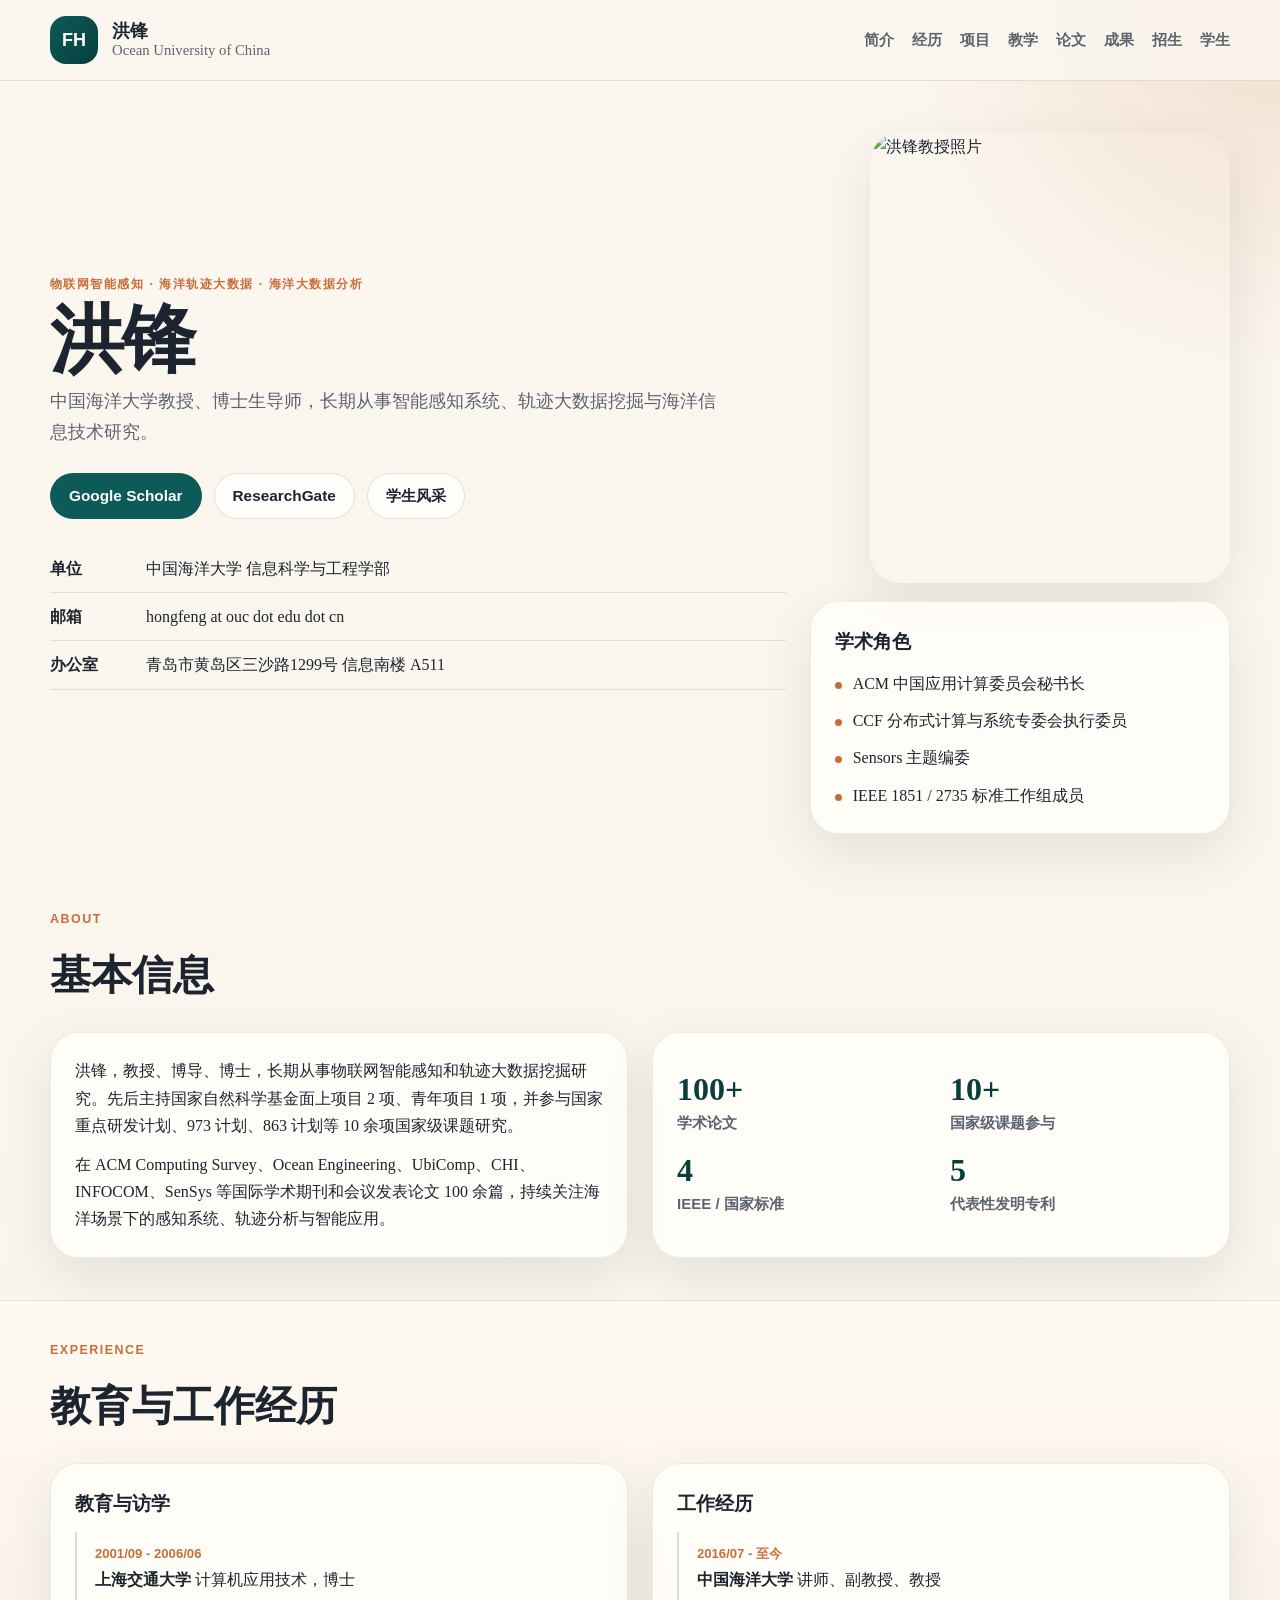
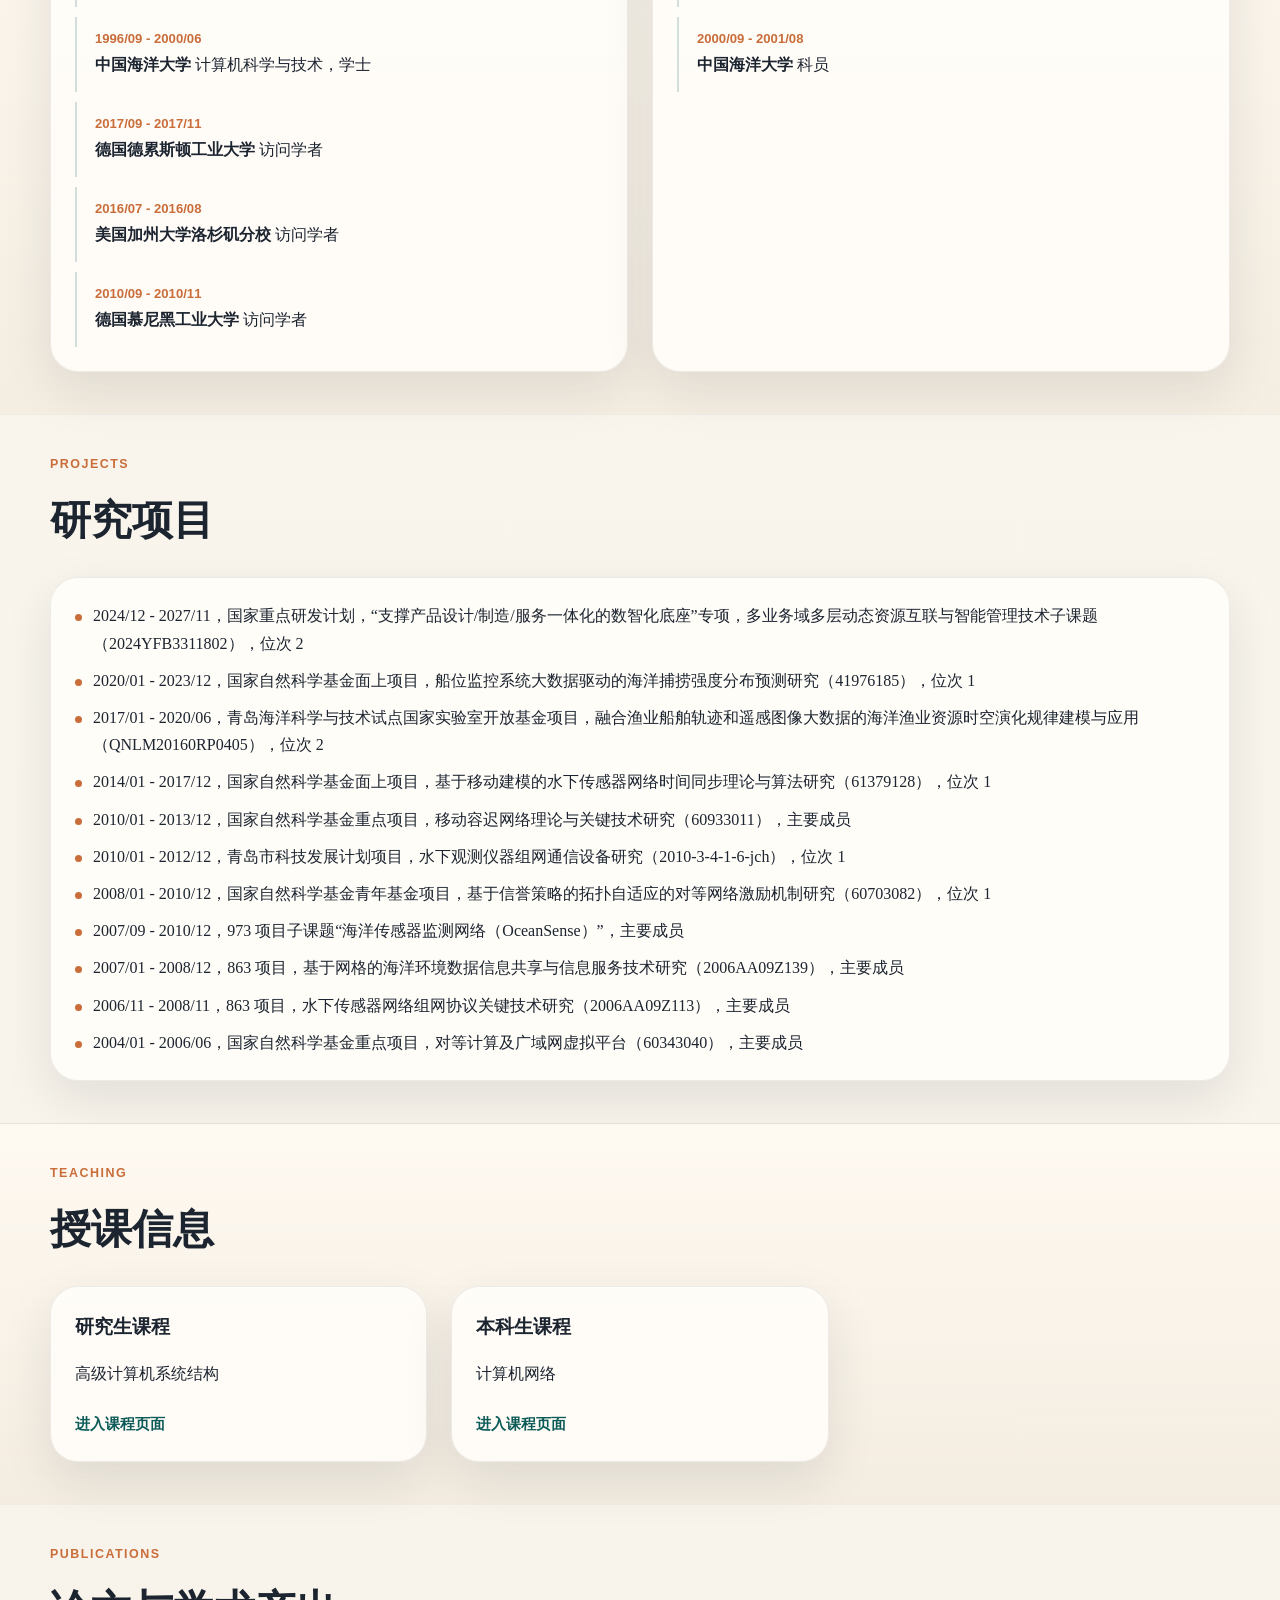
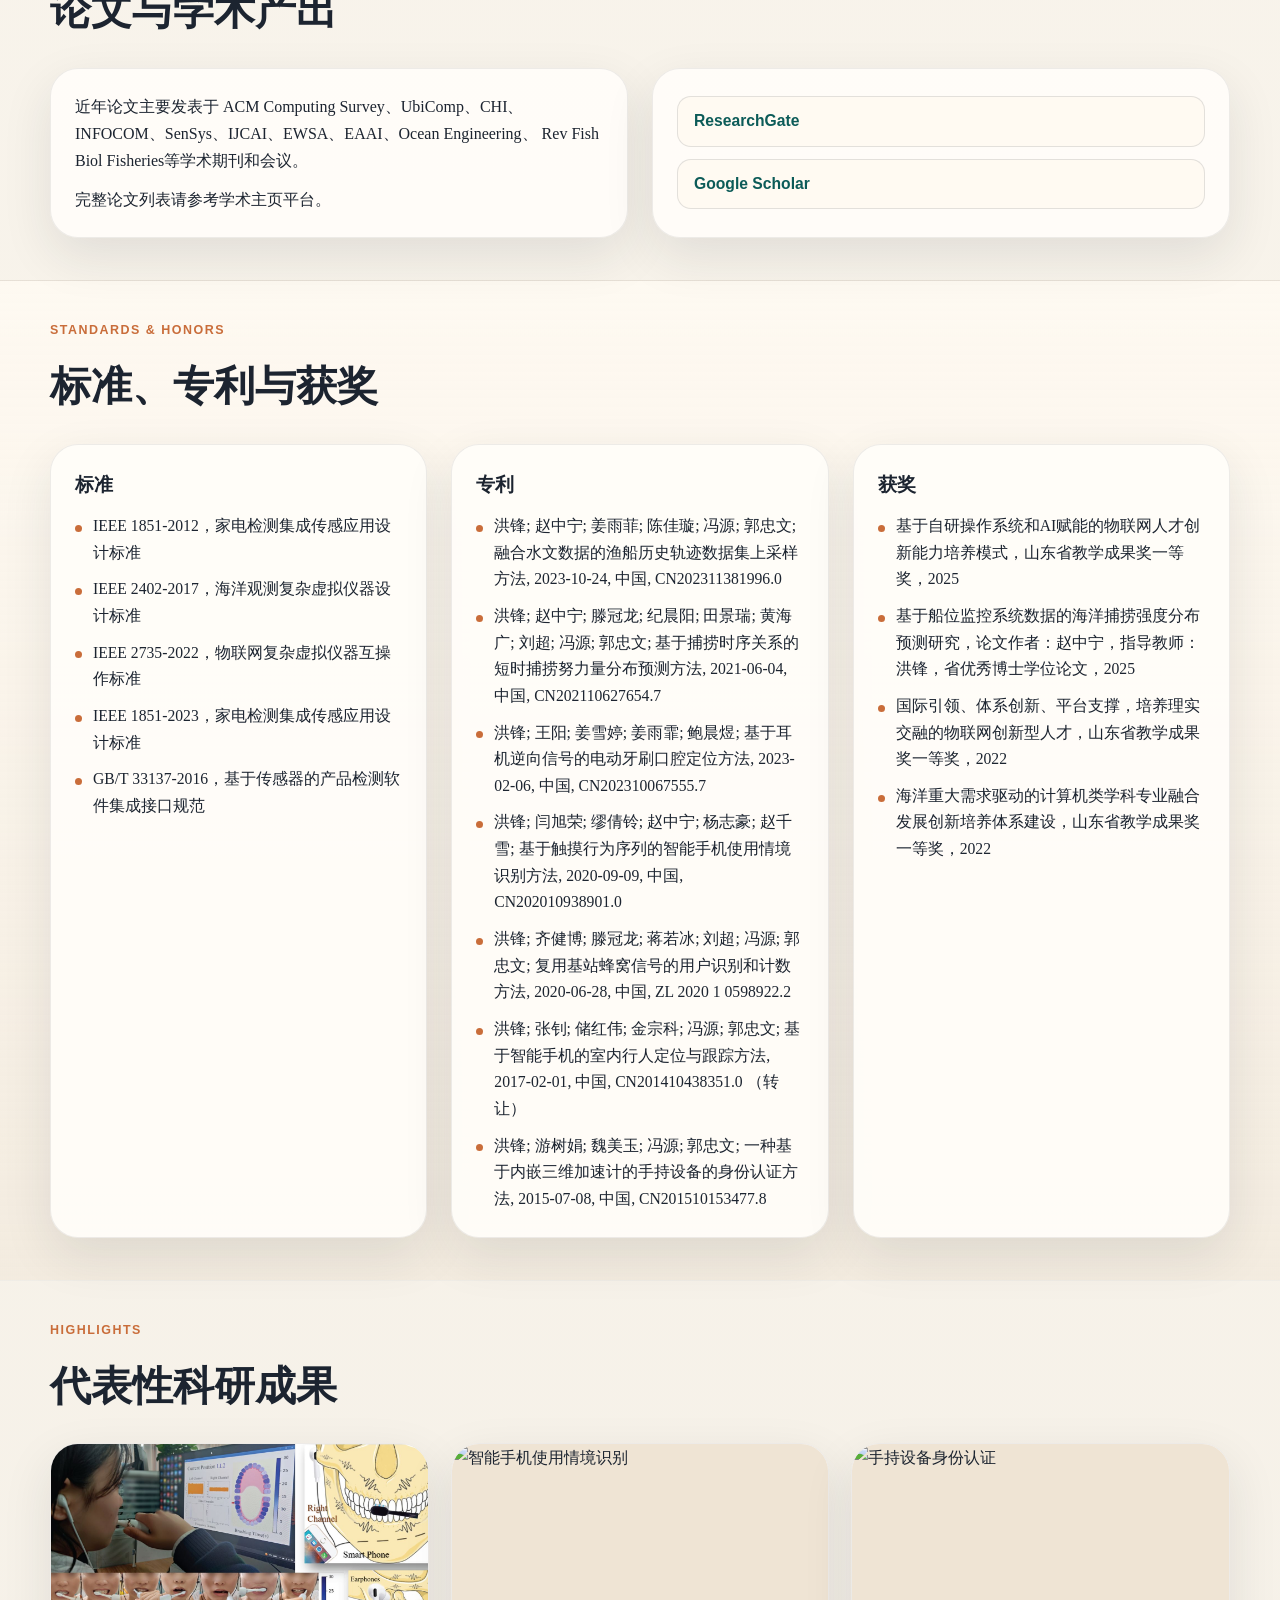
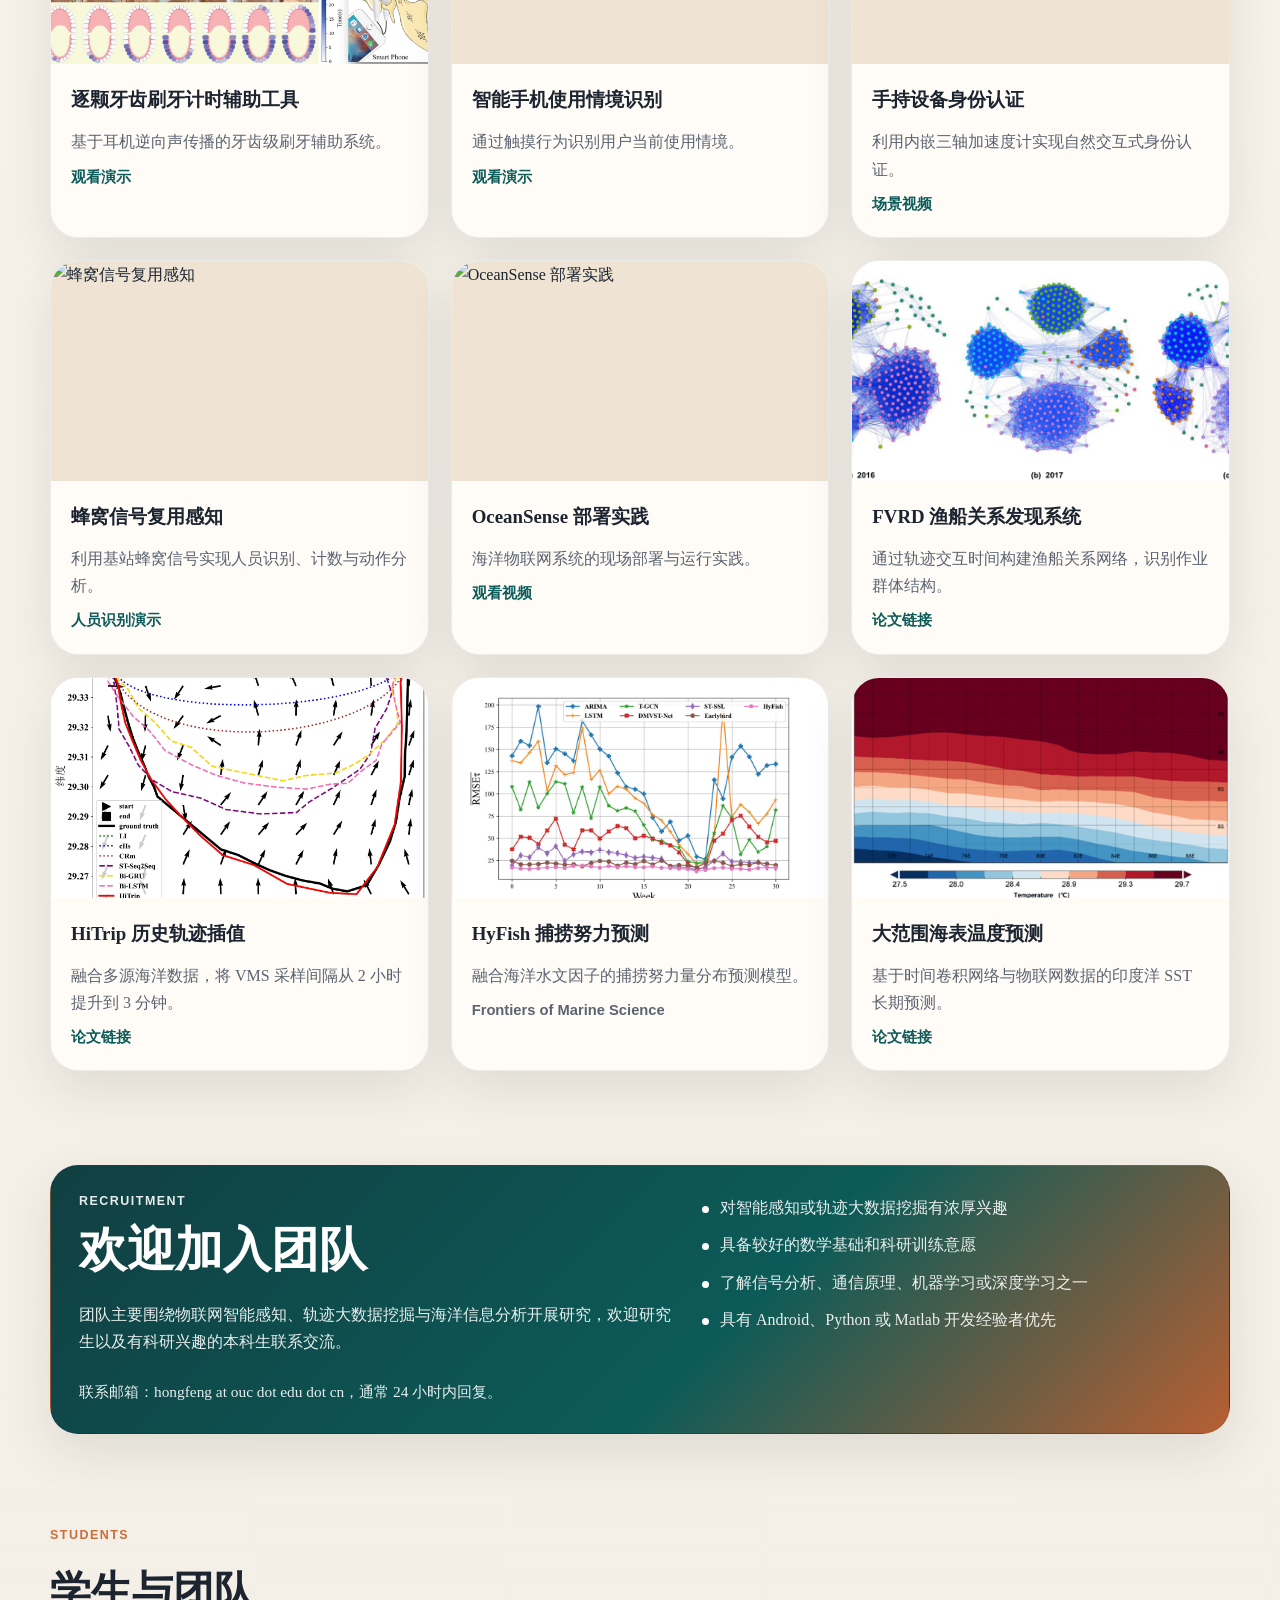
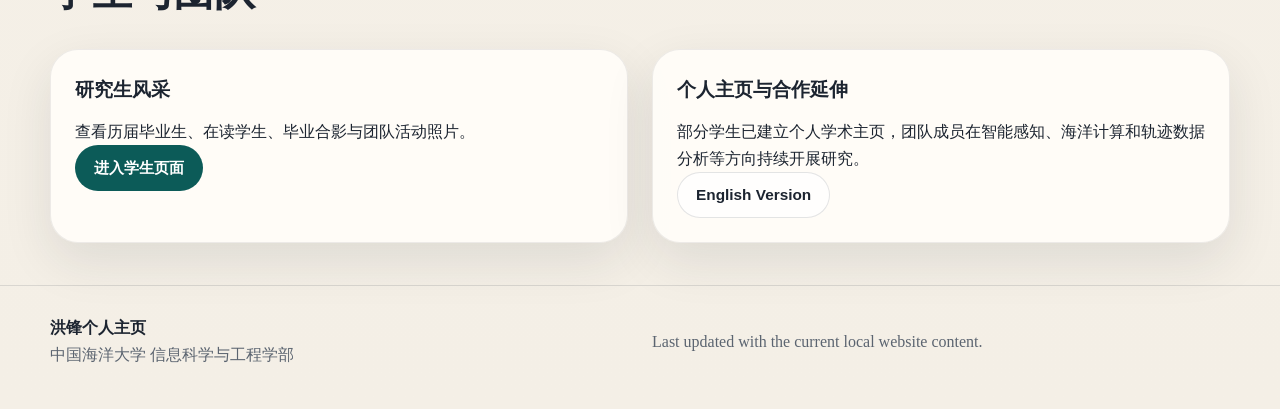
==== index.html @ 8bdd37ee "Update site pages" ====
<!DOCTYPE html>
<html lang="zh-CN">
<head>
  <meta charset="UTF-8">
  <meta name="viewport" content="width=device-width, initial-scale=1.0">
  <meta name="description" content="洪锋，中国海洋大学教授，研究方向为物联网智能感知、海洋轨迹大数据挖掘与海洋大数据分析。">
  <title>洪锋 | 个人主页</title>
  <link rel="stylesheet" href="style.css">
</head>
<body>
  <header class="site-header">
    <div class="wrapper topbar">
      <a class="brand" href="#top">
        <span class="brand-mark">FH</span>
        <span class="brand-text">
          <strong>洪锋</strong>
          <span>Ocean University of China</span>
        </span>
      </a>
      <nav class="site-nav" aria-label="主导航">
        <a href="#about">简介</a>
        <a href="#experience">经历</a>
        <a href="#projects">项目</a>
        <a href="#teaching">教学</a>
        <a href="#publications">论文</a>
        <a href="#highlights">成果</a>
        <a href="#recruitment">招生</a>
        <a href="#people">学生</a>
      </nav>
    </div>
  </header>

  <main id="top">
    <section class="hero">
      <div class="wrapper hero-grid">
        <div class="hero-copy">
          <p class="eyebrow">物联网智能感知 · 海洋轨迹大数据 · 海洋大数据分析</p>
          <h1>洪锋</h1>
          <p class="hero-subtitle">中国海洋大学教授、博士生导师，长期从事智能感知系统、轨迹大数据挖掘与海洋信息技术研究。</p>
          <div class="hero-actions">
            <a class="button button-primary" href="https://scholar.google.com/citations?hl=zh-CN&user=BG3iIWAAAAAJ&view_op=list_works&sortby=pubdate" target="_blank" rel="noreferrer">Google Scholar</a>
            <a class="button button-secondary" href="https://www.researchgate.net/profile/Feng_Hong" target="_blank" rel="noreferrer">ResearchGate</a>
            <a class="button button-secondary" href="People.html">学生风采</a>
          </div>
          <ul class="fact-list">
            <li><strong>单位</strong><span>中国海洋大学 信息科学与工程学部</span></li>
            <li><strong>邮箱</strong><span>hongfeng at ouc dot edu dot cn</span></li>
            <li><strong>办公室</strong><span>青岛市黄岛区三沙路1299号 信息南楼 A511</span></li>
          </ul>
        </div>
        <aside class="hero-panel">
          <img class="portrait" src="data/hongfeng2022.jpeg" alt="洪锋教授照片">
          <div class="panel-card">
            <h2>学术角色</h2>
            <ul class="tag-list">
              <li>ACM 中国应用计算委员会秘书长</li>
              <li>CCF 分布式计算与系统专委会执行委员</li>
              <li>Sensors 主题编委</li>
              <li>IEEE 1851 / 2735 标准工作组成员</li>
            </ul>
          </div>
        </aside>
      </div>
    </section>

    <section class="section" id="about">
      <div class="wrapper">
        <div class="section-heading">
          <p class="eyebrow">About</p>
          <h2>基本信息</h2>
        </div>
        <div class="two-column">
          <div class="content-card prose-card">
            <p>洪锋，教授、博导、博士，长期从事物联网智能感知和轨迹大数据挖掘研究。先后主持国家自然科学基金面上项目 2 项、青年项目 1 项，并参与国家重点研发计划、973 计划、863 计划等 10 余项国家级课题研究。</p>
            <p>在 ACM Computing Survey、Ocean Engineering、UbiComp、CHI、INFOCOM、SenSys 等国际学术期刊和会议发表论文 100 余篇，持续关注海洋场景下的感知系统、轨迹分析与智能应用。</p>
          </div>
          <div class="content-card metric-card">
            <div class="metric-grid">
              <div>
                <strong>100+</strong>
                <span>学术论文</span>
              </div>
              <div>
                <strong>10+</strong>
                <span>国家级课题参与</span>
              </div>
              <div>
                <strong>4</strong>
                <span>IEEE / 国家标准</span>
              </div>
              <div>
                <strong>5</strong>
                <span>代表性发明专利</span>
              </div>
            </div>
          </div>
        </div>
      </div>
    </section>

    <section class="section section-tint" id="experience">
      <div class="wrapper">
        <div class="section-heading">
          <p class="eyebrow">Experience</p>
          <h2>教育与工作经历</h2>
        </div>
        <div class="timeline-grid">
          <article class="content-card">
            <h3>教育与访学</h3>
            <ul class="timeline-list">
              <li><span>2001/09 - 2006/06</span><strong>上海交通大学</strong> 计算机应用技术，博士</li>
              <li><span>1996/09 - 2000/06</span><strong>中国海洋大学</strong> 计算机科学与技术，学士</li>
              <li><span>2017/09 - 2017/11</span><strong>德国德累斯顿工业大学</strong> 访问学者</li>
              <li><span>2016/07 - 2016/08</span><strong>美国加州大学洛杉矶分校</strong> 访问学者</li>
              <li><span>2010/09 - 2010/11</span><strong>德国慕尼黑工业大学</strong> 访问学者</li>
            </ul>
          </article>
          <article class="content-card">
            <h3>工作经历</h3>
            <ul class="timeline-list">
              <li><span>2016/07 - 至今</span><strong>中国海洋大学</strong> 讲师、副教授、教授</li>
              <li><span>2000/09 - 2001/08</span><strong>中国海洋大学</strong> 科员</li>
            </ul>
          </article>
        </div>
      </div>
    </section>

    <section class="section" id="projects">
      <div class="wrapper">
        <div class="section-heading">
          <p class="eyebrow">Projects</p>
          <h2>研究项目</h2>
        </div>
        <div class="content-card">
          <ul class="stack-list">
            <li>2024/12 - 2027/11，国家重点研发计划，“支撑产品设计/制造/服务一体化的数智化底座”专项，多业务域多层动态资源互联与智能管理技术子课题（2024YFB3311802），位次 2</li>
            <li>2020/01 - 2023/12，国家自然科学基金面上项目，船位监控系统大数据驱动的海洋捕捞强度分布预测研究（41976185），位次 1</li>
            <li>2017/01 - 2020/06，青岛海洋科学与技术试点国家实验室开放基金项目，融合渔业船舶轨迹和遥感图像大数据的海洋渔业资源时空演化规律建模与应用（QNLM20160RP0405），位次 2</li>
            <li>2014/01 - 2017/12，国家自然科学基金面上项目，基于移动建模的水下传感器网络时间同步理论与算法研究（61379128），位次 1</li>
            <li>2010/01 - 2013/12，国家自然科学基金重点项目，移动容迟网络理论与关键技术研究（60933011），主要成员</li>
            <li>2010/01 - 2012/12，青岛市科技发展计划项目，水下观测仪器组网通信设备研究（2010-3-4-1-6-jch），位次 1</li>
            <li>2008/01 - 2010/12，国家自然科学基金青年基金项目，基于信誉策略的拓扑自适应的对等网络激励机制研究（60703082），位次 1</li>
            <li>2007/09 - 2010/12，973 项目子课题“海洋传感器监测网络（OceanSense）”，主要成员</li>
            <li>2007/01 - 2008/12，863 项目，基于网格的海洋环境数据信息共享与信息服务技术研究（2006AA09Z139），主要成员</li>
            <li>2006/11 - 2008/11，863 项目，水下传感器网络组网协议关键技术研究（2006AA09Z113），主要成员</li>
            <li>2004/01 - 2006/06，国家自然科学基金重点项目，对等计算及广域网虚拟平台（60343040），主要成员</li>
          </ul>
        </div>
      </div>
    </section>

    <section class="section section-tint" id="teaching">
      <div class="wrapper">
        <div class="section-heading">
          <p class="eyebrow">Teaching</p>
          <h2>授课信息</h2>
        </div>
        <div class="course-grid">
          <article class="content-card course-card">
            <h3>研究生课程</h3>
            <p>高级计算机系统结构</p>
            <a class="text-link" href="https://www.ketangpai.com/#/main/classDetail?courseid=MDAwMDAwMDAwMLOGtZeIuaeyhctyoQ&courserole=1&submodulename=0" target="_blank" rel="noreferrer">进入课程页面</a>
          </article>
          <article class="content-card course-card">
            <h3>本科生课程</h3>
            <p>计算机网络</p>
            <a class="text-link" href="https://wlkc.ouc.edu.cn/webapps/login/?new_loc=%2Fwebapps%2Fblackboard%2Fcontent%2Fcontent_access_denied.jsp" target="_blank" rel="noreferrer">进入课程页面</a>
          </article>
        </div>
      </div>
    </section>

    <section class="section" id="publications">
      <div class="wrapper">
        <div class="section-heading">
          <p class="eyebrow">Publications</p>
          <h2>论文与学术产出</h2>
        </div>
        <div class="two-column">
          <div class="content-card prose-card">
            <p>近年论文主要发表于 ACM Computing Survey、UbiComp、CHI、INFOCOM、SenSys、IJCAI、EWSA、EAAI、Ocean Engineering、 Rev Fish Biol Fisheries等学术期刊和会议。</p>
            <p>完整论文列表请参考学术主页平台。</p>
          </div>
          <div class="content-card link-panel">
            <a href="https://www.researchgate.net/profile/Feng_Hong" target="_blank" rel="noreferrer">ResearchGate</a>
            <a href="https://scholar.google.com/citations?hl=zh-CN&user=BG3iIWAAAAAJ&view_op=list_works&sortby=pubdate" target="_blank" rel="noreferrer">Google Scholar</a>
          </div>
        </div>
      </div>
    </section>

    <section class="section section-tint" id="honors">
      <div class="wrapper">
        <div class="section-heading">
          <p class="eyebrow">Standards & Honors</p>
          <h2>标准、专利与获奖</h2>
        </div>
        <div class="three-column">
          <article class="content-card">
            <h3>标准</h3>
            <ul class="stack-list compact-list">
              <li>IEEE 1851-2012，家电检测集成传感应用设计标准</li>
              <li>IEEE 2402-2017，海洋观测复杂虚拟仪器设计标准</li>
              <li>IEEE 2735-2022，物联网复杂虚拟仪器互操作标准</li>
              <li>IEEE 1851-2023，家电检测集成传感应用设计标准</li>
              <li>GB/T 33137-2016，基于传感器的产品检测软件集成接口规范</li>
            </ul>
          </article>
          <article class="content-card">
            <h3>专利</h3>
            <ul class="stack-list compact-list">
              <li>洪锋; 赵中宁; 姜雨菲; 陈佳璇; 冯源; 郭忠文; 融合水文数据的渔船历史轨迹数据集上采样方法, 2023-10-24, 中国, CN202311381996.0</li>
              <li>洪锋; 赵中宁; 滕冠龙; 纪晨阳; 田景瑞; 黄海广; 刘超; 冯源; 郭忠文; 基于捕捞时序关系的短时捕捞努力量分布预测方法, 2021-06-04, 中国, CN202110627654.7</li>
              <li>洪锋; 王阳; 姜雪婷; 姜雨霏; 鲍晨煜; 基于耳机逆向信号的电动牙刷口腔定位方法, 2023-02-06, 中国, CN202310067555.7</li>
              <li>洪锋; 闫旭荣; 缪倩铃; 赵中宁; 杨志豪; 赵千雪; 基于触摸行为序列的智能手机使用情境识别方法, 2020-09-09, 中国, CN202010938901.0</li>
              <li>洪锋; 齐健博; 滕冠龙; 蒋若冰; 刘超; 冯源; 郭忠文; 复用基站蜂窝信号的用户识别和计数方法, 2020-06-28, 中国, ZL 2020 1 0598922.2 </li>
              <li>洪锋; 张钊; 储红伟; 金宗科; 冯源; 郭忠文; 基于智能手机的室内行人定位与跟踪方法, 2017-02-01, 中国, CN201410438351.0 （转让）</li>
              <li> 洪锋; 游树娟; 魏美玉; 冯源; 郭忠文; 一种基于内嵌三维加速计的手持设备的身份认证方法, 2015-07-08, 中国, CN201510153477.8</li>
            </ul>
          </article>
          <article class="content-card">
            <h3>获奖</h3>
            <ul class="stack-list compact-list">
              <li>基于自研操作系统和AI赋能的物联网人才创新能力培养模式，山东省教学成果奖一等奖，2025</li>
              <li>基于船位监控系统数据的海洋捕捞强度分布预测研究，论⽂作者：赵中宁，指导教师：洪锋，省优秀博⼠学位论⽂，2025</li>
              <li>国际引领、体系创新、平台支撑，培养理实交融的物联网创新型人才，山东省教学成果奖一等奖，2022</li>
              <li>海洋重大需求驱动的计算机类学科专业融合发展创新培养体系建设，山东省教学成果奖一等奖，2022</li>
            </ul>
          </article>
        </div>
      </div>
    </section>

    <section class="section" id="highlights">
      <div class="wrapper">
        <div class="section-heading">
          <p class="eyebrow">Highlights</p>
          <h2>代表性科研成果</h2>
        </div>
        <div class="highlight-grid">
          <article class="highlight-card">
            <img src="data/ToothFairyCover.jpg" alt="逐颗牙齿刷牙计时辅助工具">
            <div>
              <h3>逐颗牙齿刷牙计时辅助工具</h3>
              <p>基于耳机逆向声传播的牙齿级刷牙辅助系统。</p>
              <a class="text-link" href="https://www.bilibili.com/video/BV1Z14y1c7pi/" target="_blank" rel="noreferrer">观看演示</a>
            </div>
          </article>
          <article class="highlight-card">
            <img src="data/phoneContext.webp" alt="智能手机使用情境识别">
            <div>
              <h3>智能手机使用情境识别</h3>
              <p>通过触摸行为识别用户当前使用情境。</p>
              <a class="text-link" href="https://www.bilibili.com/video/BV1fw411o7Xh/" target="_blank" rel="noreferrer">观看演示</a>
            </div>
          </article>
          <article class="highlight-card">
            <img src="data/wavingAuthSenario.webp" alt="手持设备身份认证">
            <div>
              <h3>手持设备身份认证</h3>
              <p>利用内嵌三轴加速度计实现自然交互式身份认证。</p>
              <a class="text-link" href="https://www.bilibili.com/video/BV1oB4y1K7K5/" target="_blank" rel="noreferrer">场景视频</a>
            </div>
          </article>
          <article class="highlight-card">
            <img src="data/cellEye.webp" alt="蜂窝信号复用感知">
            <div>
              <h3>蜂窝信号复用感知</h3>
              <p>利用基站蜂窝信号实现人员识别、计数与动作分析。</p>
              <a class="text-link" href="https://www.bilibili.com/video/BV1V44y1z7zg/" target="_blank" rel="noreferrer">人员识别演示</a>
            </div>
          </article>
          <article class="highlight-card">
            <img src="data/oceanSense.webp" alt="OceanSense 部署实践">
            <div>
              <h3>OceanSense 部署实践</h3>
              <p>海洋物联网系统的现场部署与运行实践。</p>
              <a class="text-link" href="https://www.bilibili.com/video/BV18g411u7Su/" target="_blank" rel="noreferrer">观看视频</a>
            </div>
          </article>
          <article class="highlight-card">
            <img src="data/Trajectory/FVDR.png" alt="渔船关系发现系统">
            <div>
              <h3>FVRD 渔船关系发现系统</h3>
              <p>通过轨迹交互时间构建渔船关系网络，识别作业群体结构。</p>
              <a class="text-link" href="https://ieeexplore.ieee.org/abstract/document/9116983" target="_blank" rel="noreferrer">论文链接</a>
            </div>
          </article>
          <article class="highlight-card">
            <img src="data/Trajectory/HiTrip_results.jpg" alt="HiTrip 轨迹插值">
            <div>
              <h3>HiTrip 历史轨迹插值</h3>
              <p>融合多源海洋数据，将 VMS 采样间隔从 2 小时提升到 3 分钟。</p>
              <a class="text-link" href="https://www.sciencedirect.com/science/article/pii/S0029801823029724" target="_blank" rel="noreferrer">论文链接</a>
            </div>
          </article>
          <article class="highlight-card">
            <img src="data/Trajectory/HyFish.png" alt="HyFish 捕捞努力预测">
            <div>
              <h3>HyFish 捕捞努力预测</h3>
              <p>融合海洋水文因子的捕捞努力量分布预测模型。</p>
              <span class="text-muted">Frontiers of Marine Science</span>
            </div>
          </article>
          <article class="highlight-card">
            <img src="data/Trajectory/TCN_SST.png" alt="海表温度预测">
            <div>
              <h3>大范围海表温度预测</h3>
              <p>基于时间卷积网络与物联网数据的印度洋 SST 长期预测。</p>
              <a class="text-link" href="https://www.mdpi.com/1424-8220/22/4/1636" target="_blank" rel="noreferrer">论文链接</a>
            </div>
          </article>
        </div>
      </div>
    </section>

    <section class="section section-accent" id="recruitment">
      <div class="wrapper">
        <div class="callout">
          <div>
            <p class="eyebrow">Recruitment</p>
            <h2>欢迎加入团队</h2>
            <p>团队主要围绕物联网智能感知、轨迹大数据挖掘与海洋信息分析开展研究，欢迎研究生以及有科研兴趣的本科生联系交流。</p>
          </div>
          <ul class="stack-list">
            <li>对智能感知或轨迹大数据挖掘有浓厚兴趣</li>
            <li>具备较好的数学基础和科研训练意愿</li>
            <li>了解信号分析、通信原理、机器学习或深度学习之一</li>
            <li>具有 Android、Python 或 Matlab 开发经验者优先</li>
          </ul>
          <p class="callout-footnote">联系邮箱：hongfeng at ouc dot edu dot cn，通常 24 小时内回复。</p>
        </div>
      </div>
    </section>

    <section class="section" id="people">
      <div class="wrapper">
        <div class="section-heading">
          <p class="eyebrow">Students</p>
          <h2>学生与团队</h2>
        </div>
        <div class="two-column">
          <article class="content-card prose-card">
            <h3>研究生风采</h3>
            <p>查看历届毕业生、在读学生、毕业合影与团队活动照片。</p>
            <a class="button button-primary" href="People.html">进入学生页面</a>
          </article>
          <article class="content-card prose-card">
            <h3>个人主页与合作延伸</h3>
            <p>部分学生已建立个人学术主页，团队成员在智能感知、海洋计算和轨迹数据分析等方向持续开展研究。</p>
            <a class="button button-secondary" href="index-eng.html">English Version</a>
          </article>
        </div>
      </div>
    </section>
  </main>

  <footer class="site-footer">
    <div class="wrapper footer-grid">
      <div>
        <strong>洪锋个人主页</strong>
        <p>中国海洋大学 信息科学与工程学部</p>
      </div>
      <p>Last updated with the current local website content.</p>
    </div>
  </footer>
</body>
</html>
---- style.css ----
:root {
  --bg: #f4efe6;
  --surface: #fffdf9;
  --surface-strong: #fffaf2;
  --surface-muted: #efe4d4;
  --ink: #1c2430;
  --ink-soft: #5b6470;
  --line: rgba(28, 36, 48, 0.12);
  --brand: #0c5b58;
  --brand-deep: #093e3d;
  --accent: #c96d3a;
  --shadow: 0 18px 50px rgba(28, 36, 48, 0.1);
  --radius-lg: 28px;
  --radius-md: 20px;
  --radius-sm: 14px;
  --wrapper: min(1180px, calc(100vw - 40px));
}

*,
*::before,
*::after {
  box-sizing: border-box;
}

html {
  scroll-behavior: smooth;
}

body {
  margin: 0;
  color: var(--ink);
  background:
    radial-gradient(circle at top right, rgba(201, 109, 58, 0.18), transparent 24rem),
    linear-gradient(180deg, #fbf7ef 0%, #f4efe6 100%);
  font: 400 16px/1.7 Georgia, "Times New Roman", serif;
}

img {
  display: block;
  max-width: 100%;
}

a {
  color: var(--brand);
  text-decoration: none;
}

a:hover {
  color: var(--accent);
}

.wrapper {
  width: var(--wrapper);
  margin: 0 auto;
}

.site-header {
  position: sticky;
  top: 0;
  z-index: 20;
  backdrop-filter: blur(18px);
  background: rgba(251, 247, 239, 0.84);
  border-bottom: 1px solid var(--line);
}

.topbar {
  display: flex;
  align-items: center;
  justify-content: space-between;
  gap: 24px;
  padding: 16px 0;
}

.brand {
  display: inline-flex;
  align-items: center;
  gap: 14px;
  color: var(--ink);
}

.brand-mark {
  display: inline-grid;
  place-items: center;
  width: 48px;
  height: 48px;
  border-radius: 16px;
  background: linear-gradient(135deg, var(--brand), var(--brand-deep));
  color: #fff;
  font: 700 18px/1 "Trebuchet MS", "Gill Sans", sans-serif;
}

.brand-text {
  display: flex;
  flex-direction: column;
  line-height: 1.15;
}

.brand-text strong {
  font-size: 1.1rem;
}

.brand-text span {
  color: var(--ink-soft);
  font-size: 0.92rem;
}

.site-nav {
  display: flex;
  flex-wrap: wrap;
  justify-content: flex-end;
  gap: 18px;
  font: 600 0.96rem/1.2 "Trebuchet MS", "Gill Sans", sans-serif;
}

.site-nav a {
  color: var(--ink-soft);
}

.hero {
  padding: 52px 0 36px;
}

.hero-compact {
  padding-bottom: 12px;
}

.hero-grid,
.two-column,
.timeline-grid,
.course-grid,
.three-column,
.footer-grid {
  display: grid;
  gap: 24px;
}

.hero-grid {
  grid-template-columns: minmax(0, 1.4fr) minmax(320px, 0.8fr);
  align-items: center;
}

.hero-copy h1 {
  margin: 0 0 10px;
  font-size: clamp(2.7rem, 6vw, 4.6rem);
  line-height: 0.95;
  letter-spacing: -0.03em;
}

.page-title {
  margin: 0 0 12px;
  font-size: clamp(2.4rem, 5vw, 3.8rem);
  line-height: 1;
}

.eyebrow {
  margin: 0 0 14px;
  color: var(--accent);
  letter-spacing: 0.12em;
  text-transform: uppercase;
  font: 700 0.78rem/1.2 "Trebuchet MS", "Gill Sans", sans-serif;
}

.hero-subtitle {
  max-width: 42rem;
  margin: 0 0 26px;
  color: var(--ink-soft);
  font-size: 1.12rem;
}

.hero-actions {
  display: flex;
  flex-wrap: wrap;
  gap: 12px;
  margin-bottom: 26px;
}

.button {
  display: inline-flex;
  align-items: center;
  justify-content: center;
  min-height: 46px;
  padding: 0 18px;
  border-radius: 999px;
  border: 1px solid transparent;
  font: 700 0.96rem/1.2 "Trebuchet MS", "Gill Sans", sans-serif;
  transition: transform 0.2s ease, box-shadow 0.2s ease, border-color 0.2s ease;
}

.button:hover {
  transform: translateY(-1px);
  box-shadow: 0 10px 24px rgba(12, 91, 88, 0.14);
}

.button-primary {
  background: var(--brand);
  color: #fff;
}

.button-primary:hover {
  color: #fff;
  background: var(--brand-deep);
}

.button-secondary {
  background: rgba(255, 255, 255, 0.72);
  border-color: var(--line);
  color: var(--ink);
}

.fact-list,
.tag-list,
.stack-list,
.timeline-list {
  margin: 0;
  padding: 0;
  list-style: none;
}

.fact-list li {
  display: grid;
  grid-template-columns: 84px 1fr;
  gap: 12px;
  padding: 10px 0;
  border-bottom: 1px solid var(--line);
}

.fact-list strong,
.timeline-list strong {
  font-family: "Trebuchet MS", "Gill Sans", sans-serif;
}

.hero-panel {
  display: grid;
  gap: 18px;
}

.portrait {
  width: min(100%, 360px);
  aspect-ratio: 4 / 5;
  margin-left: auto;
  border-radius: 30px;
  object-fit: cover;
  box-shadow: var(--shadow);
}

.panel-card,
.content-card,
.callout {
  background: rgba(255, 253, 249, 0.92);
  border: 1px solid rgba(28, 36, 48, 0.08);
  border-radius: var(--radius-lg);
  box-shadow: var(--shadow);
}

.panel-card,
.content-card {
  padding: 24px;
}

.panel-card h2,
.content-card h3,
.highlight-card h3 {
  margin: 0 0 12px;
  font-size: 1.18rem;
}

.tag-list li,
.stack-list li {
  position: relative;
  padding-left: 18px;
}

.tag-list li + li,
.stack-list li + li,
.timeline-list li + li {
  margin-top: 10px;
}

.tag-list li::before,
.stack-list li::before {
  content: "";
  position: absolute;
  left: 0;
  top: 0.75em;
  width: 7px;
  height: 7px;
  border-radius: 50%;
  background: var(--accent);
}

.section {
  padding: 42px 0;
}

.section-tint {
  background: linear-gradient(180deg, rgba(255, 250, 242, 0.9), rgba(239, 228, 212, 0.45));
  border-top: 1px solid rgba(28, 36, 48, 0.06);
  border-bottom: 1px solid rgba(28, 36, 48, 0.06);
}

.section-accent {
  padding: 52px 0;
}

.section-heading {
  margin-bottom: 22px;
}

.section-heading h2 {
  margin: 0;
  font-size: clamp(2rem, 3.2vw, 2.8rem);
}

.two-column {
  grid-template-columns: repeat(2, minmax(0, 1fr));
}

.timeline-grid,
.course-grid,
.three-column {
  grid-template-columns: repeat(3, minmax(0, 1fr));
}

.timeline-grid {
  grid-template-columns: repeat(2, minmax(0, 1fr));
}

.metric-card {
  display: flex;
  align-items: center;
}

.metric-grid {
  display: grid;
  width: 100%;
  grid-template-columns: repeat(2, minmax(0, 1fr));
  gap: 18px;
}

.metric-grid strong {
  display: block;
  margin-bottom: 4px;
  color: var(--brand-deep);
  font-size: 2rem;
  line-height: 1;
}

.metric-grid span {
  color: var(--ink-soft);
  font: 600 0.94rem/1.3 "Trebuchet MS", "Gill Sans", sans-serif;
}

.prose-card p {
  margin: 0;
}

.prose-card p + p {
  margin-top: 12px;
}

.timeline-list li {
  padding: 14px 0 14px 18px;
  border-left: 2px solid rgba(12, 91, 88, 0.18);
}

.timeline-list span {
  display: block;
  margin-bottom: 4px;
  color: var(--accent);
  font: 700 0.82rem/1.2 "Trebuchet MS", "Gill Sans", sans-serif;
}

.link-panel {
  display: grid;
  gap: 12px;
  align-content: center;
}

.link-panel a {
  padding: 14px 16px;
  border-radius: var(--radius-sm);
  background: var(--surface-strong);
  border: 1px solid var(--line);
  font: 700 0.98rem/1.3 "Trebuchet MS", "Gill Sans", sans-serif;
}

.compact-list li {
  font-size: 0.98rem;
}

.highlight-grid {
  display: grid;
  grid-template-columns: repeat(3, minmax(0, 1fr));
  gap: 22px;
}

.person-grid,
.gallery-grid {
  display: grid;
  grid-template-columns: repeat(4, minmax(0, 1fr));
  gap: 22px;
}

.person-card,
.gallery-card {
  background: rgba(255, 253, 249, 0.92);
  border: 1px solid rgba(28, 36, 48, 0.08);
  border-radius: var(--radius-lg);
  overflow: hidden;
  box-shadow: var(--shadow);
}

.person-card img {
  width: 100%;
  aspect-ratio: 1 / 1;
  object-fit: cover;
  background: var(--surface-muted);
}

.person-card div {
  padding: 16px 18px 18px;
}

.person-card h3,
.gallery-card figcaption {
  margin: 0;
}

.person-card p {
  margin: 6px 0 0;
  color: var(--ink-soft);
  font: 600 0.92rem/1.3 "Trebuchet MS", "Gill Sans", sans-serif;
}

.gallery-card img {
  width: 100%;
  aspect-ratio: 4 / 3;
  object-fit: cover;
}

.gallery-card figcaption {
  padding: 14px 16px 16px;
  color: var(--ink-soft);
  font: 700 0.92rem/1.3 "Trebuchet MS", "Gill Sans", sans-serif;
}

.highlight-card {
  display: grid;
  grid-template-rows: 220px 1fr;
  background: rgba(255, 253, 249, 0.92);
  border: 1px solid rgba(28, 36, 48, 0.08);
  border-radius: var(--radius-lg);
  overflow: hidden;
  box-shadow: var(--shadow);
}

.highlight-card img {
  width: 100%;
  height: 100%;
  object-fit: cover;
  background: var(--surface-muted);
}

.highlight-card div {
  padding: 20px;
}

.highlight-card p,
.callout p,
.site-footer p {
  margin: 0;
  color: var(--ink-soft);
}

.text-link,
.text-muted {
  display: inline-block;
  margin-top: 12px;
  font: 700 0.92rem/1.3 "Trebuchet MS", "Gill Sans", sans-serif;
}

.text-muted {
  color: var(--ink-soft);
}

.callout {
  display: grid;
  grid-template-columns: 1.2fr 1fr;
  gap: 24px;
  padding: 28px;
  background: linear-gradient(135deg, #113f42, #0c5b58 58%, #b75f33);
  color: #fff;
}

.callout h2 {
  margin: 0 0 10px;
  font-size: clamp(2rem, 4vw, 3rem);
}

.callout .eyebrow,
.callout p,
.callout .stack-list li,
.callout-footnote {
  color: rgba(255, 255, 255, 0.9);
}

.callout .stack-list li::before {
  background: #fff;
}

.callout-footnote {
  grid-column: 1 / -1;
  font-size: 0.96rem;
}

.site-footer {
  padding: 28px 0 40px;
  border-top: 1px solid var(--line);
}

.footer-grid {
  grid-template-columns: repeat(2, minmax(0, 1fr));
  align-items: center;
}

@media (max-width: 1080px) {
  .site-nav {
    gap: 12px;
    font-size: 0.9rem;
  }

  .hero-grid,
  .two-column,
  .timeline-grid,
  .course-grid,
  .three-column,
  .callout,
  .footer-grid {
    grid-template-columns: 1fr;
  }

  .highlight-grid,
  .person-grid,
  .gallery-grid {
    grid-template-columns: repeat(2, minmax(0, 1fr));
  }

  .portrait {
    margin: 0;
  }
}

@media (max-width: 780px) {
  .topbar {
    align-items: flex-start;
    flex-direction: column;
  }

  .site-nav {
    justify-content: flex-start;
  }

  .hero {
    padding-top: 28px;
  }

  .section {
    padding: 34px 0;
  }

  .highlight-grid,
  .person-grid,
  .gallery-grid {
    grid-template-columns: 1fr;
  }

  .panel-card,
  .content-card,
  .callout {
    padding: 20px;
  }

  .highlight-card {
    grid-template-rows: 200px 1fr;
  }

  .fact-list li {
    grid-template-columns: 1fr;
    gap: 4px;
  }
}
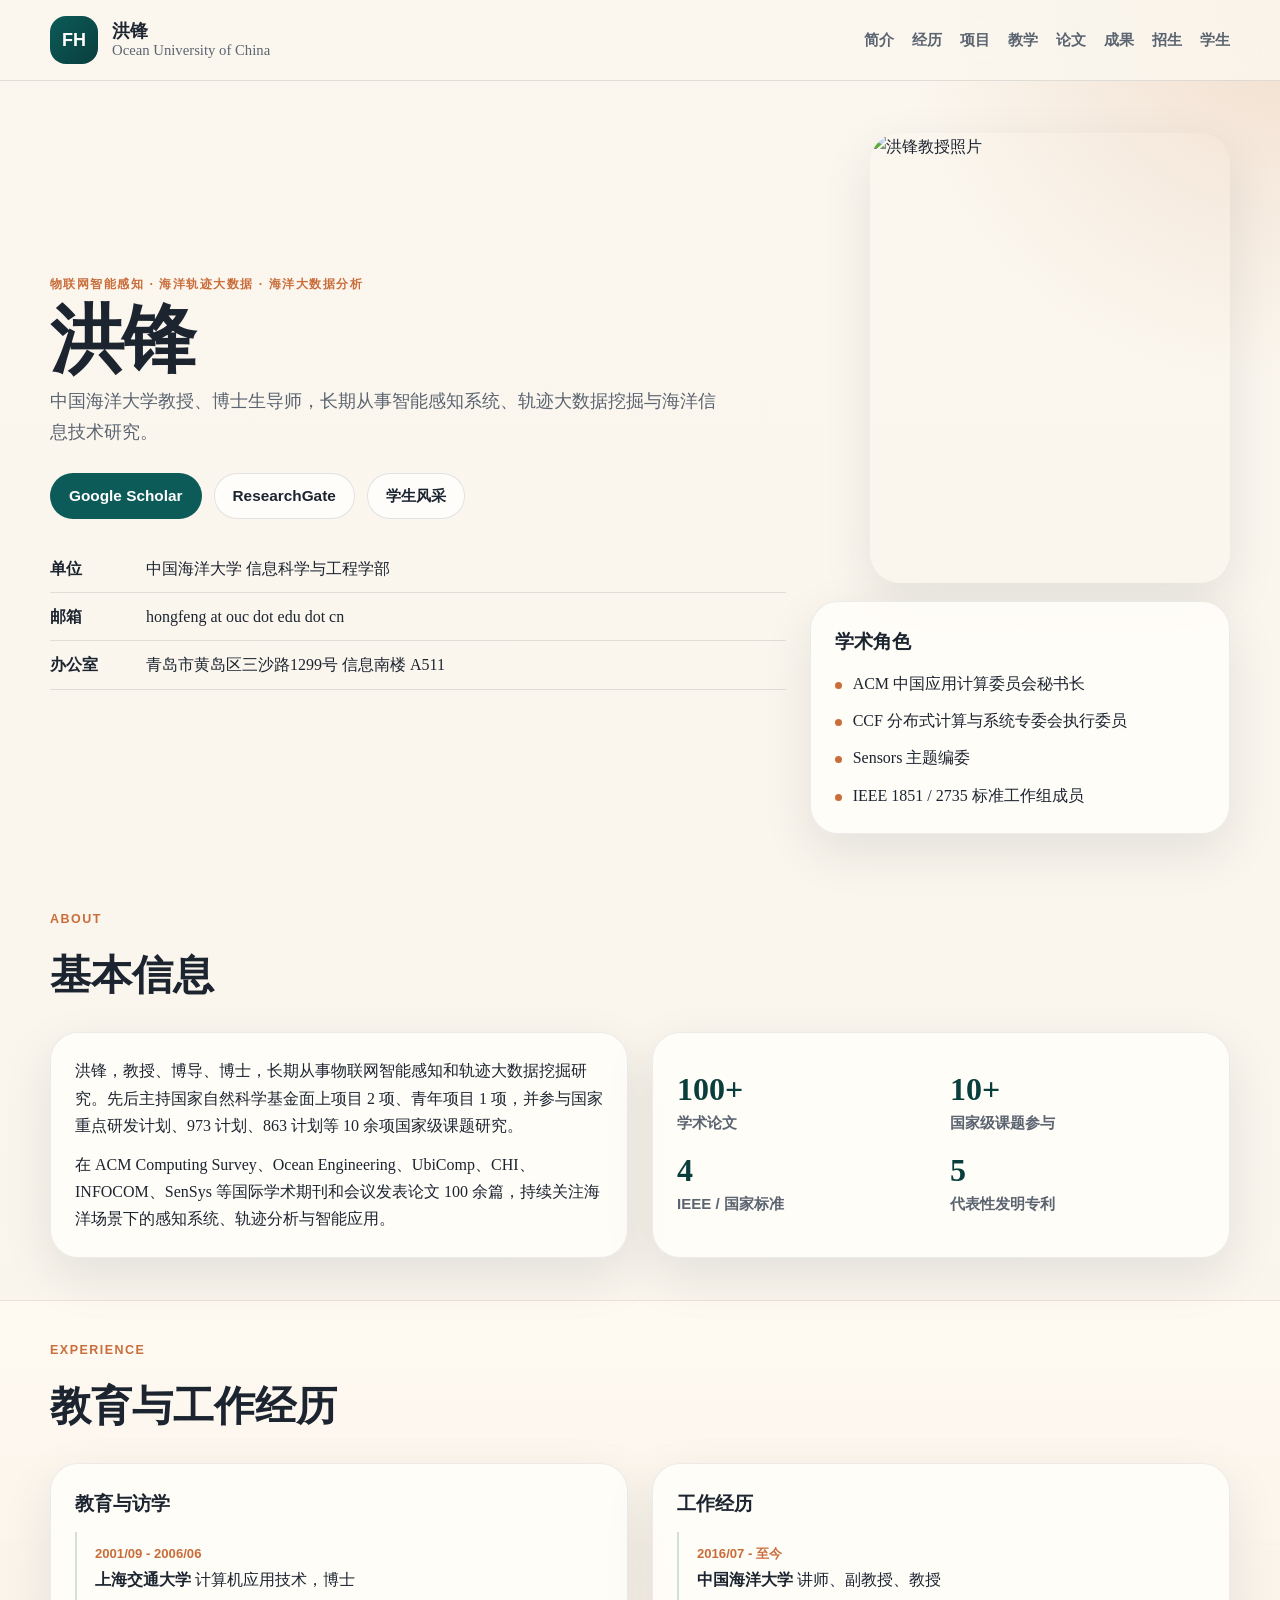
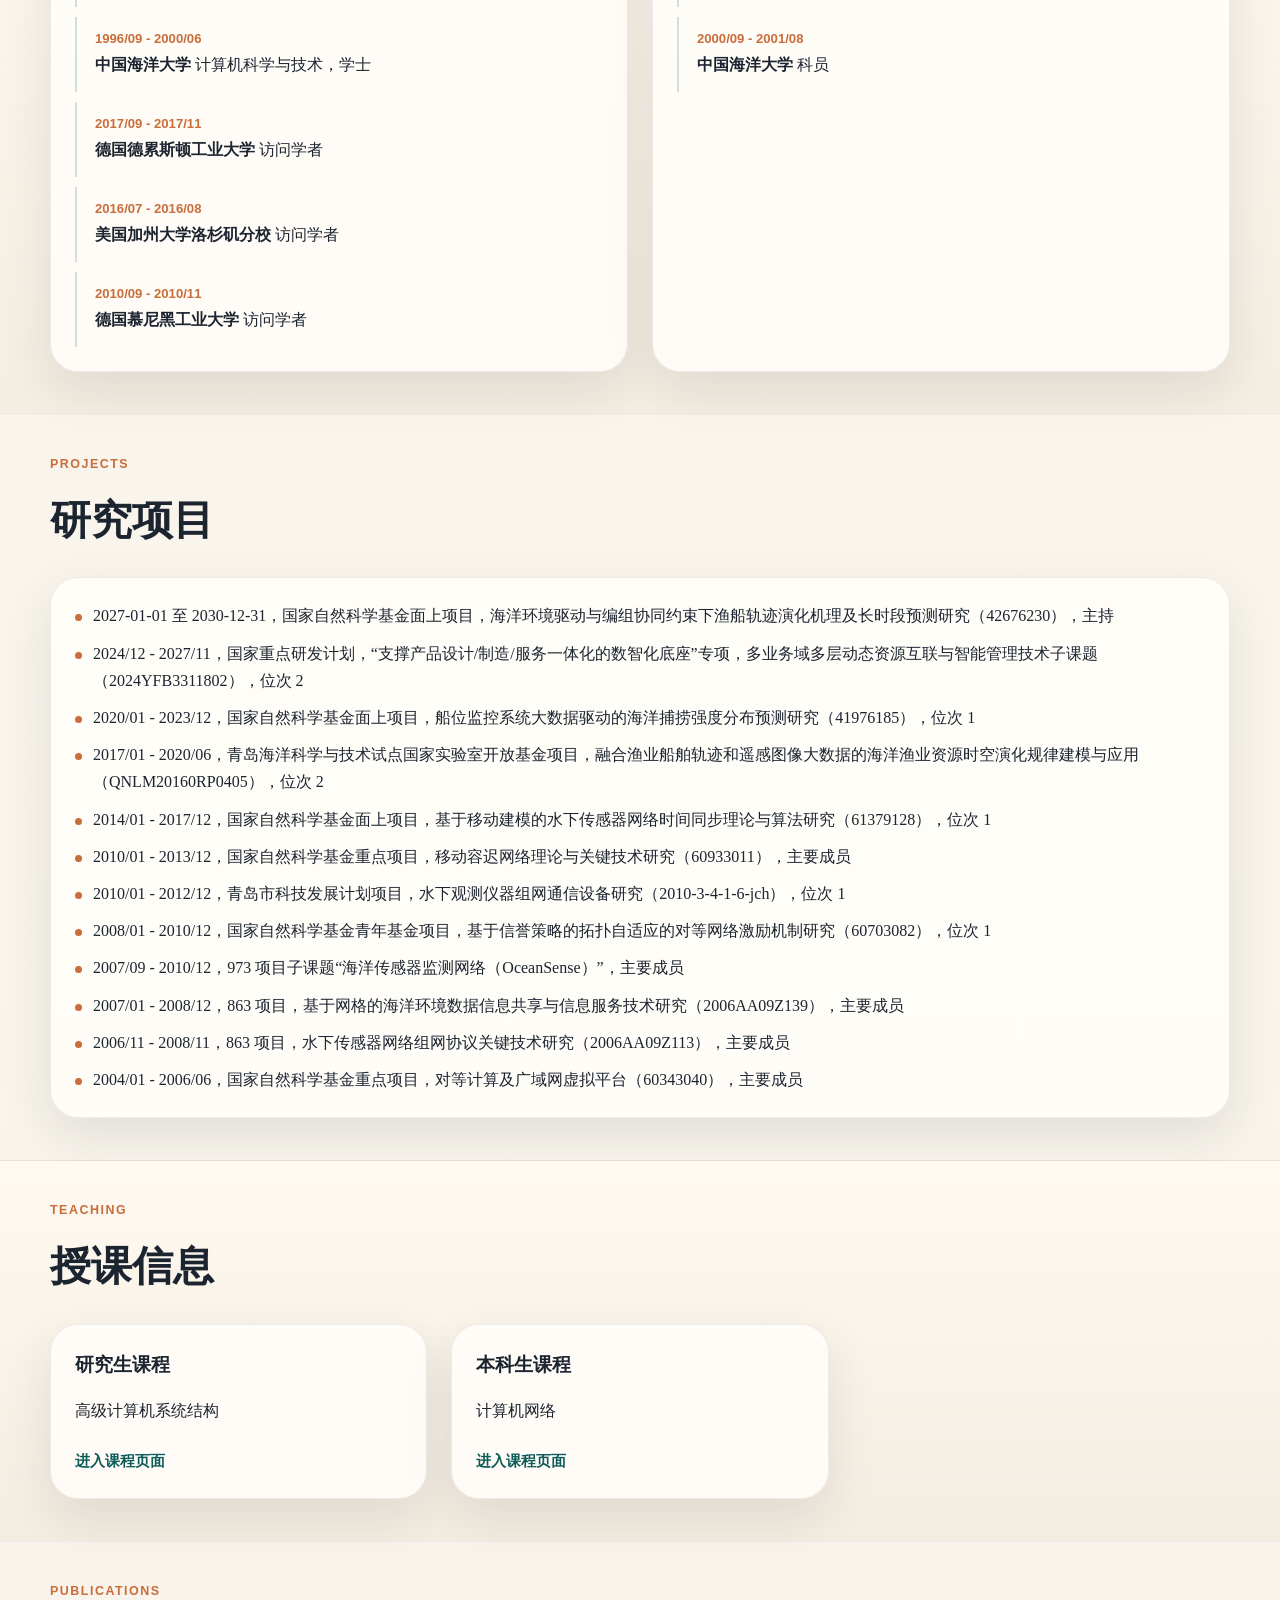
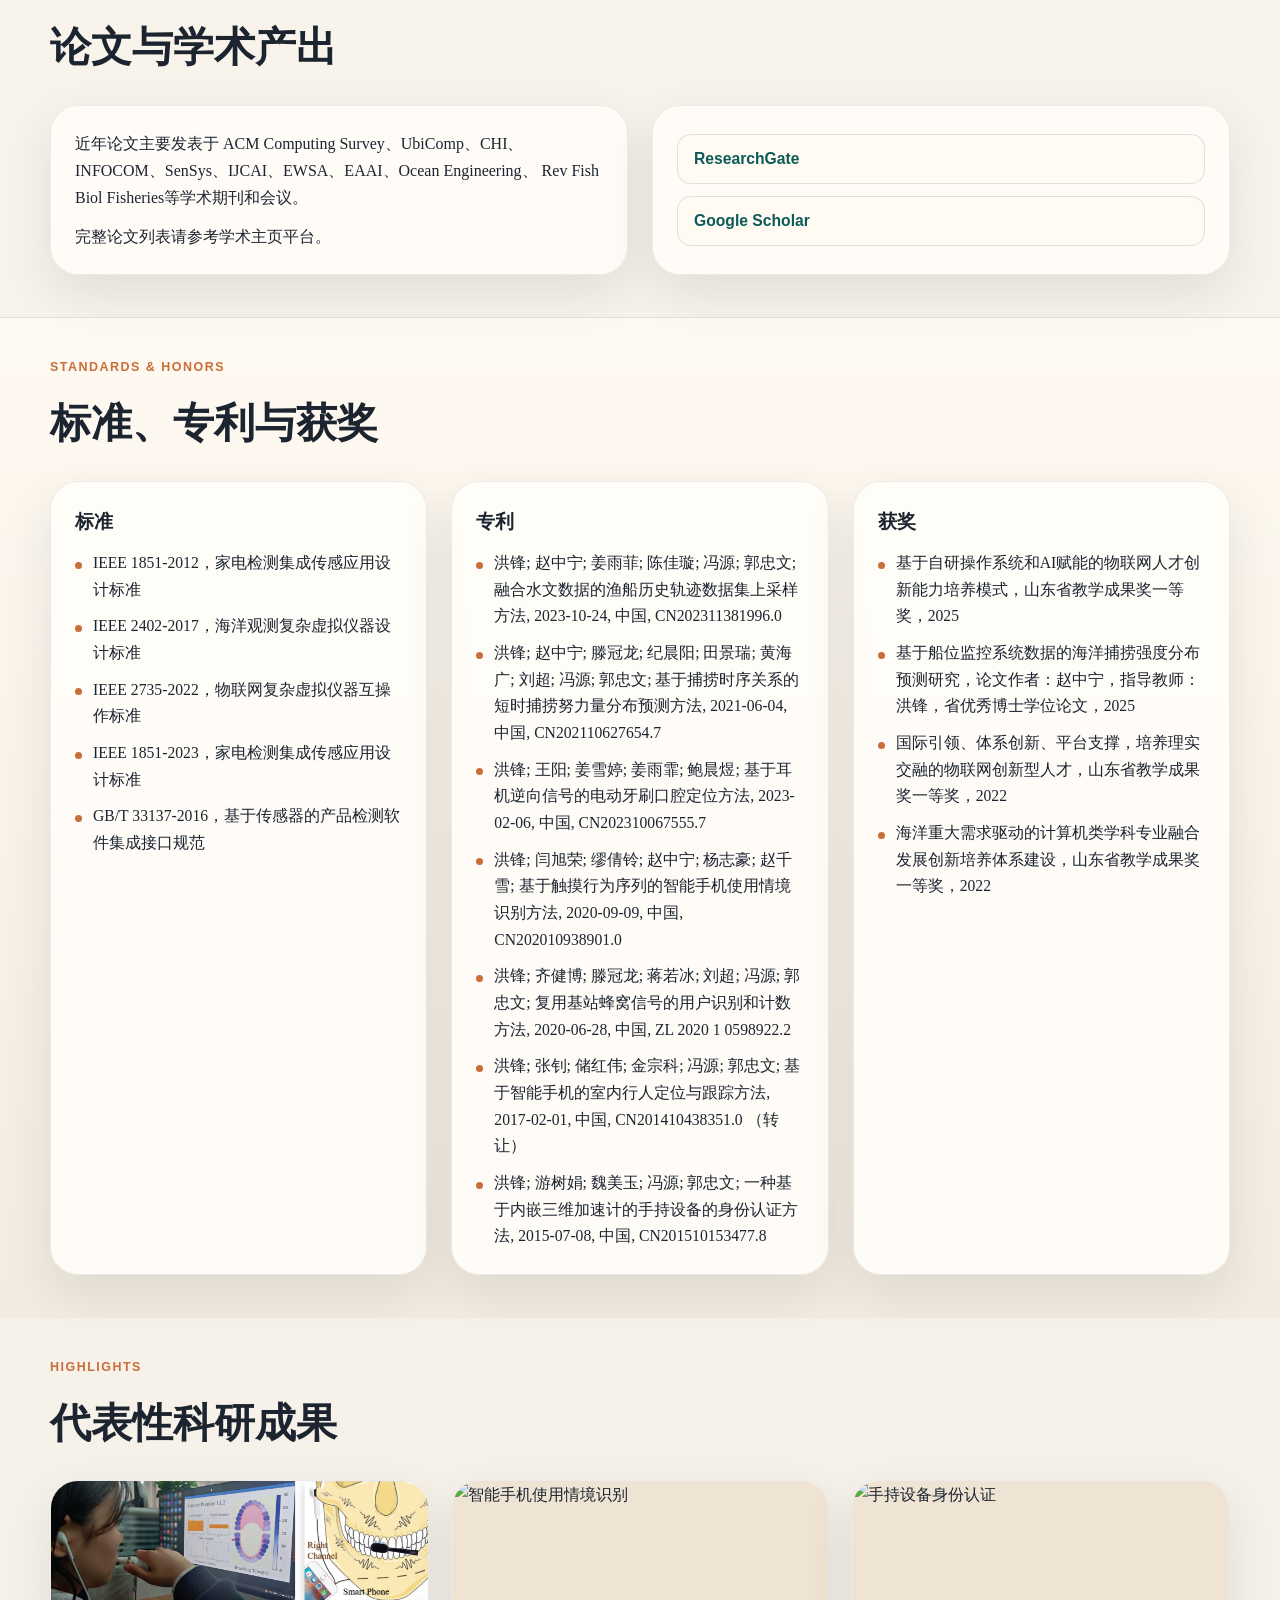
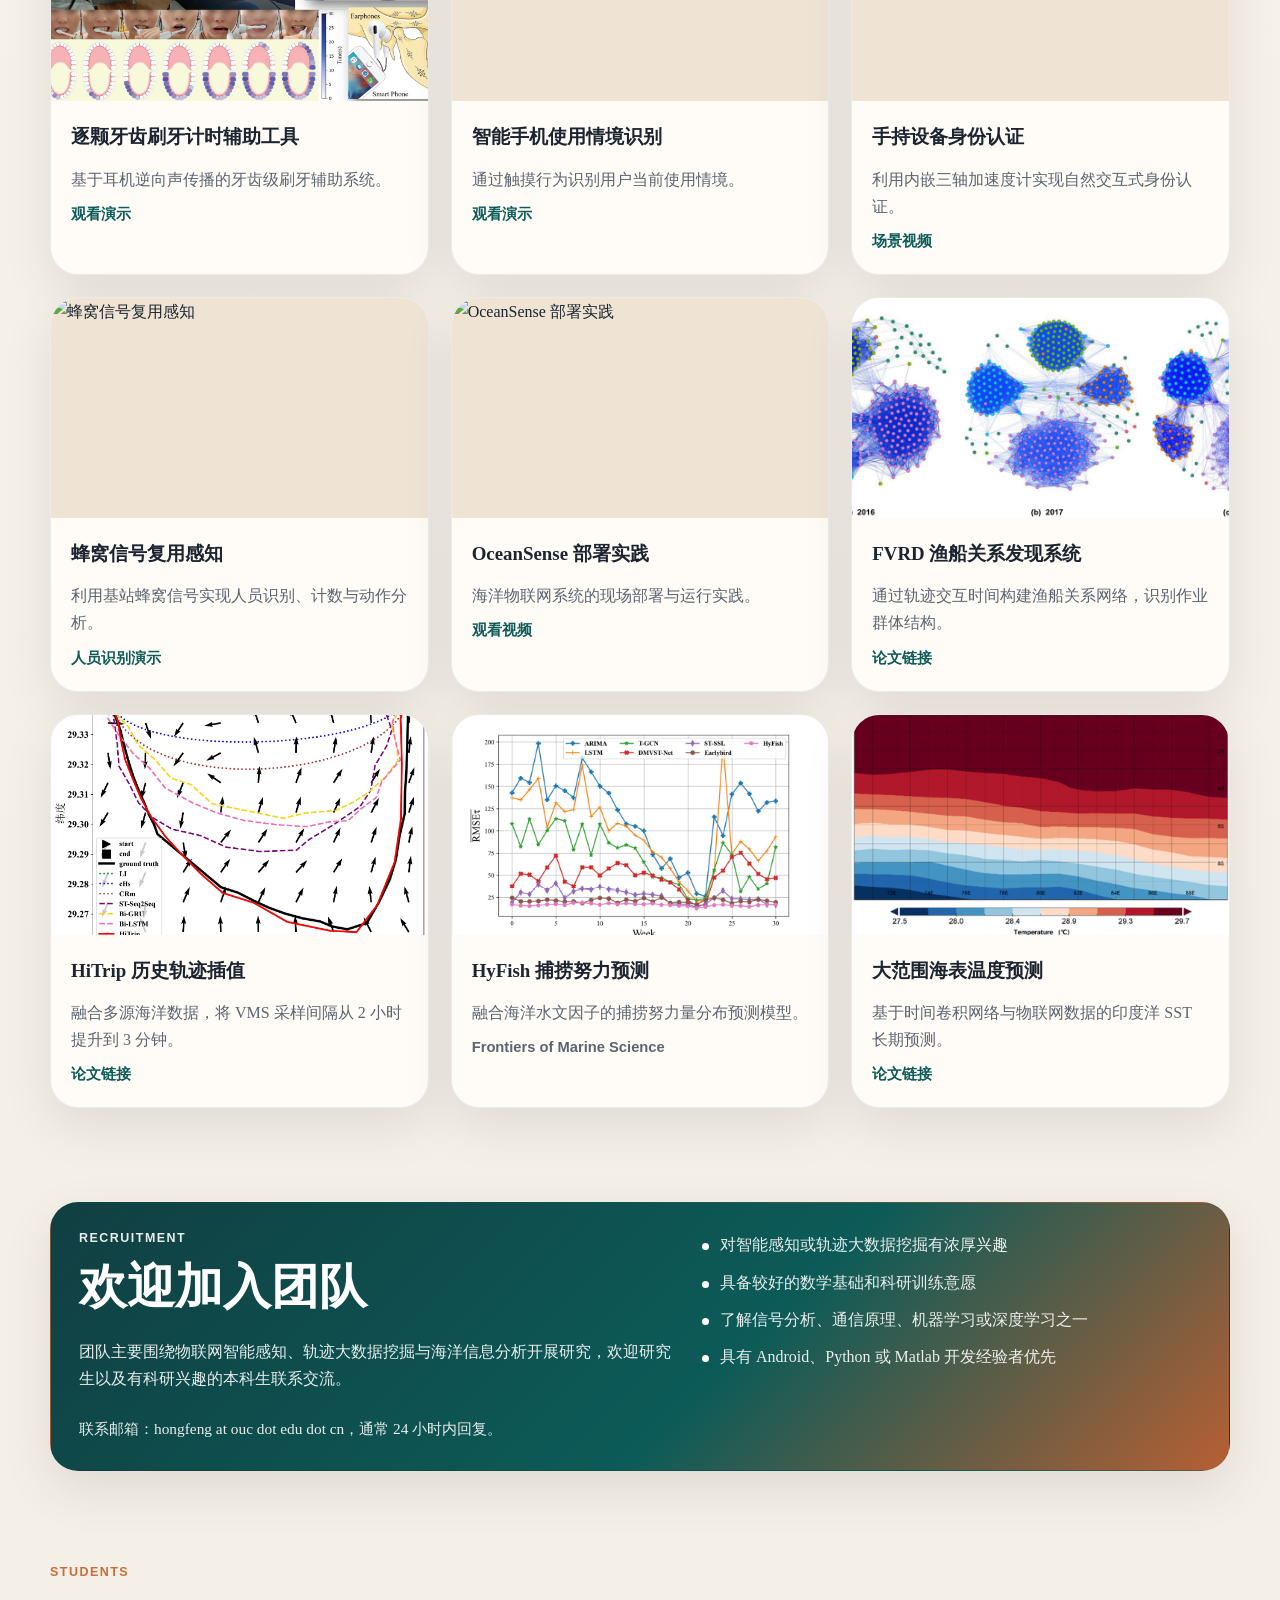
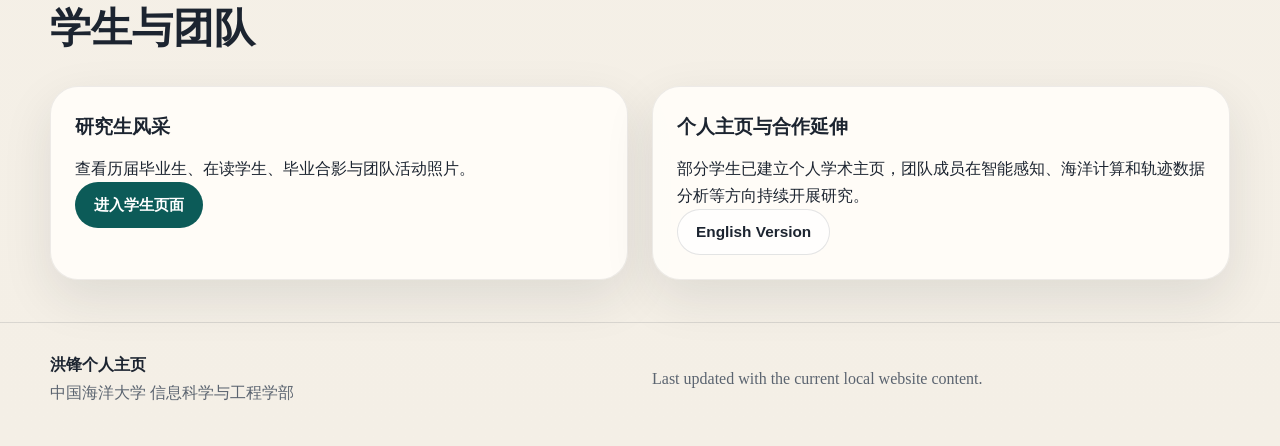
==== commit b62b0a32: "Add 2026 student student photos to People page & a new poject to index.html" ====
--- a/index.html
+++ b/index.html
@@ -134,6 +134,7 @@
         </div>
         <div class="content-card">
           <ul class="stack-list">
+            <li>2027-01-01 至 2030-12-31，国家自然科学基金面上项目，海洋环境驱动与编组协同约束下渔船轨迹演化机理及长时段预测研究（42676230），主持</li>
             <li>2024/12 - 2027/11，国家重点研发计划，“支撑产品设计/制造/服务一体化的数智化底座”专项，多业务域多层动态资源互联与智能管理技术子课题（2024YFB3311802），位次 2</li>
             <li>2020/01 - 2023/12，国家自然科学基金面上项目，船位监控系统大数据驱动的海洋捕捞强度分布预测研究（41976185），位次 1</li>
             <li>2017/01 - 2020/06，青岛海洋科学与技术试点国家实验室开放基金项目，融合渔业船舶轨迹和遥感图像大数据的海洋渔业资源时空演化规律建模与应用（QNLM20160RP0405），位次 2</li>
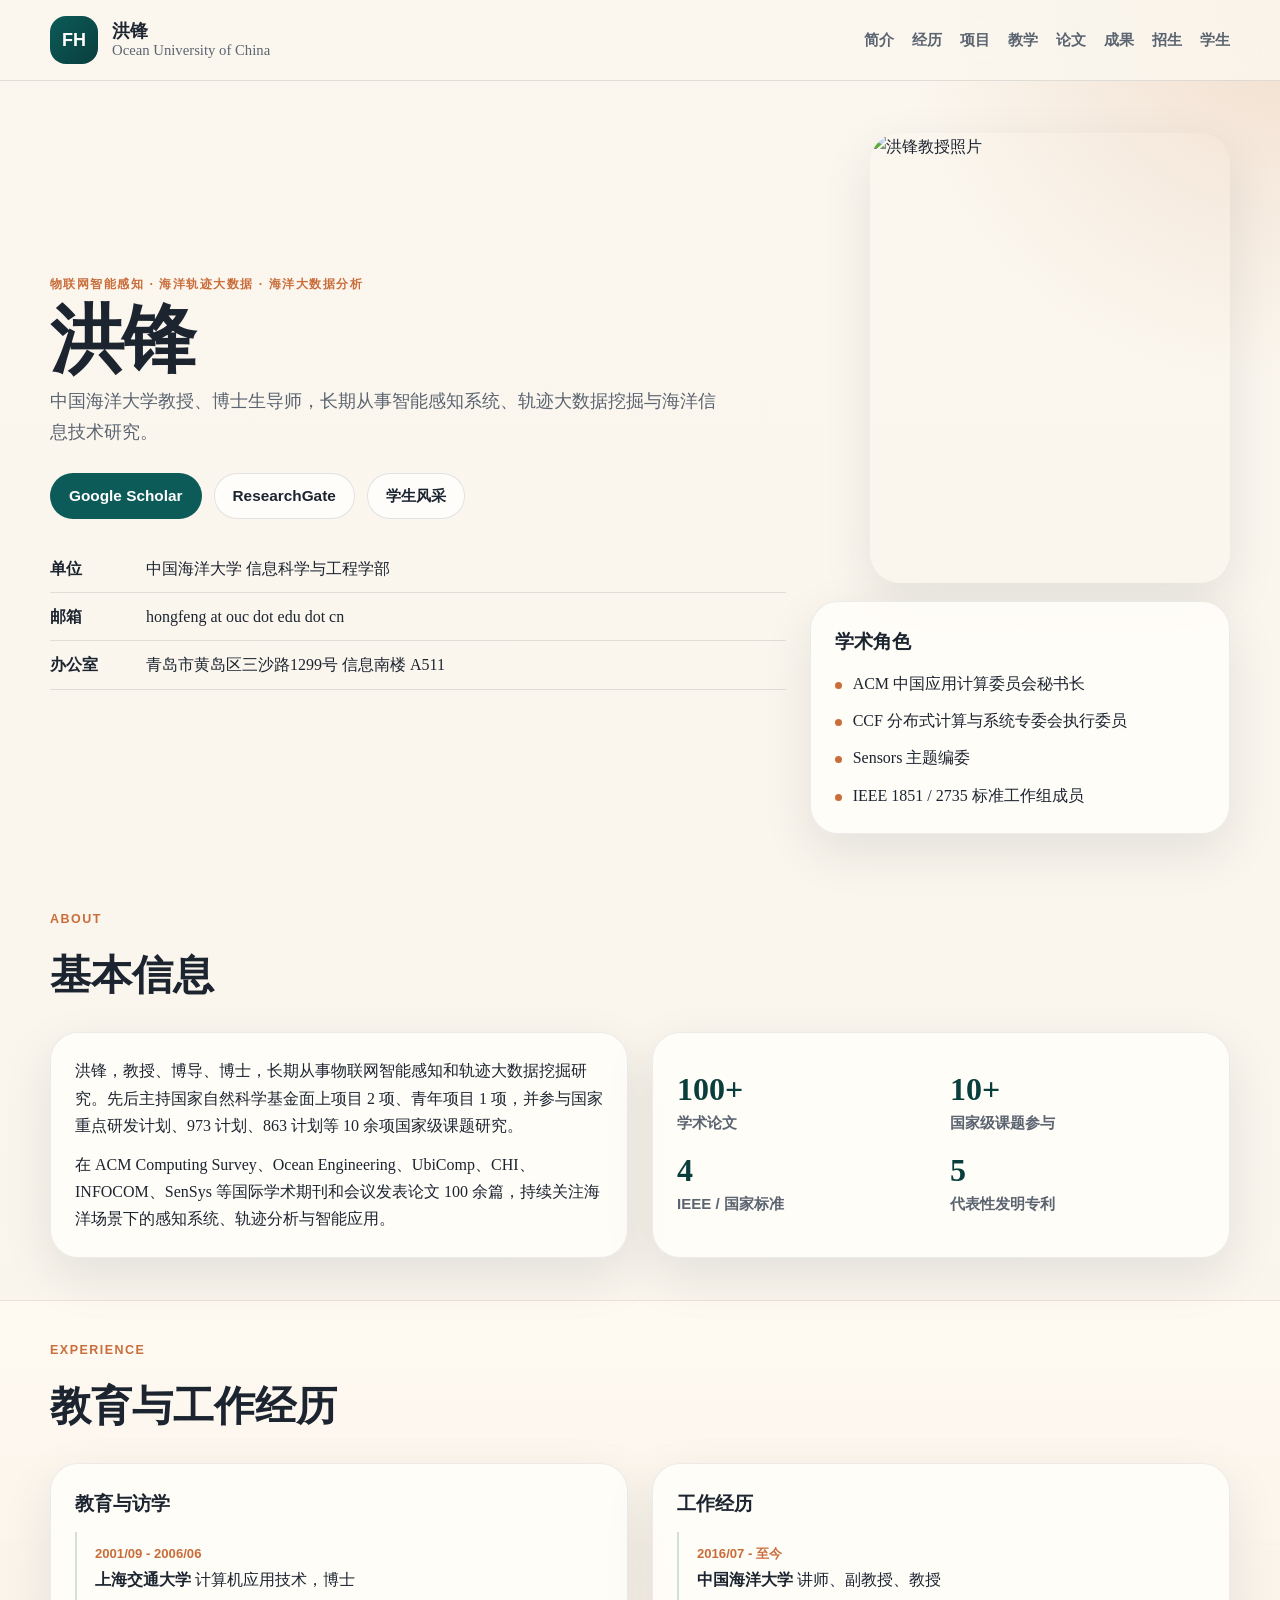
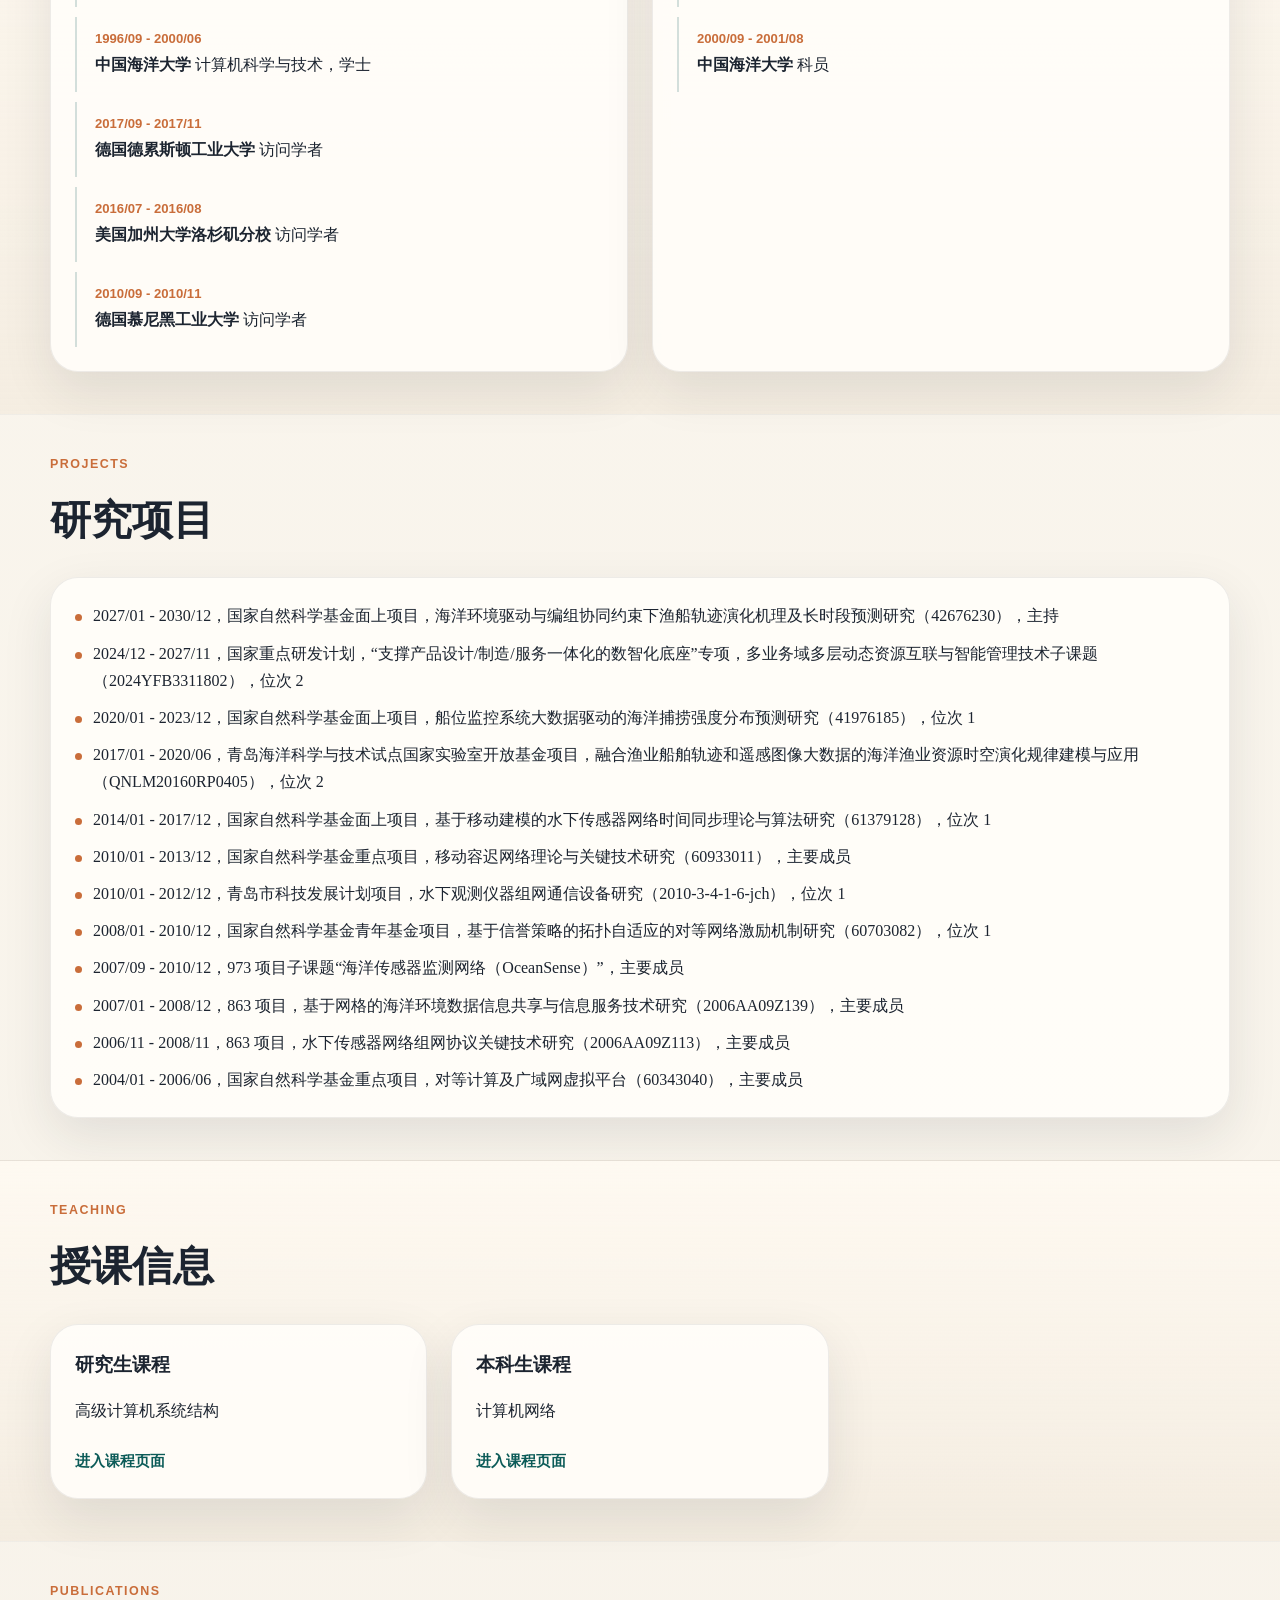
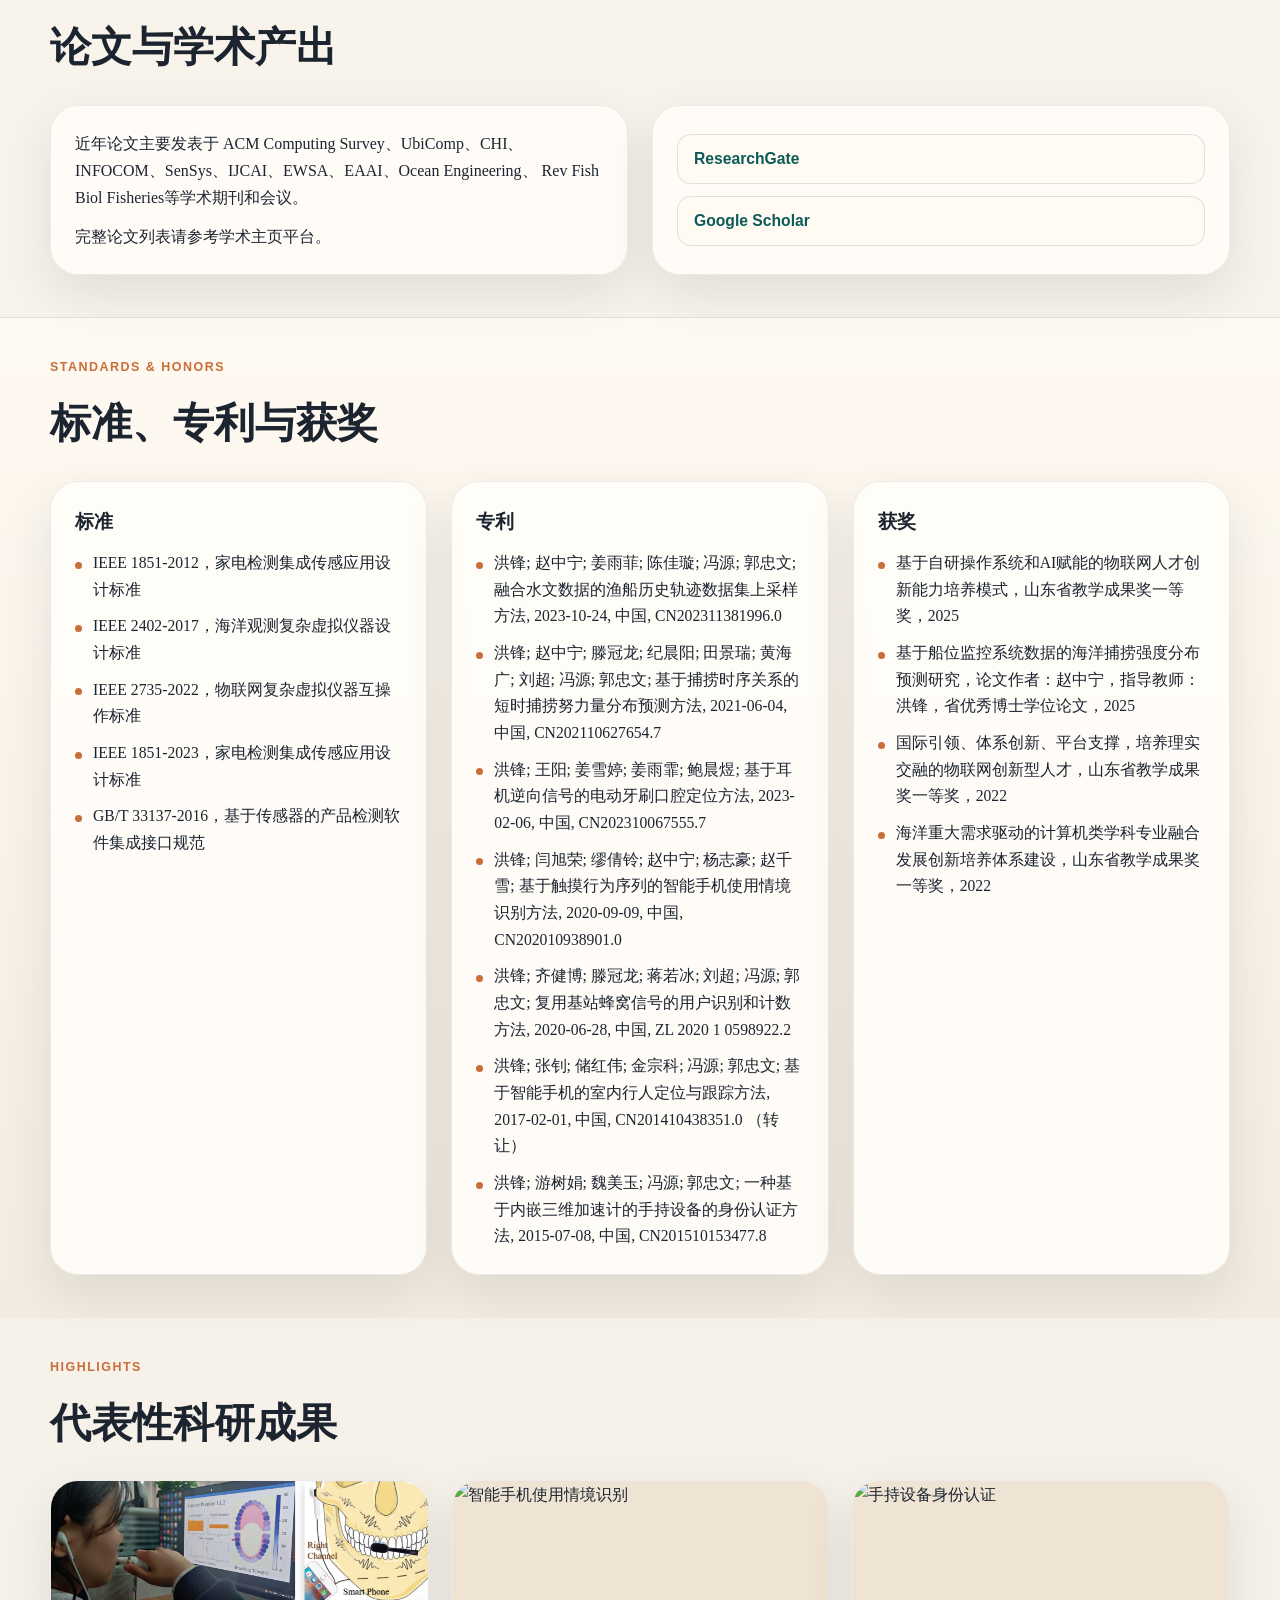
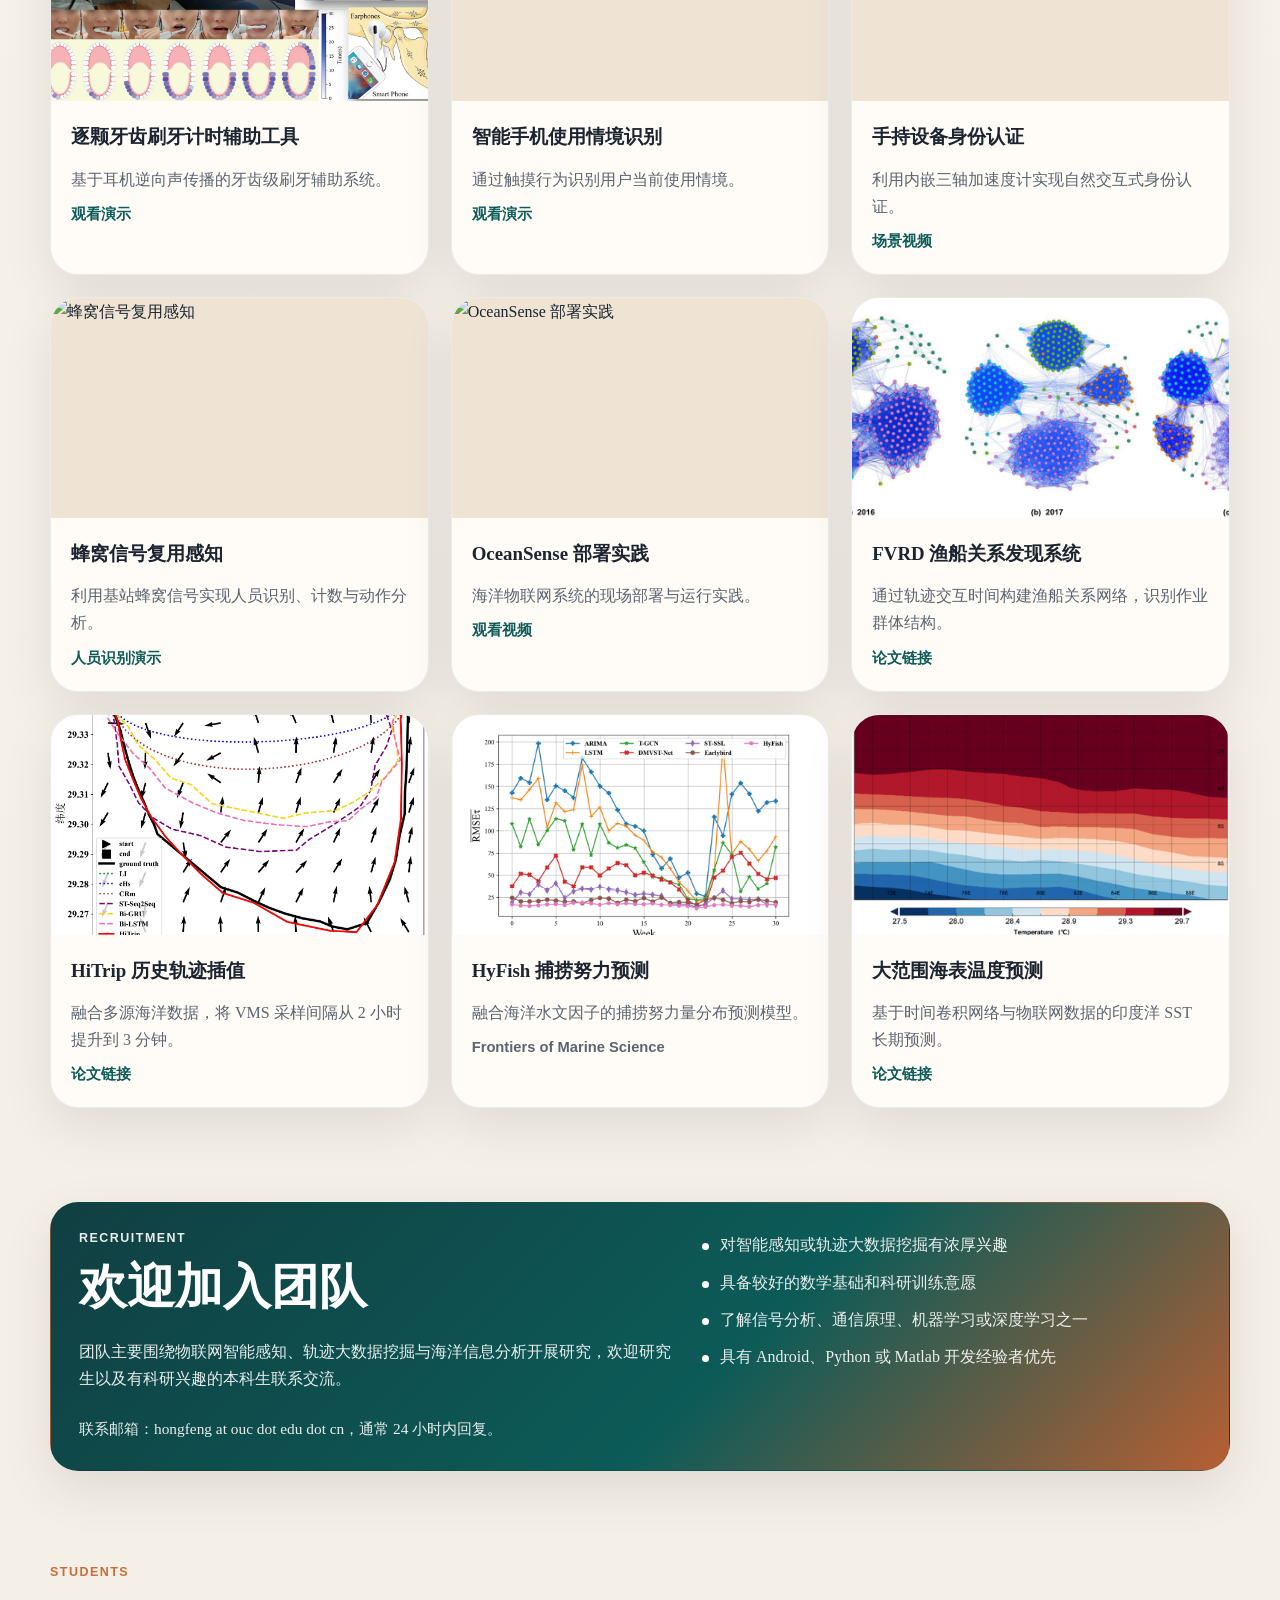
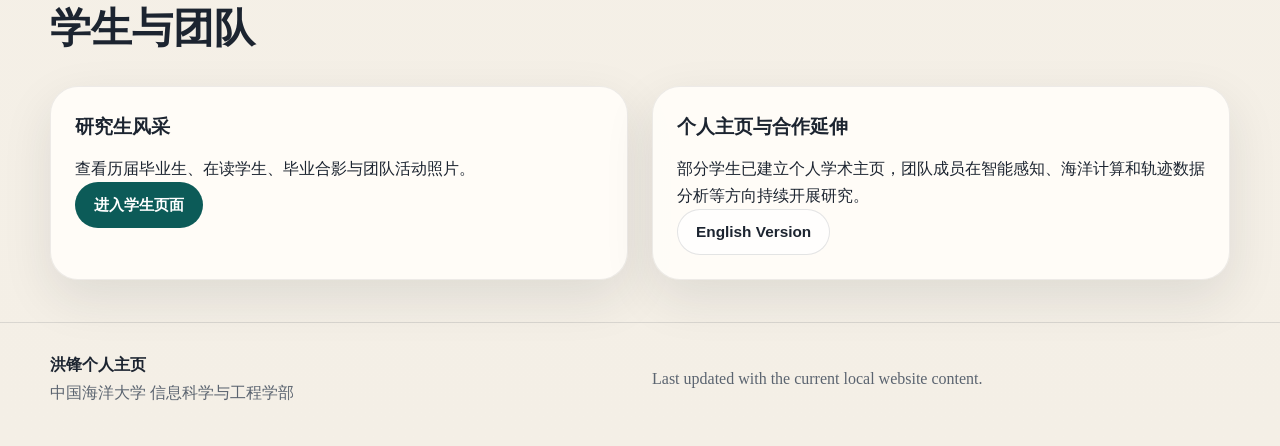
==== commit 1f213967: "Updata index.html" ====
--- a/index.html
+++ b/index.html
@@ -134,7 +134,7 @@
         </div>
         <div class="content-card">
           <ul class="stack-list">
-            <li>2027-01-01 至 2030-12-31，国家自然科学基金面上项目，海洋环境驱动与编组协同约束下渔船轨迹演化机理及长时段预测研究（42676230），主持</li>
+            <li>2027/01 - 2030/12，国家自然科学基金面上项目，海洋环境驱动与编组协同约束下渔船轨迹演化机理及长时段预测研究（42676230），主持</li>
             <li>2024/12 - 2027/11，国家重点研发计划，“支撑产品设计/制造/服务一体化的数智化底座”专项，多业务域多层动态资源互联与智能管理技术子课题（2024YFB3311802），位次 2</li>
             <li>2020/01 - 2023/12，国家自然科学基金面上项目，船位监控系统大数据驱动的海洋捕捞强度分布预测研究（41976185），位次 1</li>
             <li>2017/01 - 2020/06，青岛海洋科学与技术试点国家实验室开放基金项目，融合渔业船舶轨迹和遥感图像大数据的海洋渔业资源时空演化规律建模与应用（QNLM20160RP0405），位次 2</li>
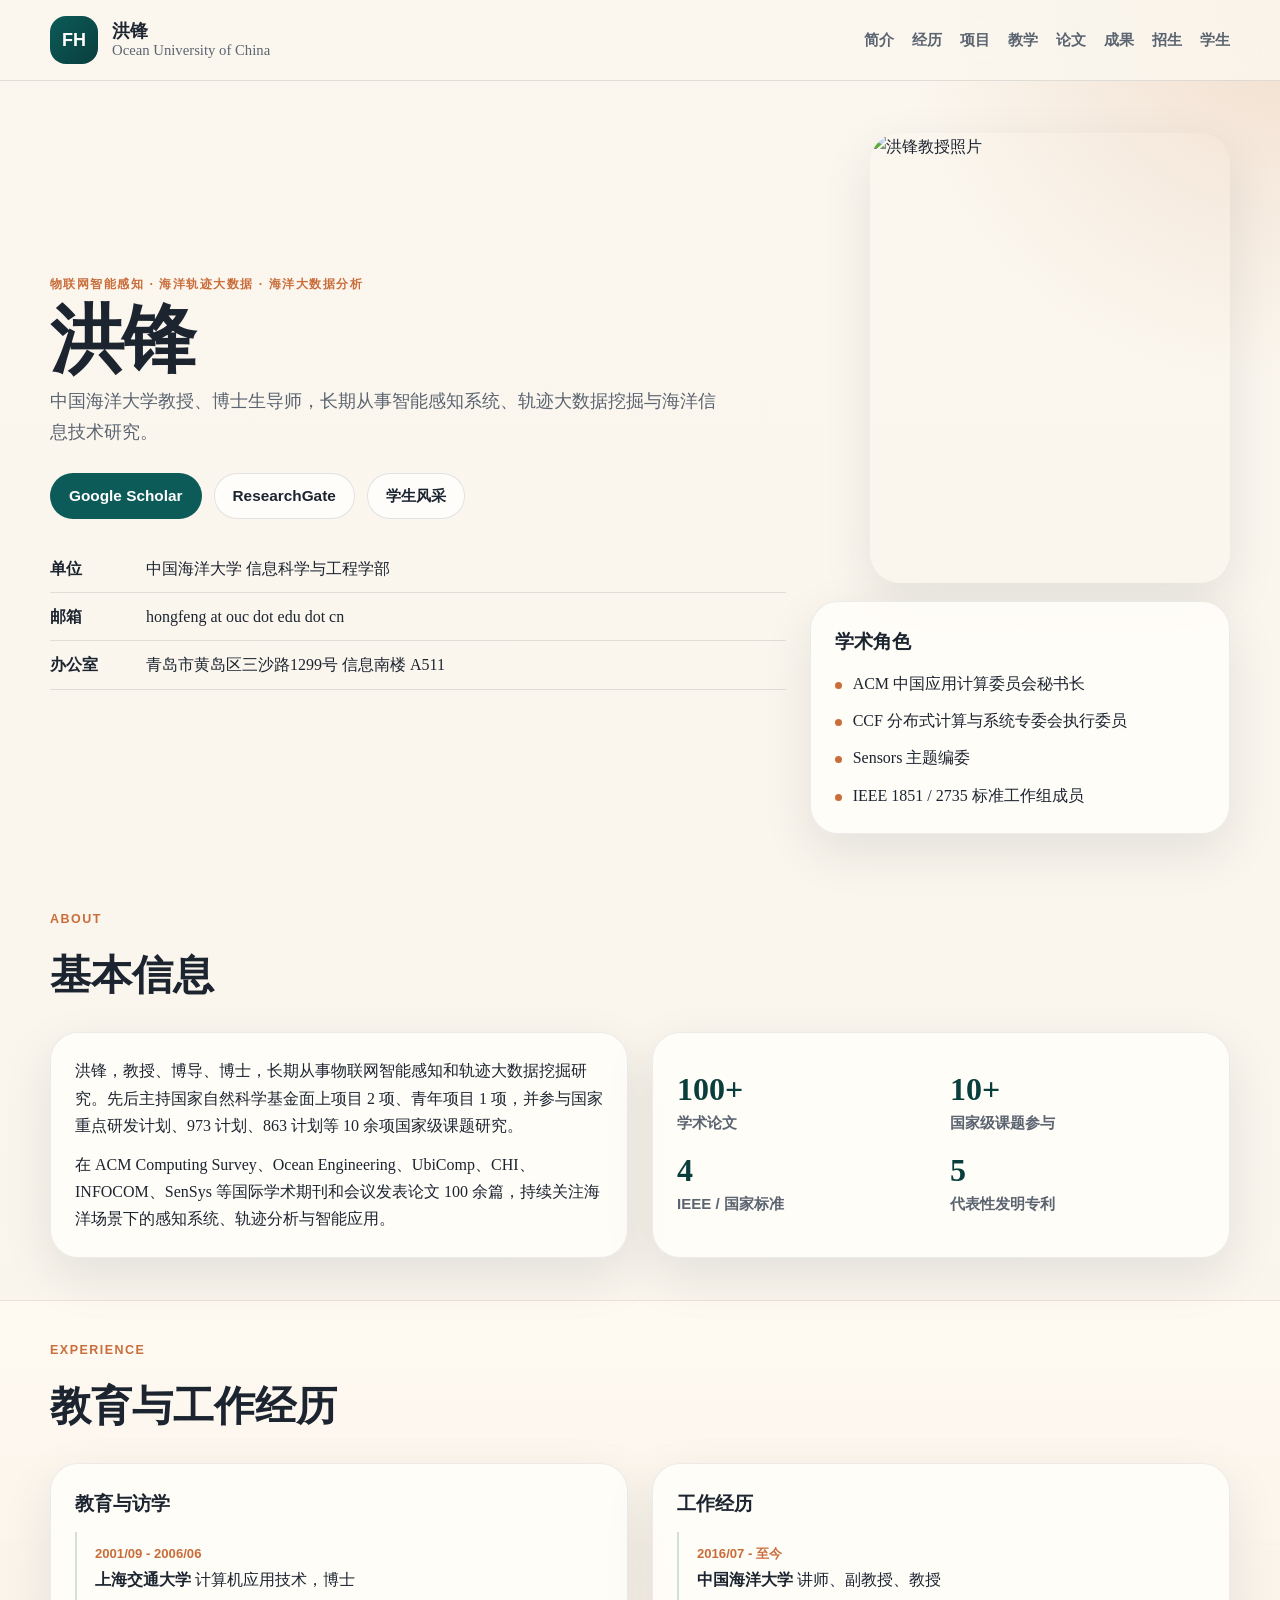
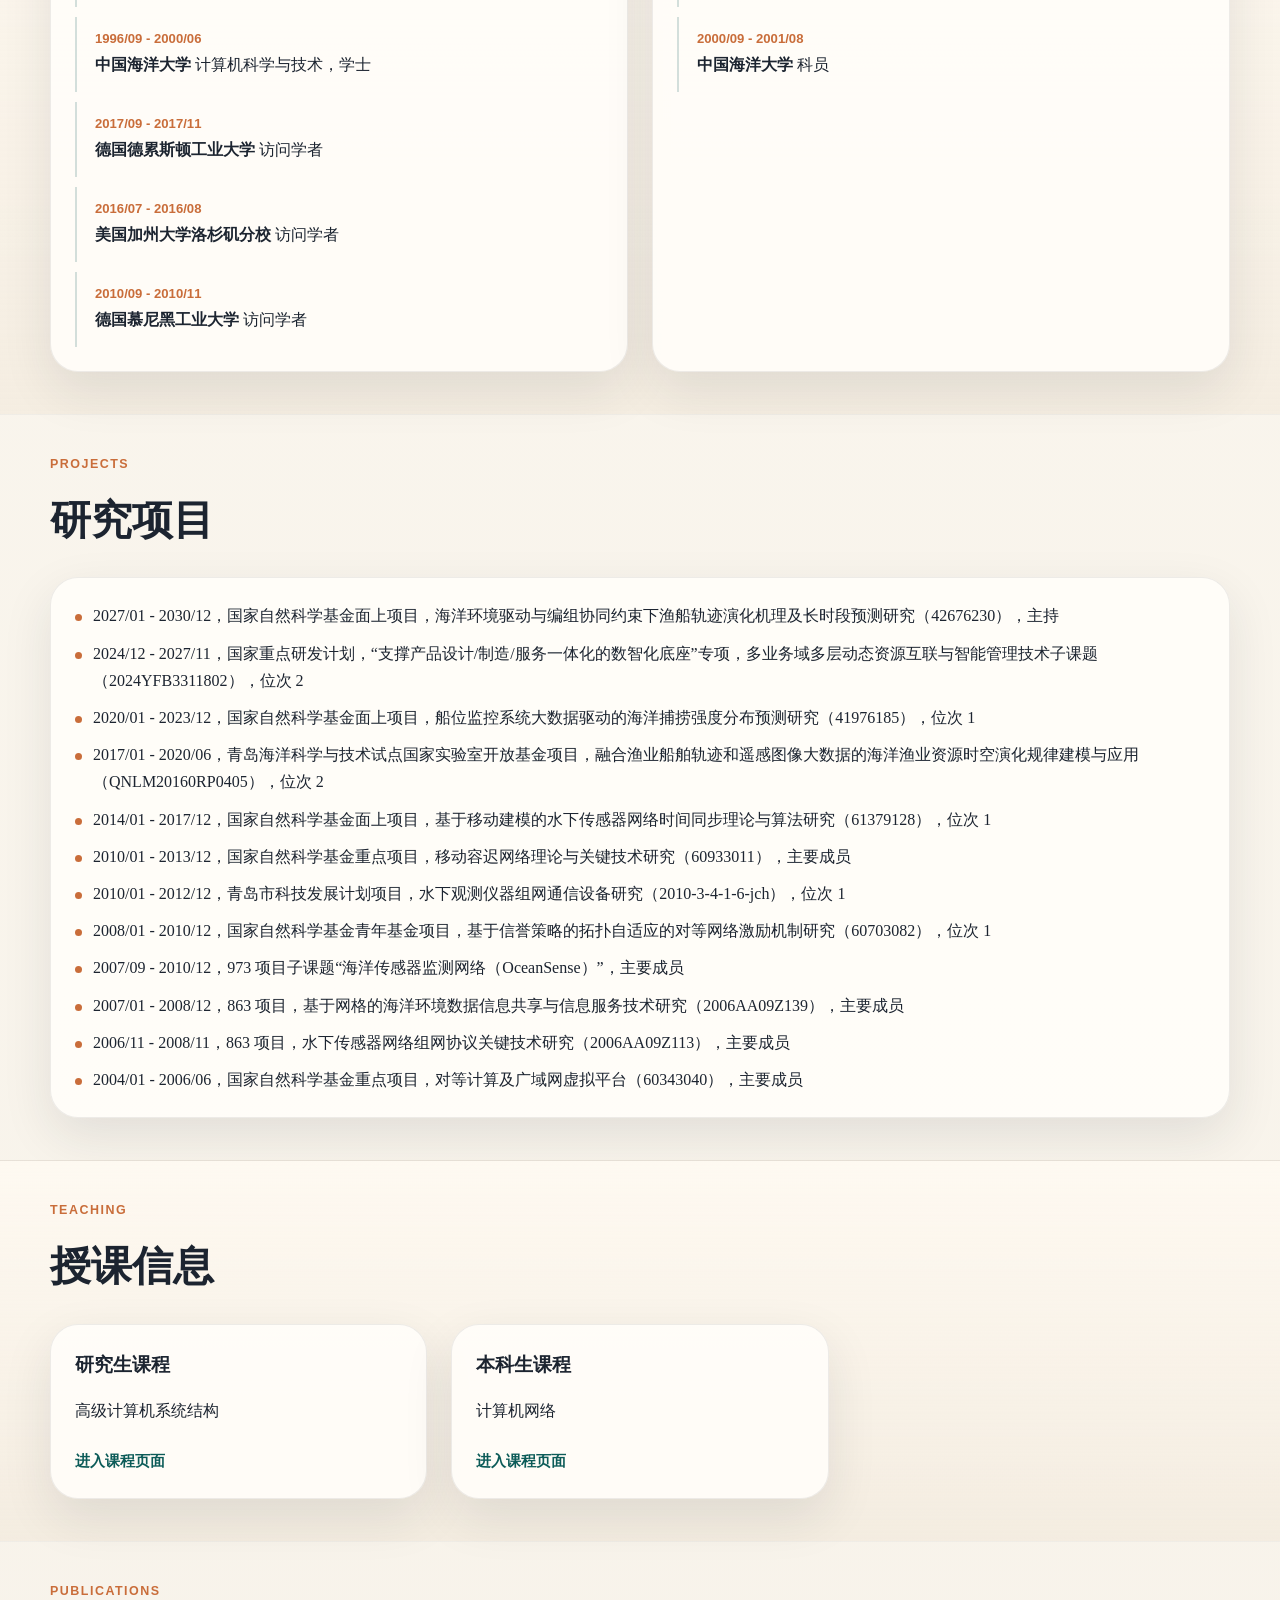
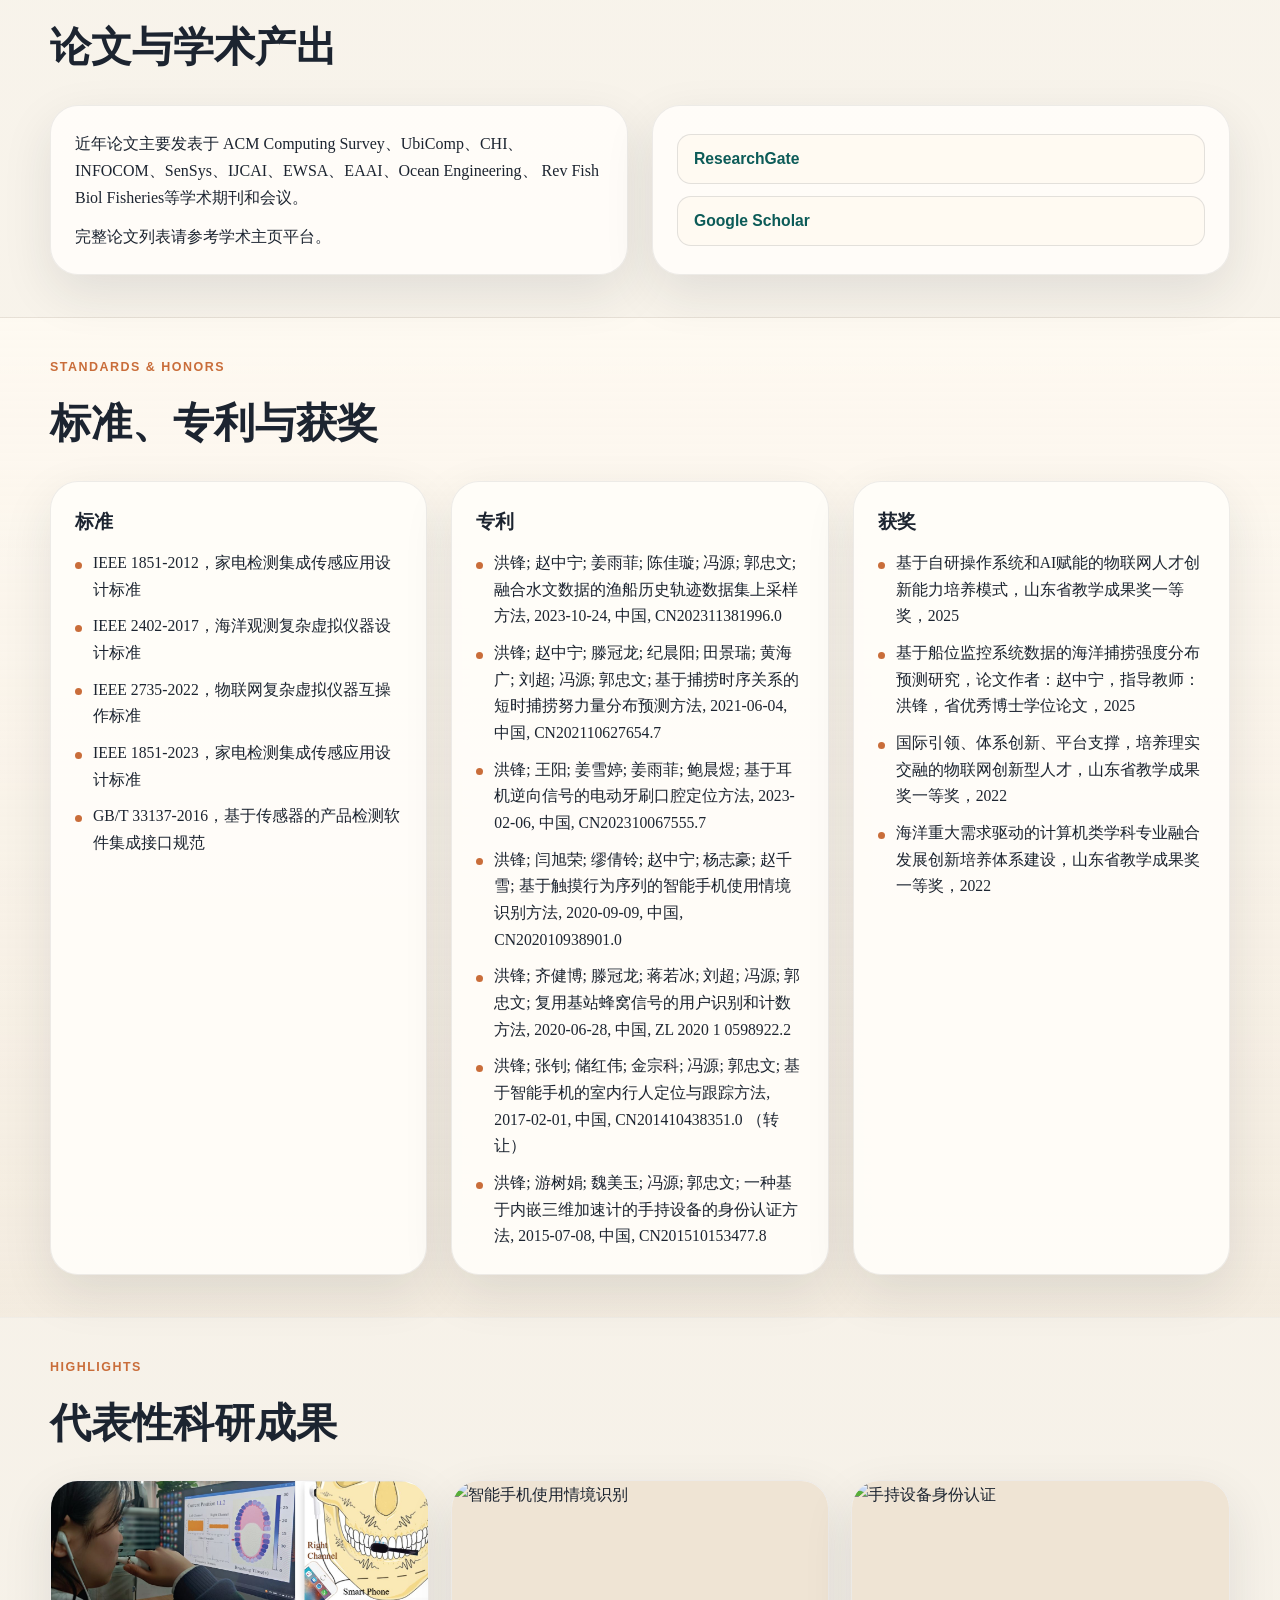
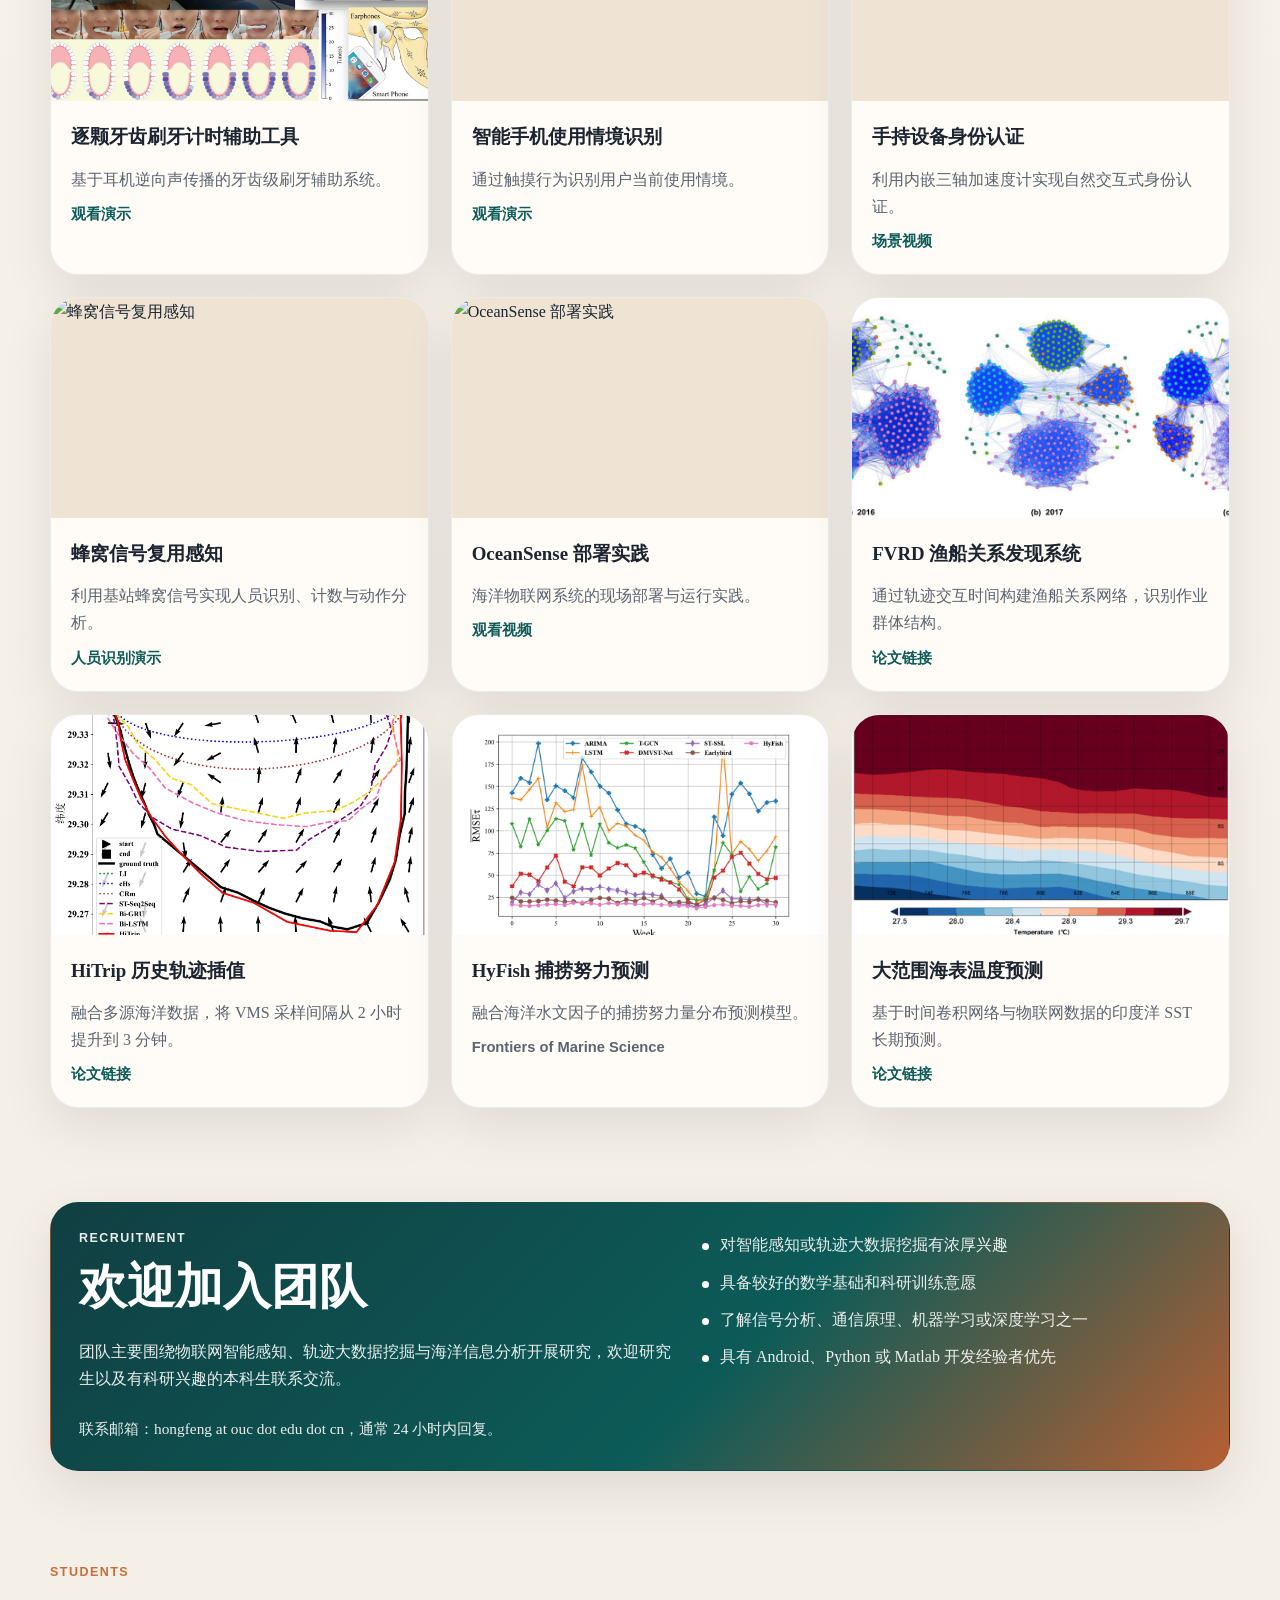
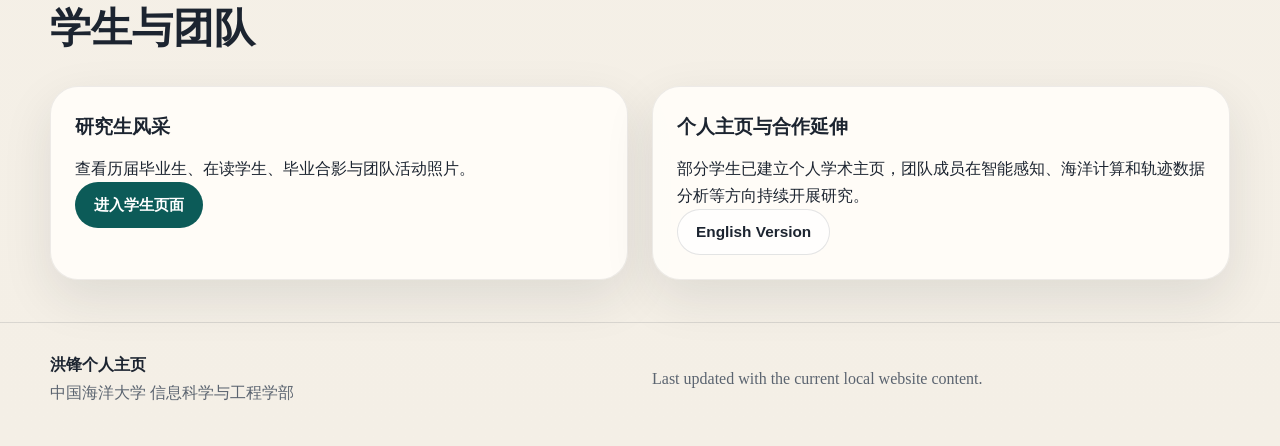
==== commit 43623ece: "Update index.html & People.html" ====
--- a/index.html
+++ b/index.html
@@ -213,7 +213,7 @@
             <ul class="stack-list compact-list">
               <li>洪锋; 赵中宁; 姜雨菲; 陈佳璇; 冯源; 郭忠文; 融合水文数据的渔船历史轨迹数据集上采样方法, 2023-10-24, 中国, CN202311381996.0</li>
               <li>洪锋; 赵中宁; 滕冠龙; 纪晨阳; 田景瑞; 黄海广; 刘超; 冯源; 郭忠文; 基于捕捞时序关系的短时捕捞努力量分布预测方法, 2021-06-04, 中国, CN202110627654.7</li>
-              <li>洪锋; 王阳; 姜雪婷; 姜雨霏; 鲍晨煜; 基于耳机逆向信号的电动牙刷口腔定位方法, 2023-02-06, 中国, CN202310067555.7</li>
+              <li>洪锋; 王阳; 姜雪婷; 姜雨菲; 鲍晨煜; 基于耳机逆向信号的电动牙刷口腔定位方法, 2023-02-06, 中国, CN202310067555.7</li>
               <li>洪锋; 闫旭荣; 缪倩铃; 赵中宁; 杨志豪; 赵千雪; 基于触摸行为序列的智能手机使用情境识别方法, 2020-09-09, 中国, CN202010938901.0</li>
               <li>洪锋; 齐健博; 滕冠龙; 蒋若冰; 刘超; 冯源; 郭忠文; 复用基站蜂窝信号的用户识别和计数方法, 2020-06-28, 中国, ZL 2020 1 0598922.2 </li>
               <li>洪锋; 张钊; 储红伟; 金宗科; 冯源; 郭忠文; 基于智能手机的室内行人定位与跟踪方法, 2017-02-01, 中国, CN201410438351.0 （转让）</li>
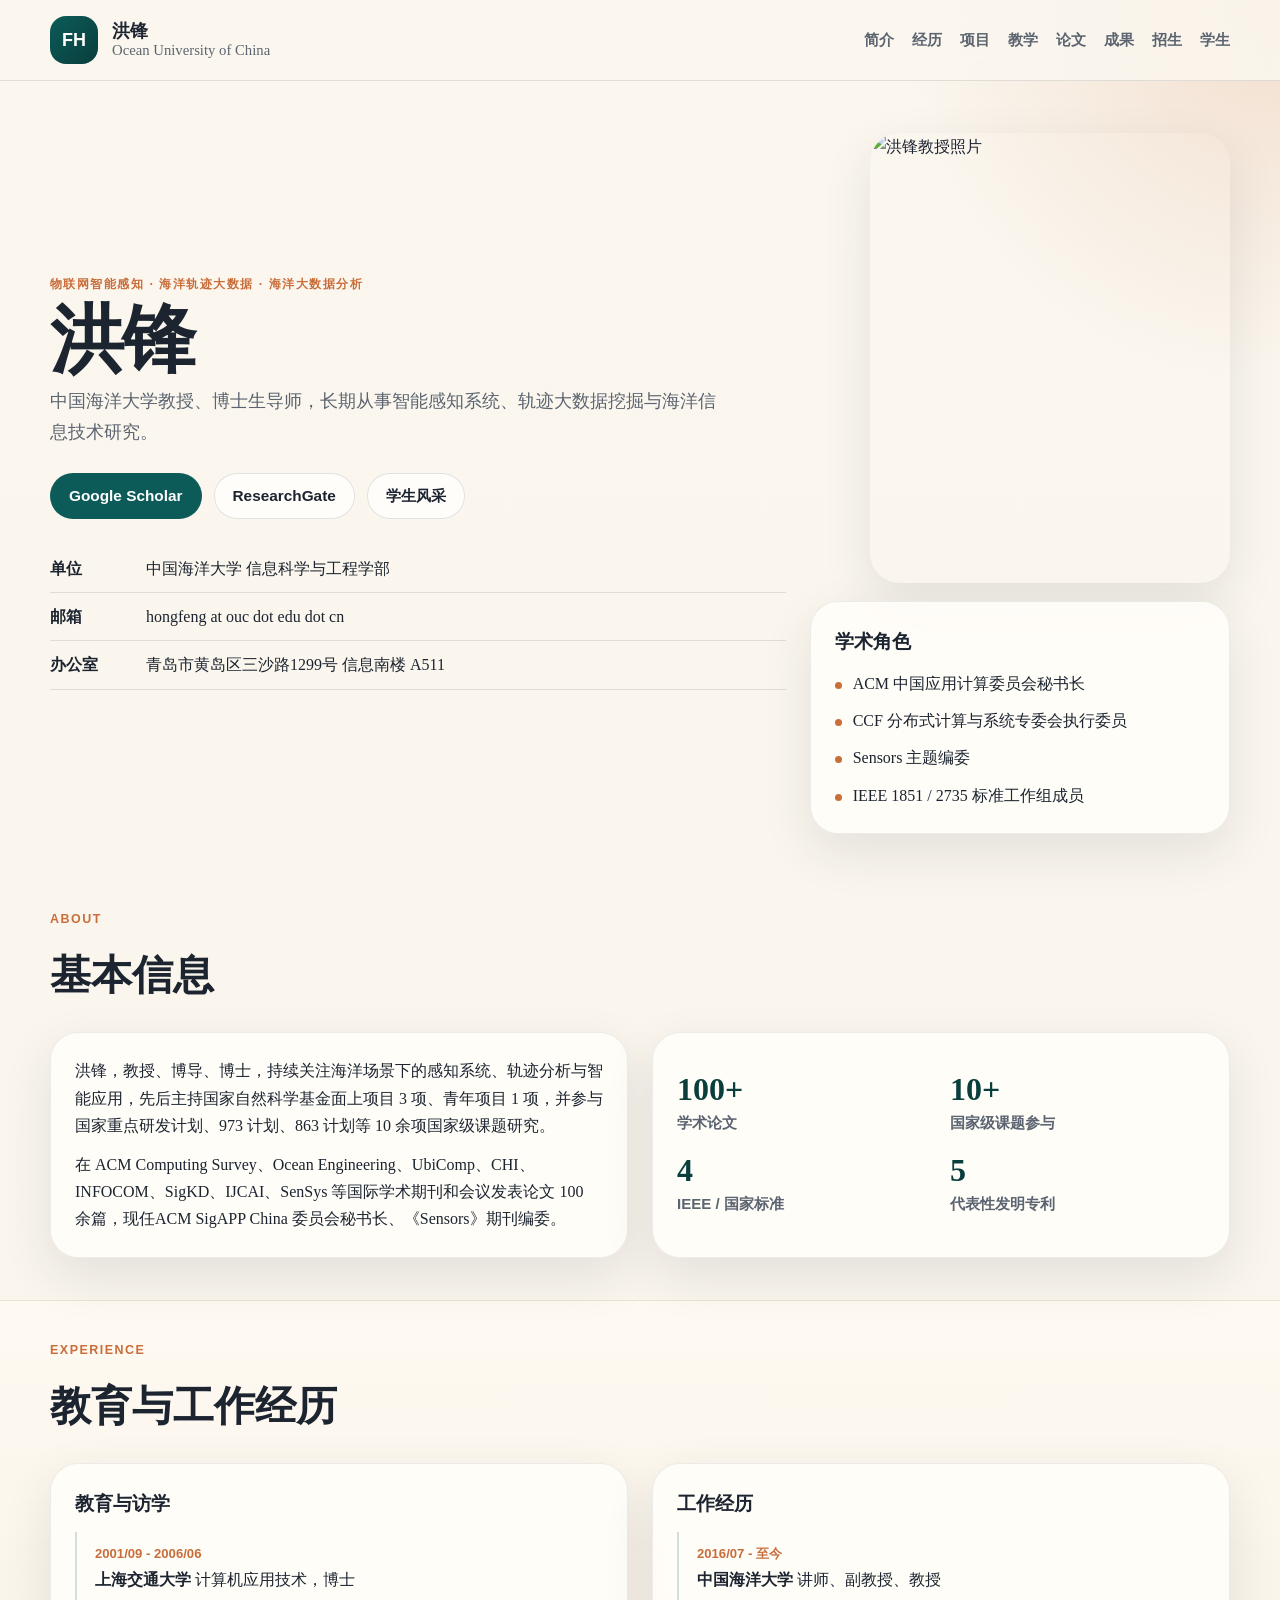
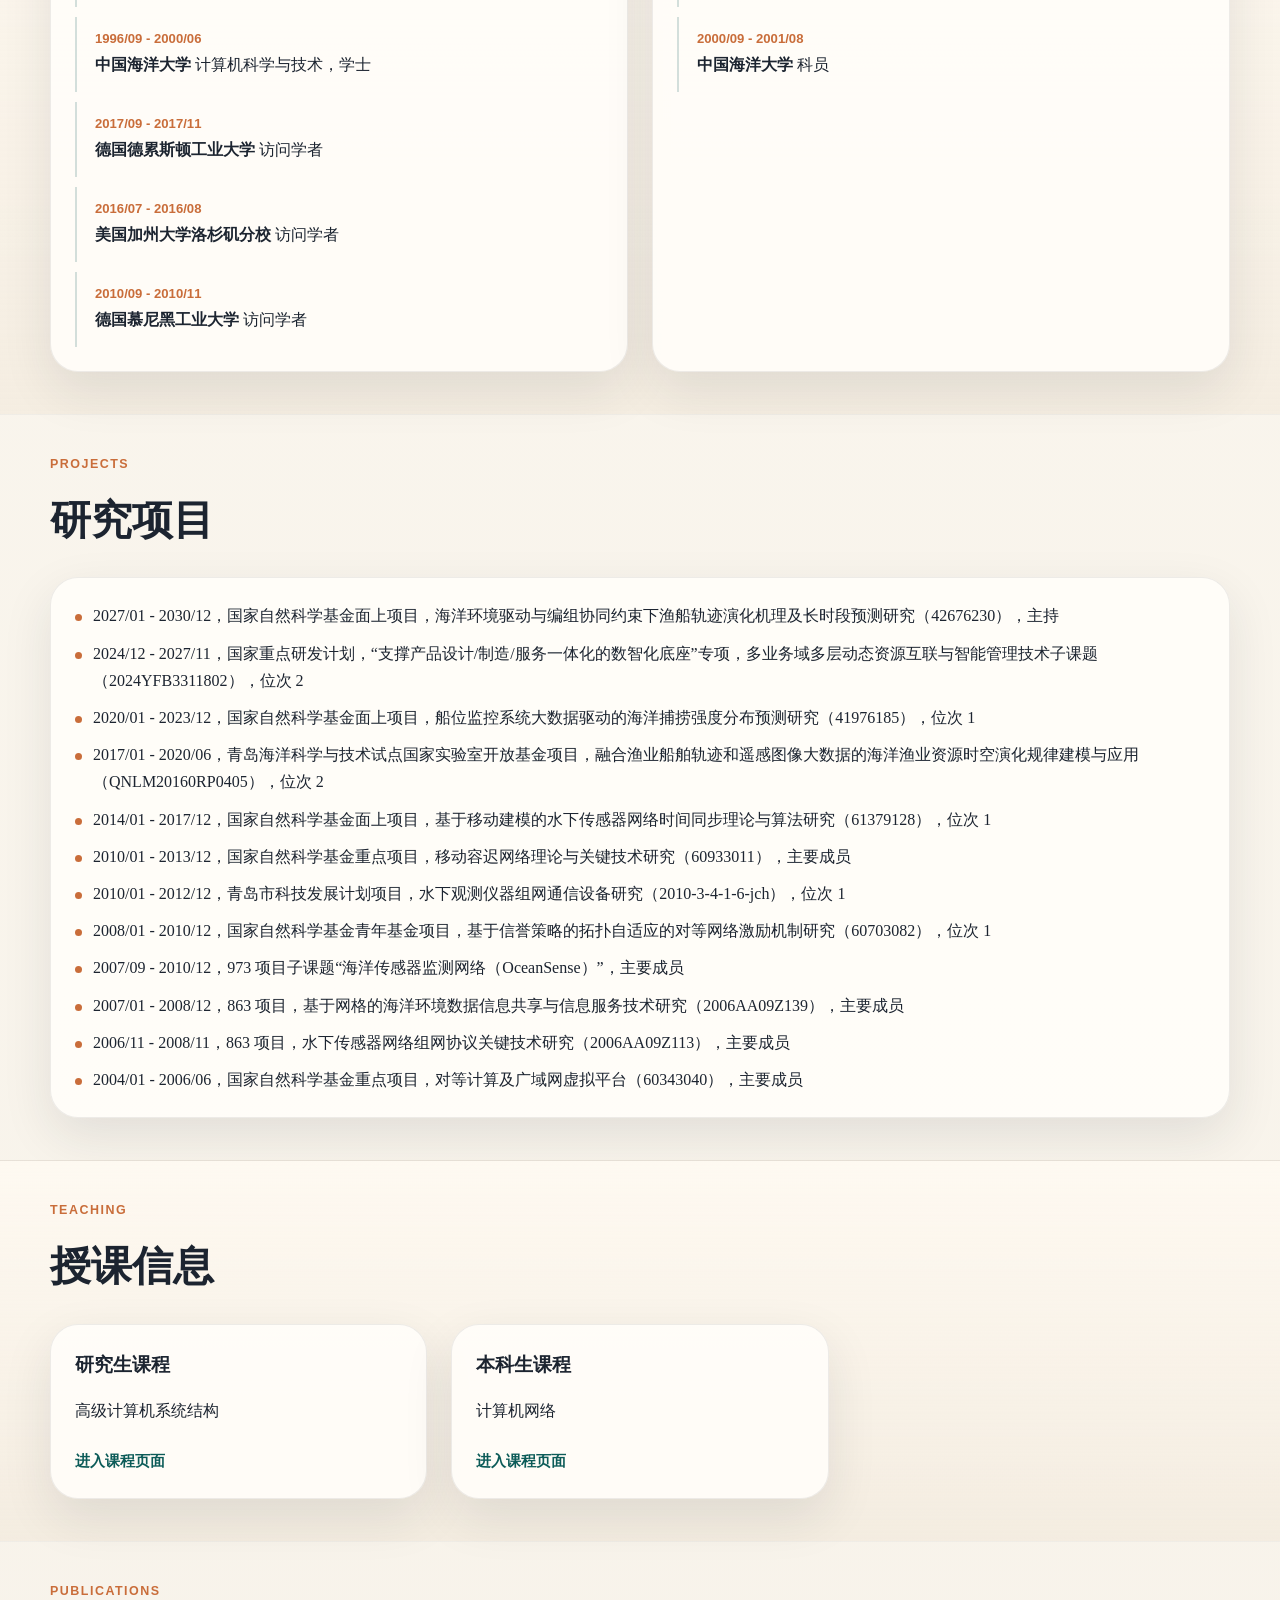
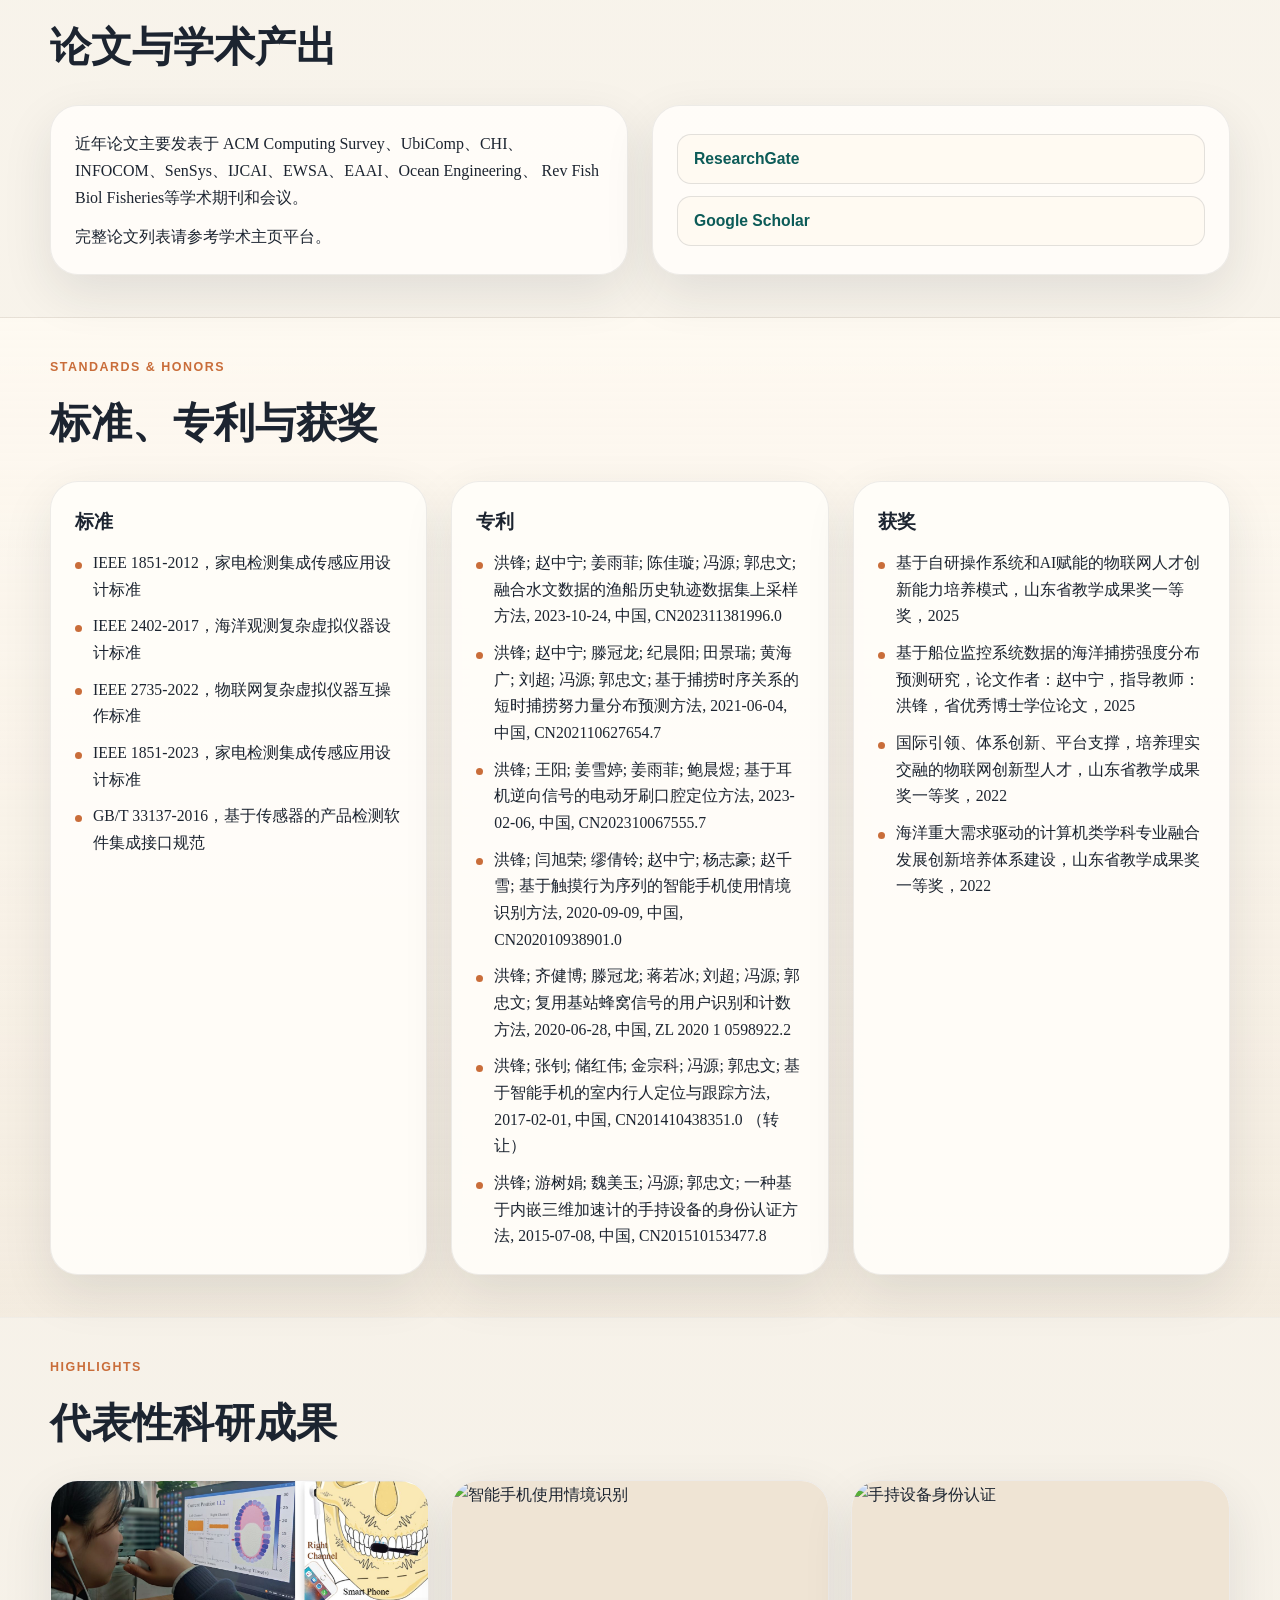
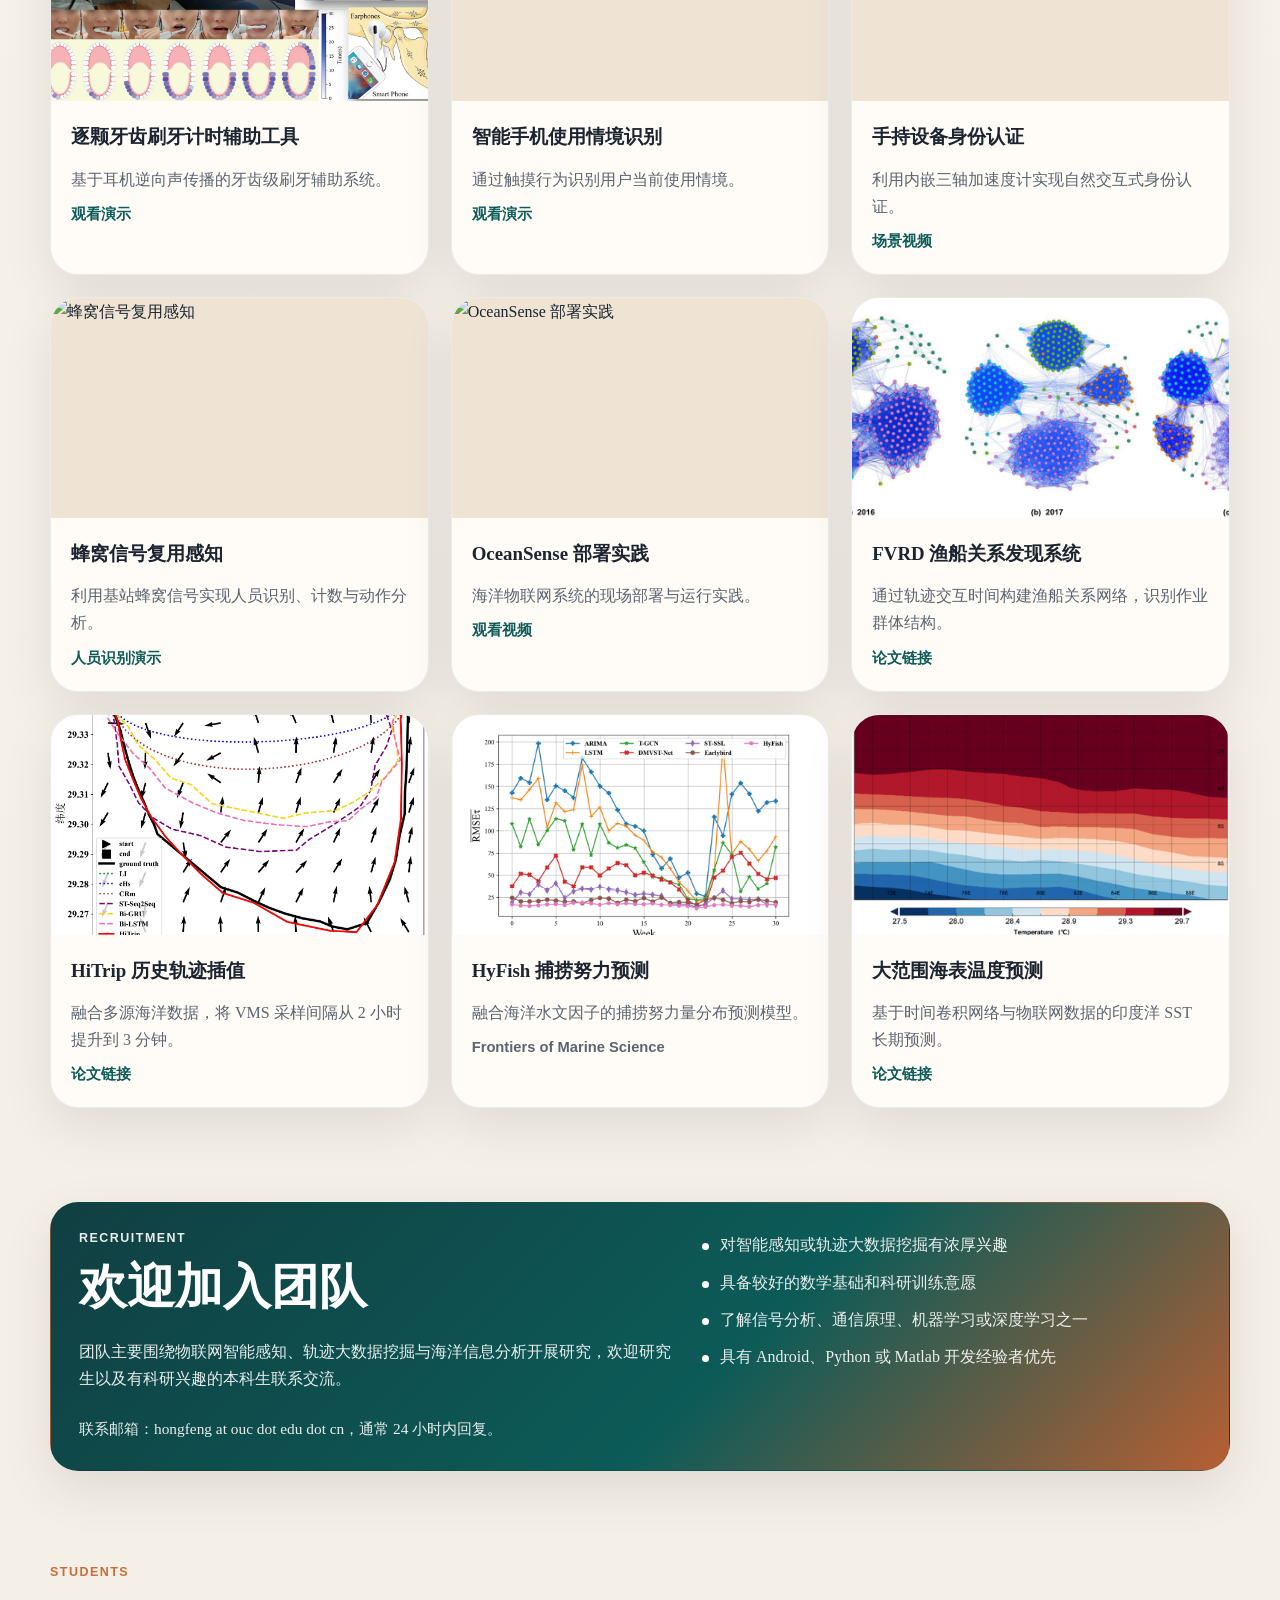
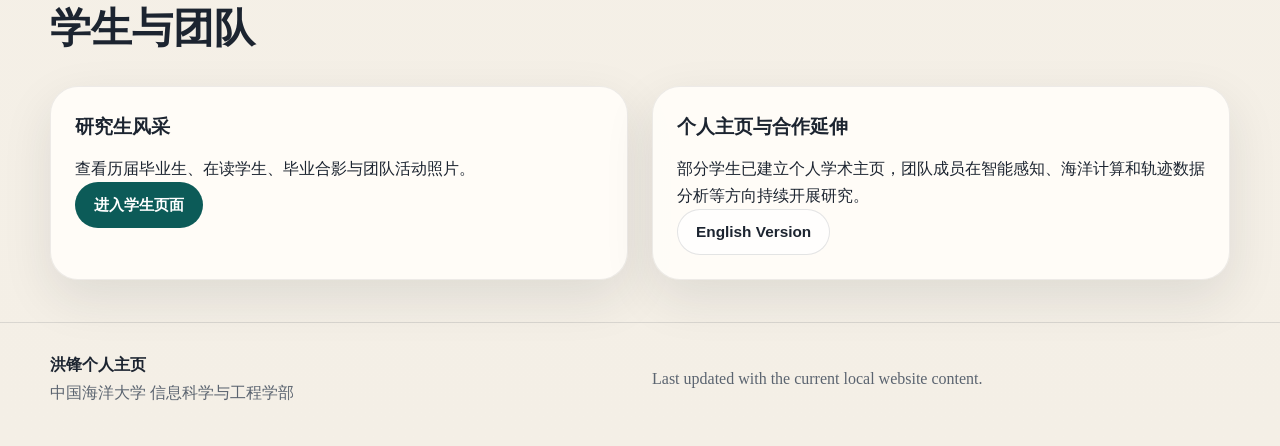
==== commit 67ce25ba: "Update index.html" ====
--- a/index.html
+++ b/index.html
@@ -71,8 +71,8 @@
         </div>
         <div class="two-column">
           <div class="content-card prose-card">
-            <p>洪锋，教授、博导、博士，长期从事物联网智能感知和轨迹大数据挖掘研究。先后主持国家自然科学基金面上项目 2 项、青年项目 1 项，并参与国家重点研发计划、973 计划、863 计划等 10 余项国家级课题研究。</p>
-            <p>在 ACM Computing Survey、Ocean Engineering、UbiComp、CHI、INFOCOM、SenSys 等国际学术期刊和会议发表论文 100 余篇，持续关注海洋场景下的感知系统、轨迹分析与智能应用。</p>
+            <p>洪锋，教授、博导、博士，持续关注海洋场景下的感知系统、轨迹分析与智能应用，先后主持国家自然科学基金面上项目 3 项、青年项目 1 项，并参与国家重点研发计划、973 计划、863 计划等 10 余项国家级课题研究。</p>
+            <p>在 ACM Computing Survey、Ocean Engineering、UbiComp、CHI、INFOCOM、SigKD、IJCAI、SenSys 等国际学术期刊和会议发表论文 100 余篇，现任ACM SigAPP China 委员会秘书长、《Sensors》期刊编委。</p>
           </div>
           <div class="content-card metric-card">
             <div class="metric-grid">
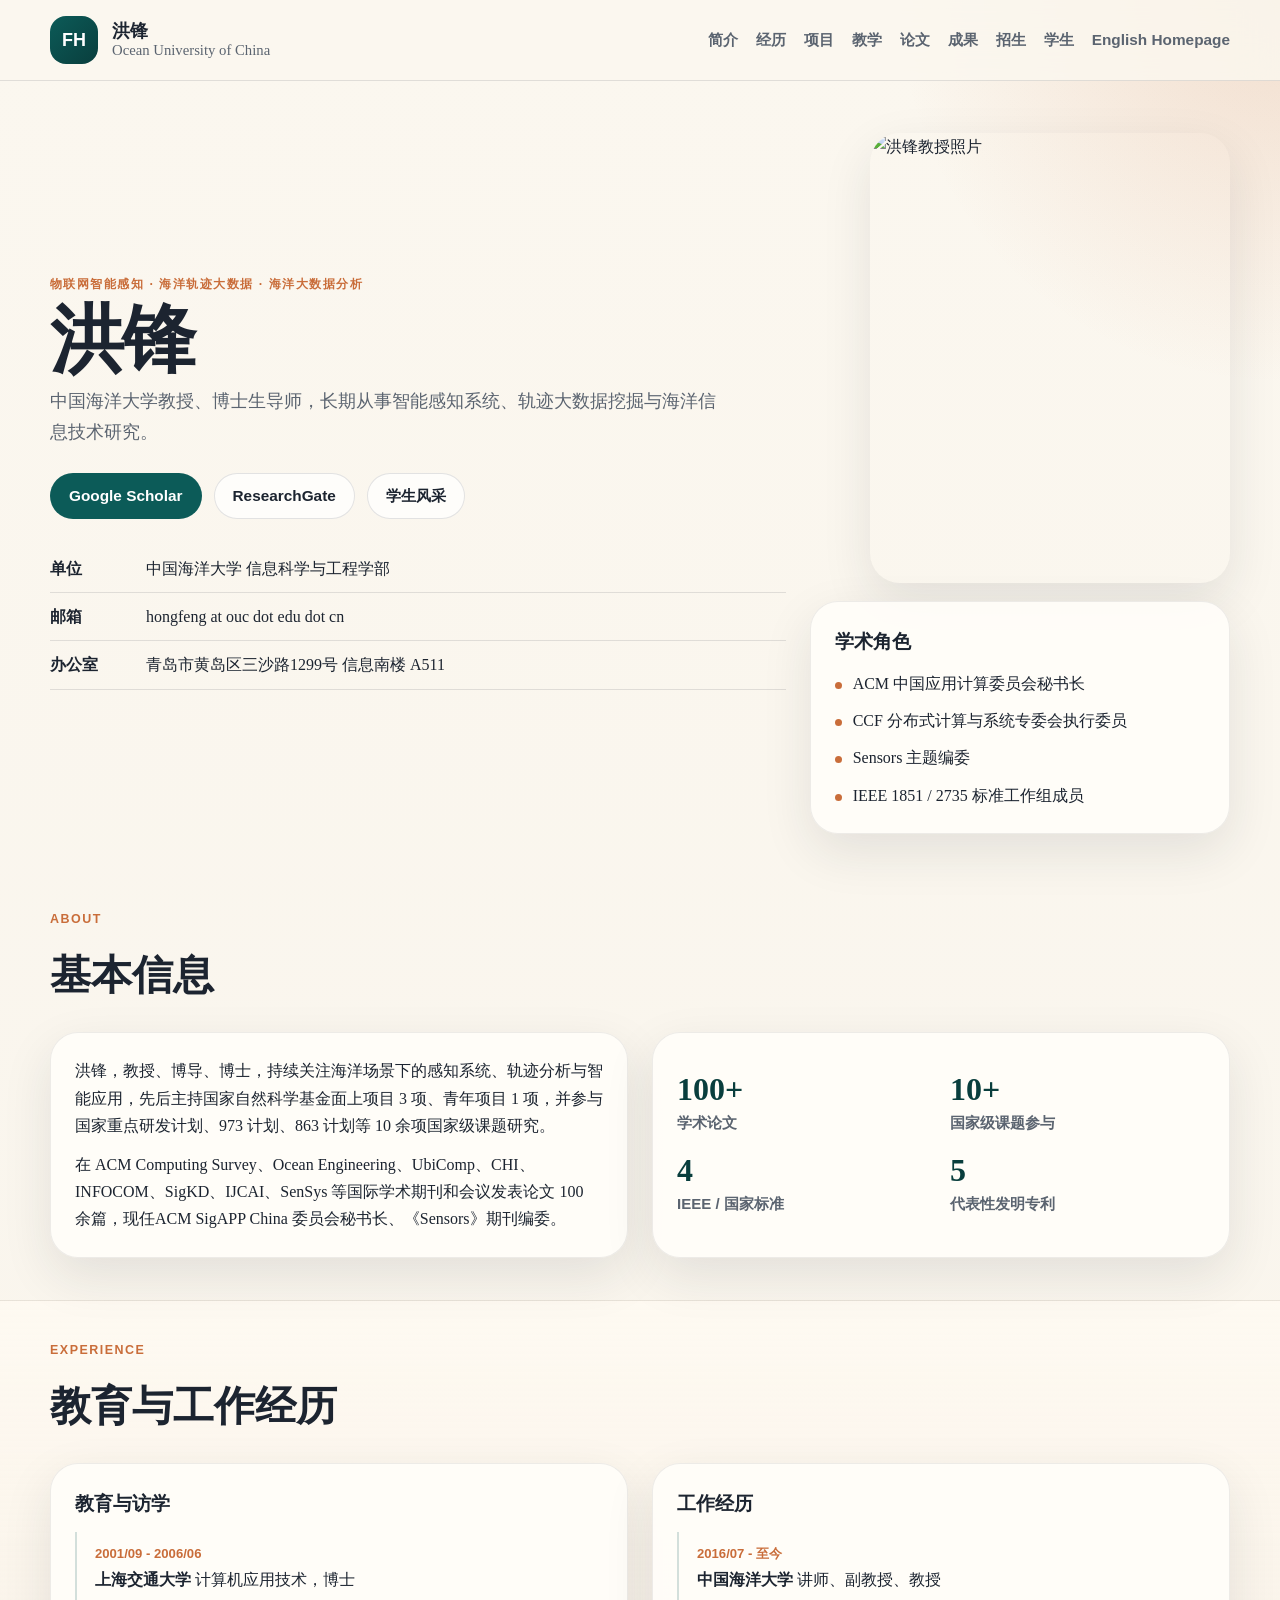
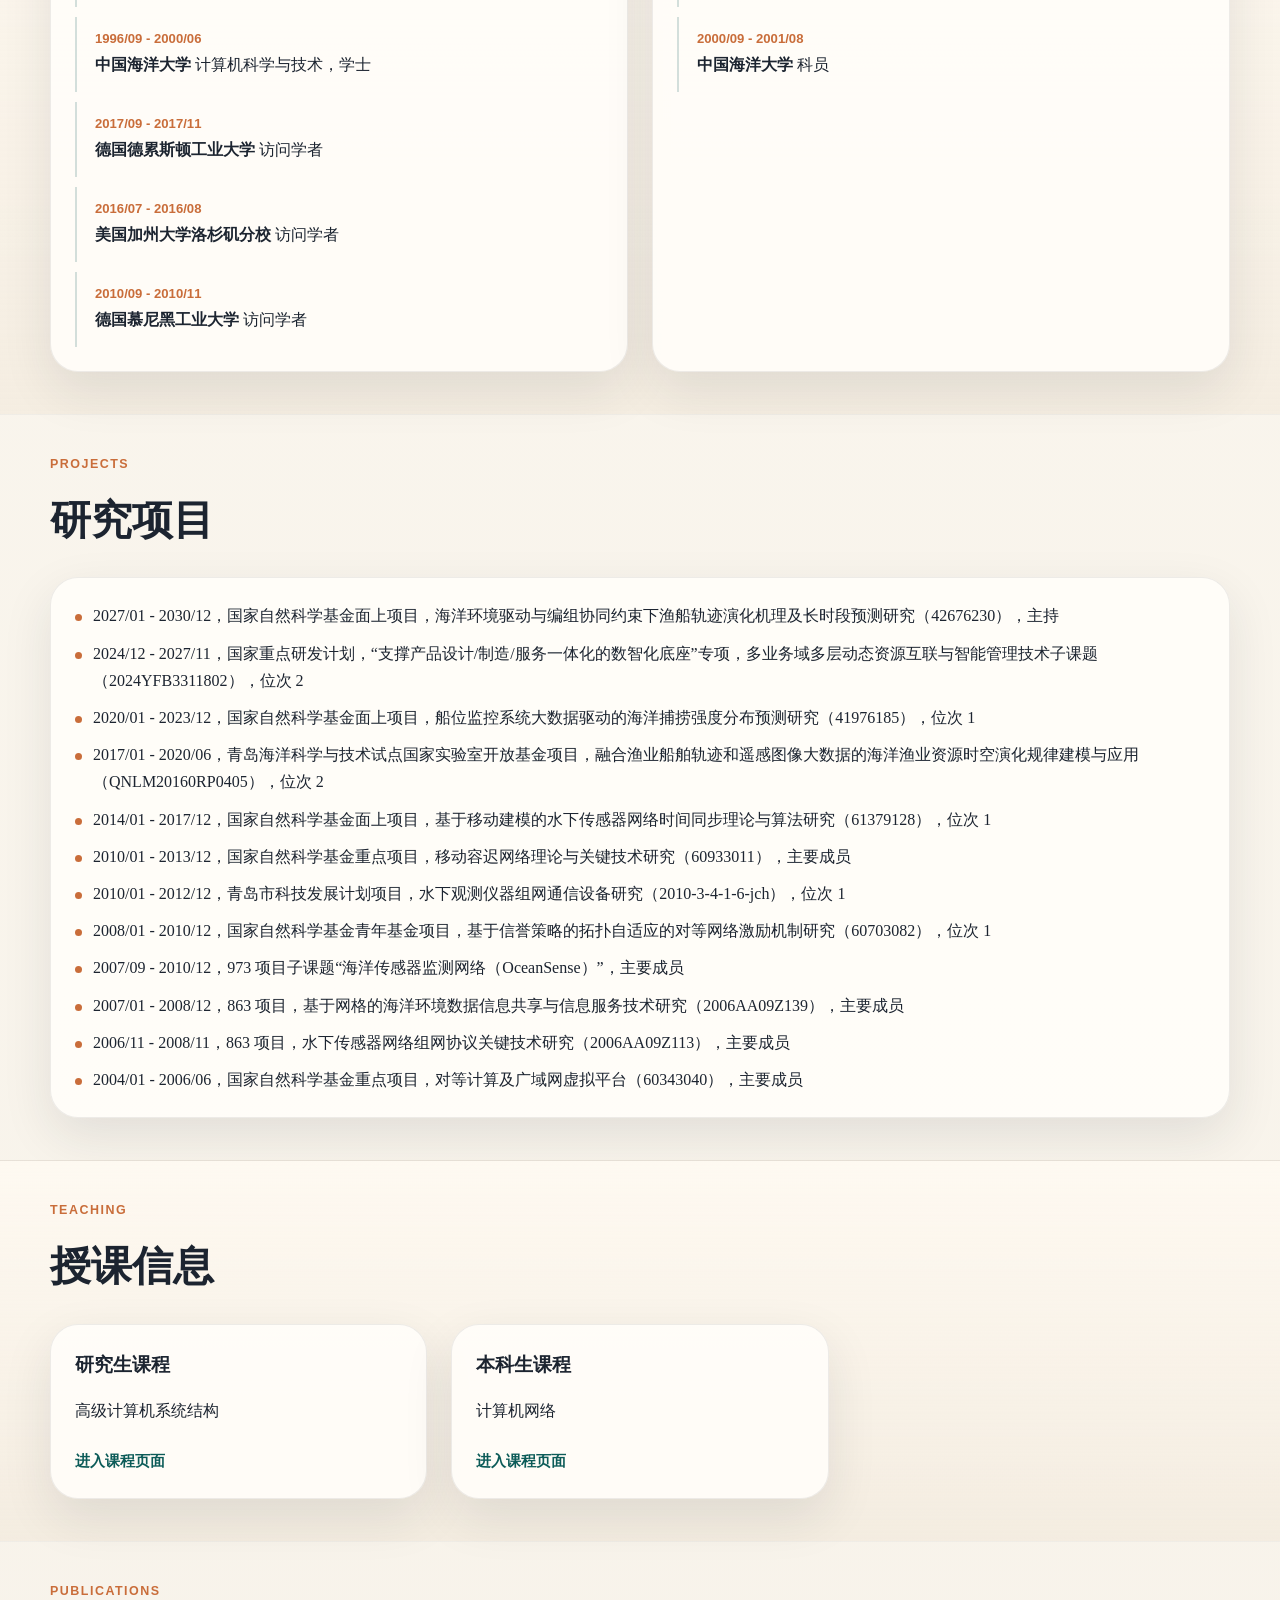
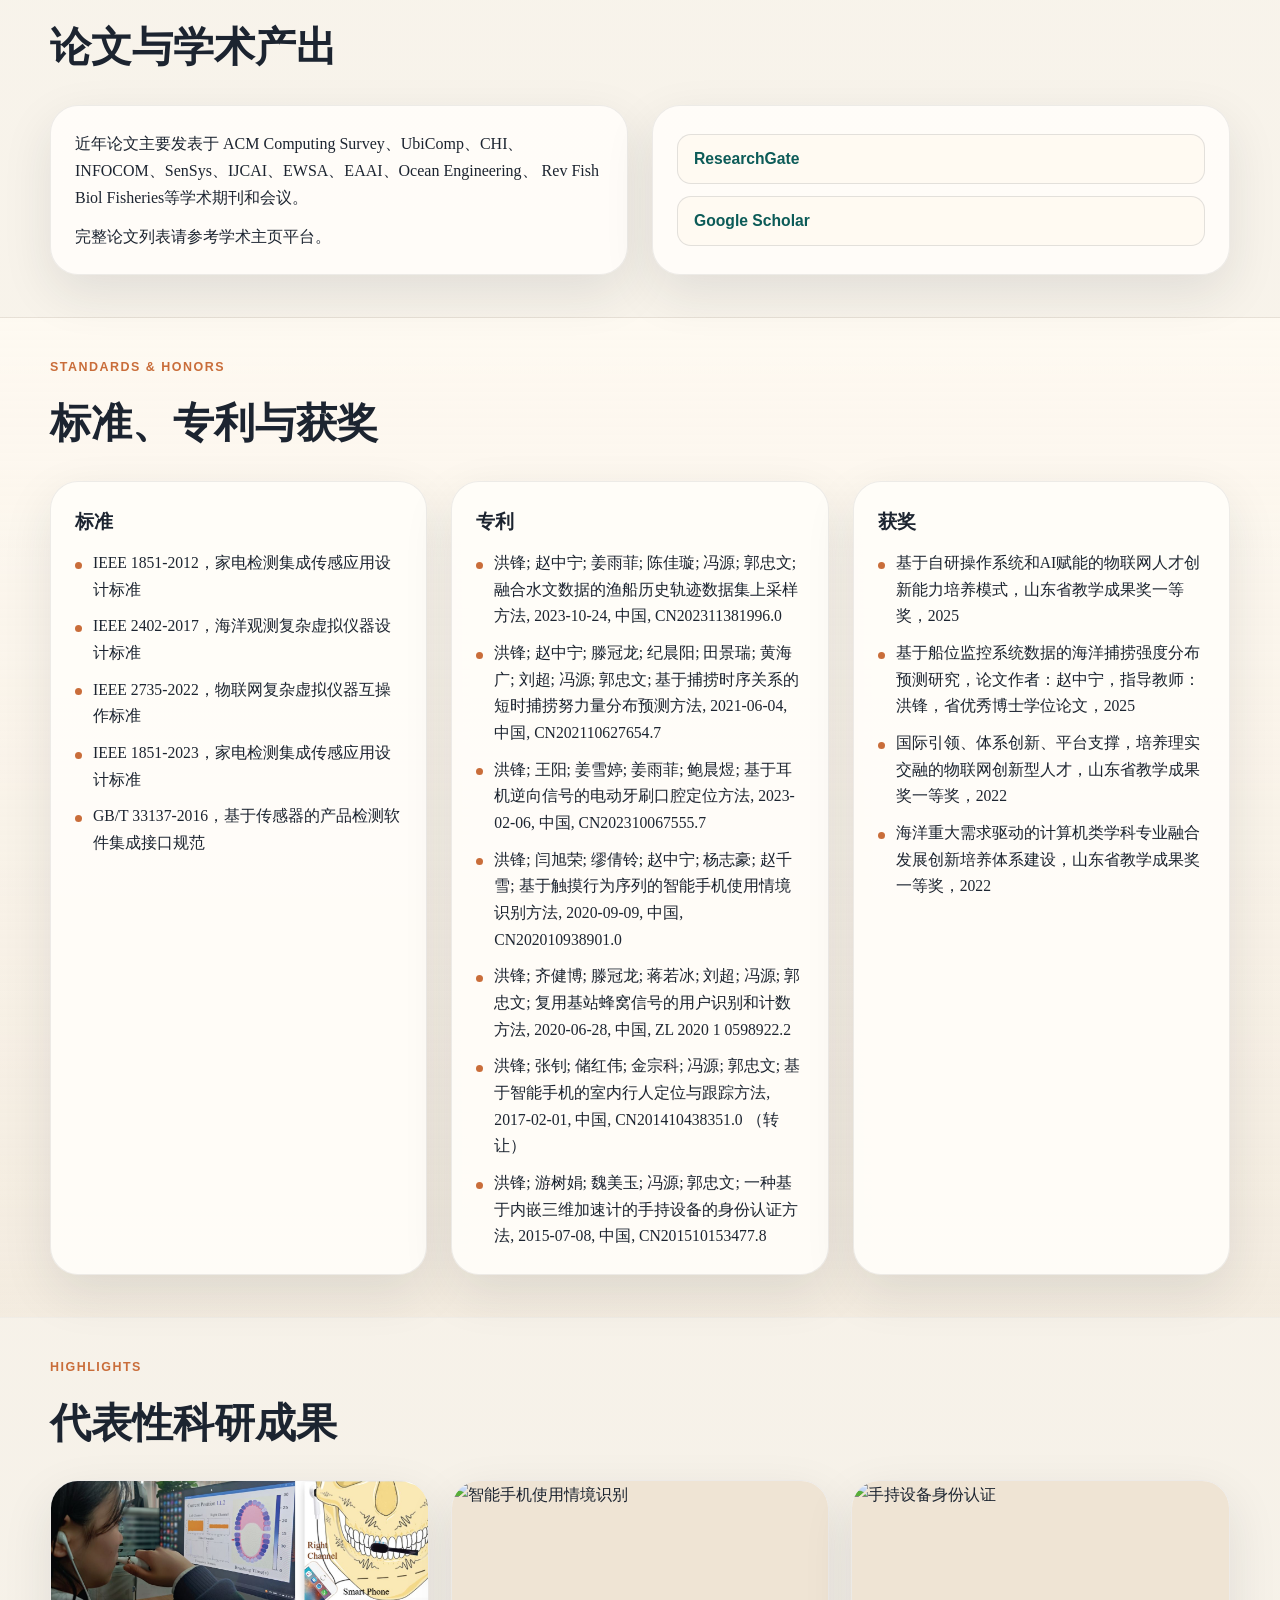
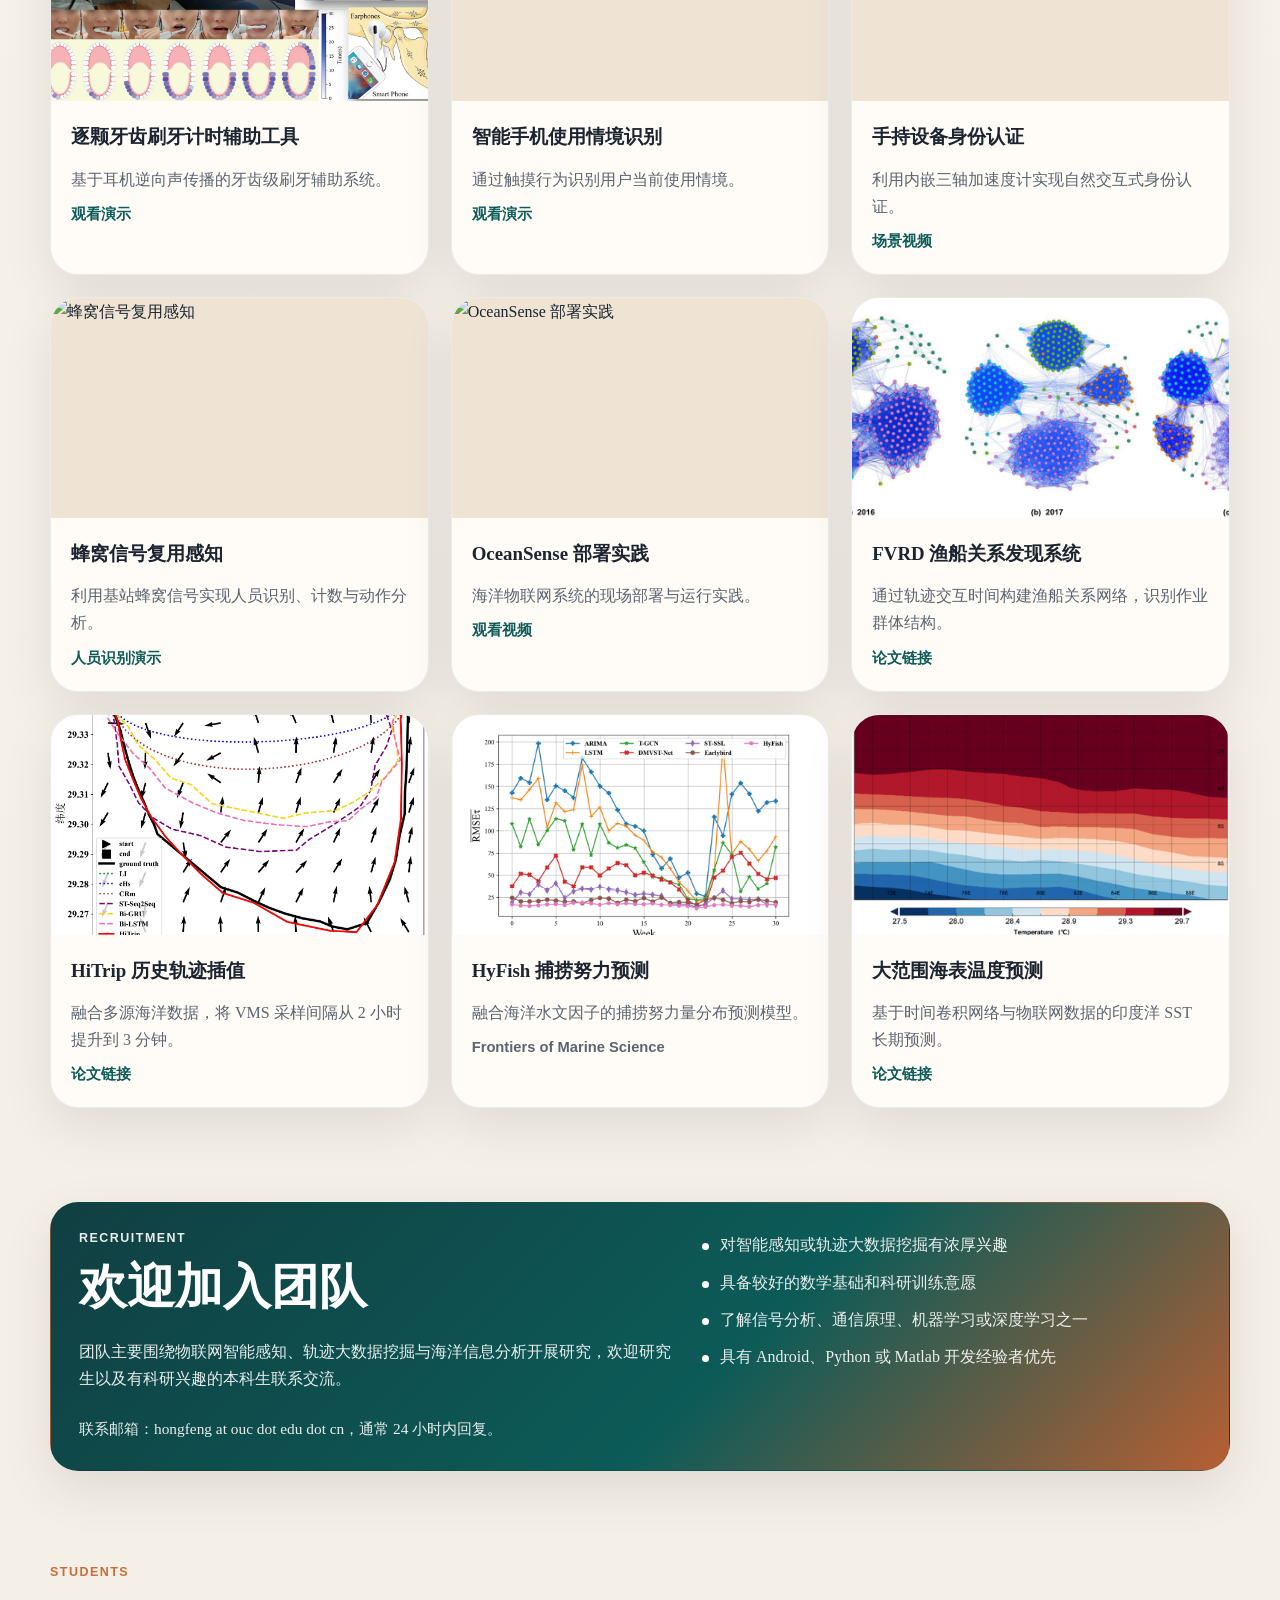
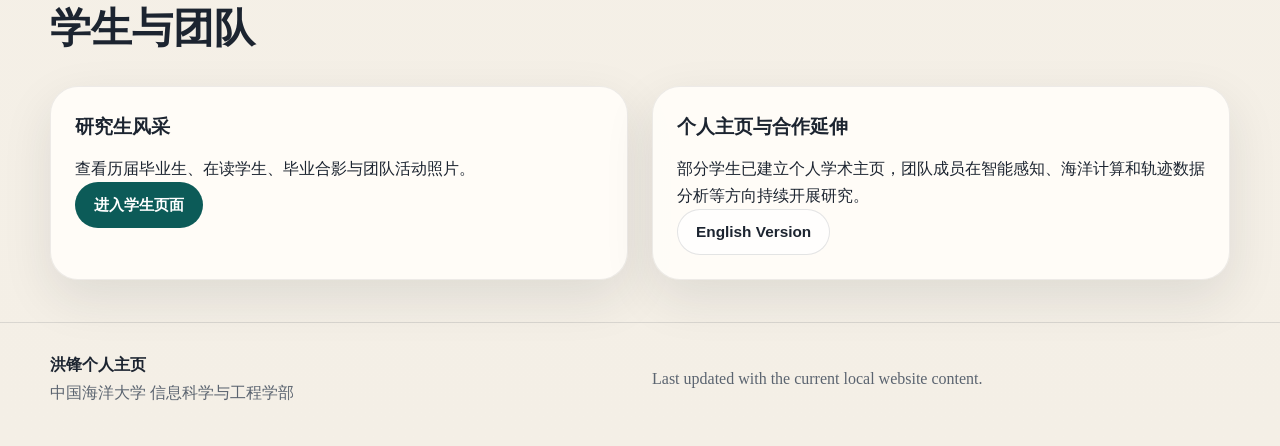
==== commit 65d35a7f: "Update index-eng.html & Add English Homepage" ====
--- a/index.html
+++ b/index.html
@@ -26,6 +26,7 @@
         <a href="#highlights">成果</a>
         <a href="#recruitment">招生</a>
         <a href="#people">学生</a>
+        <a href="index-eng.html">English Homepage</a>
       </nav>
     </div>
   </header>
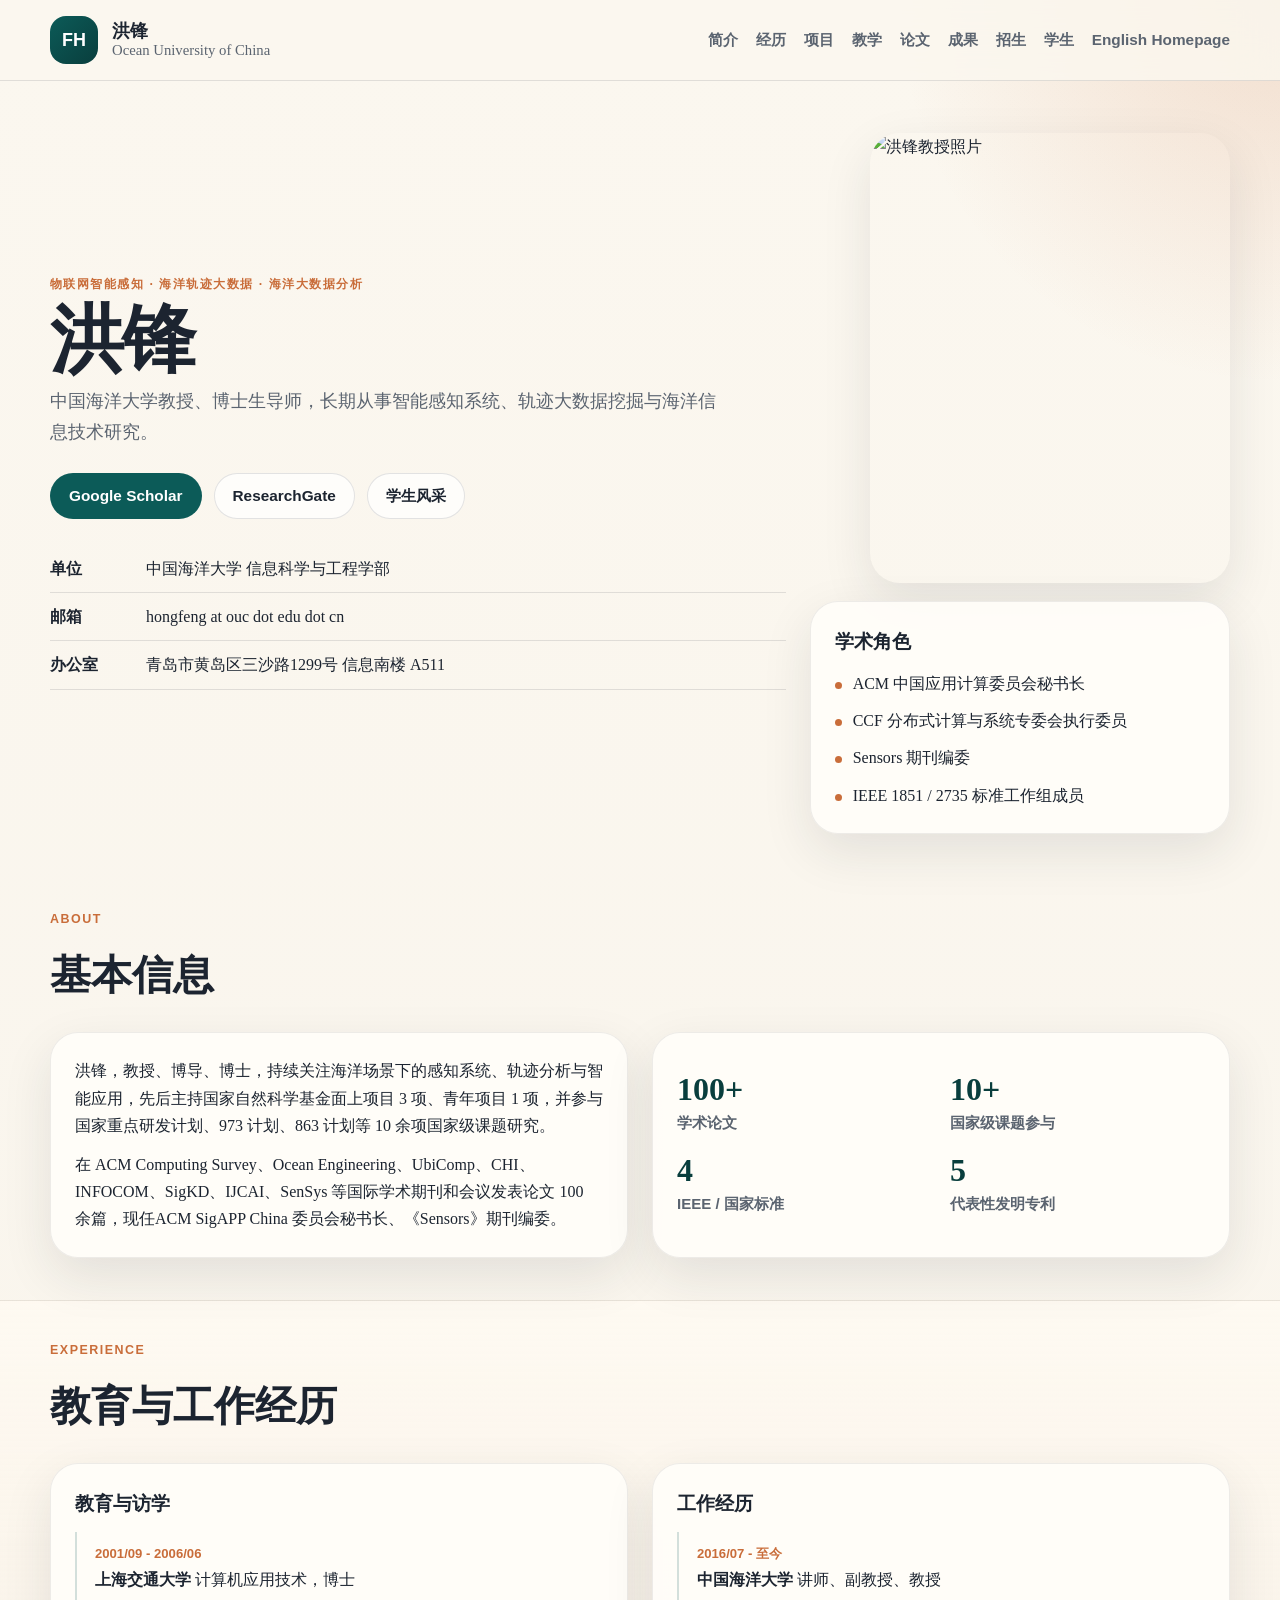
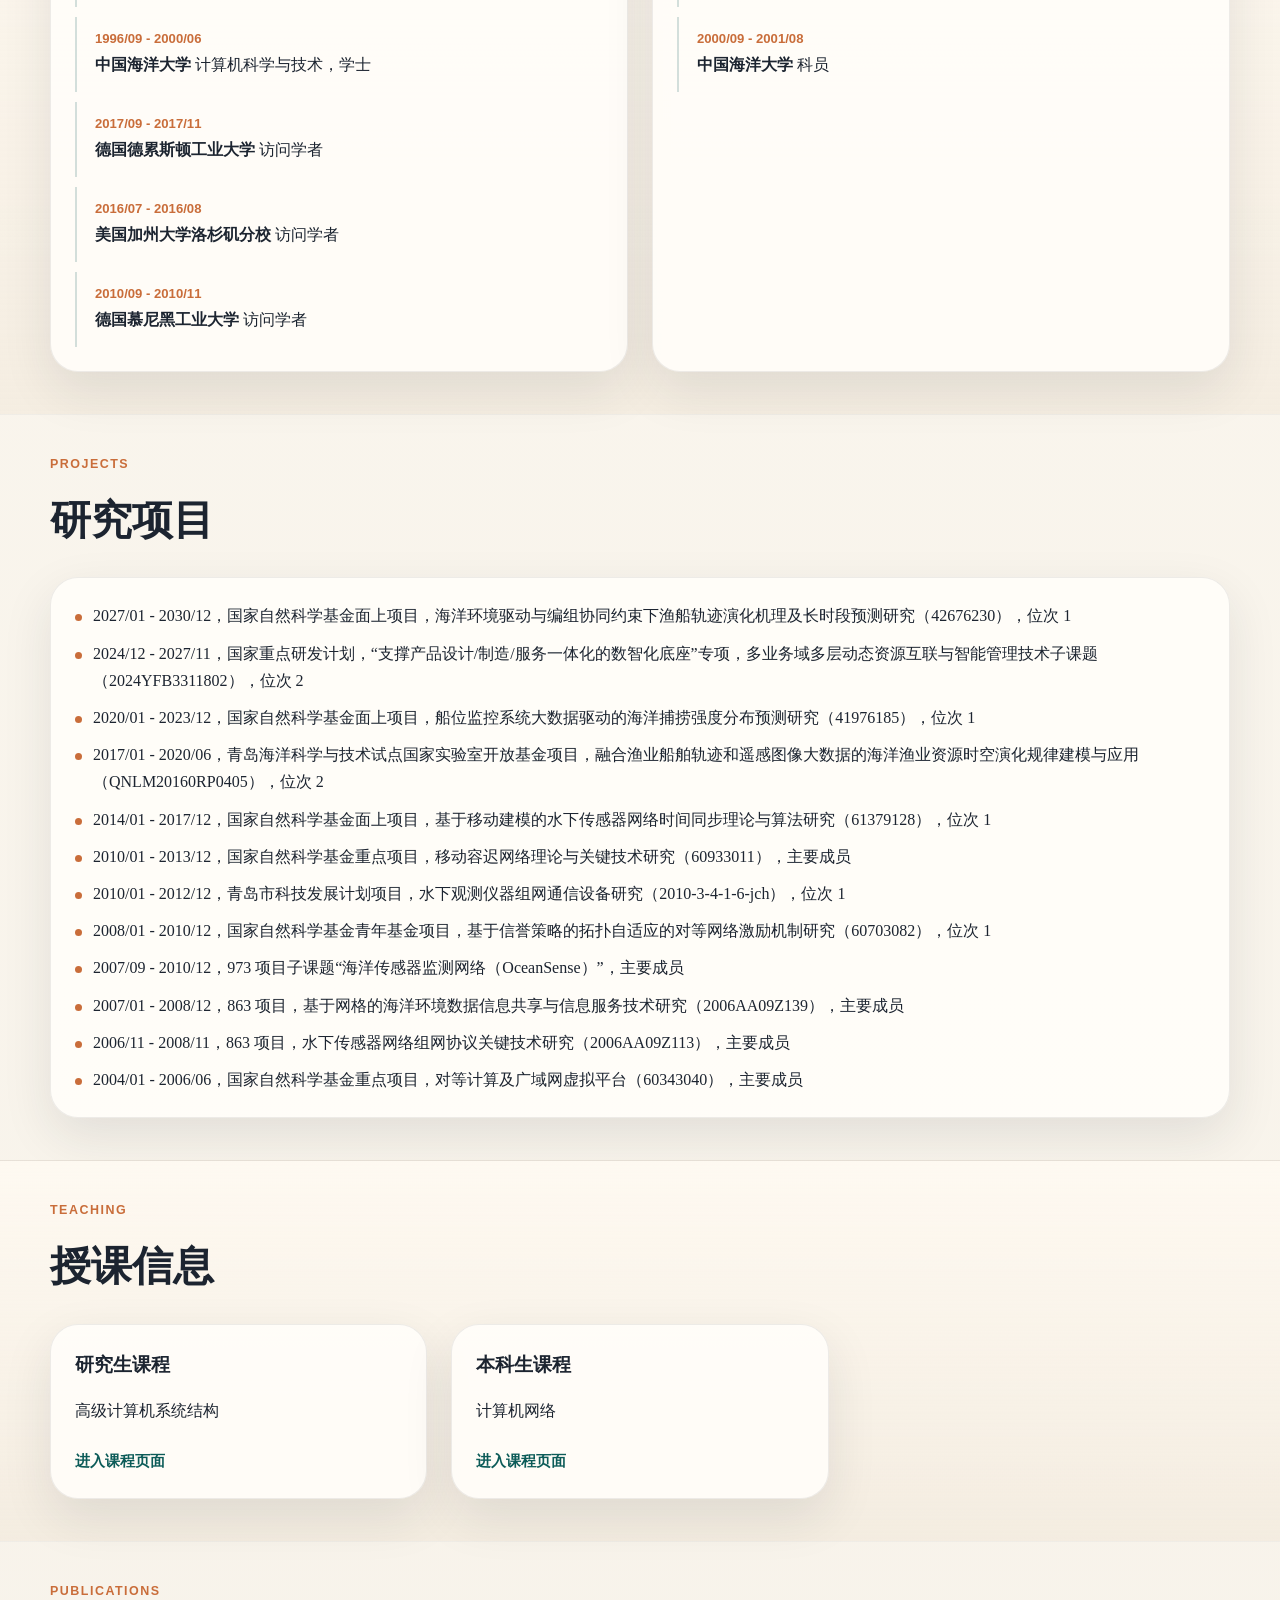
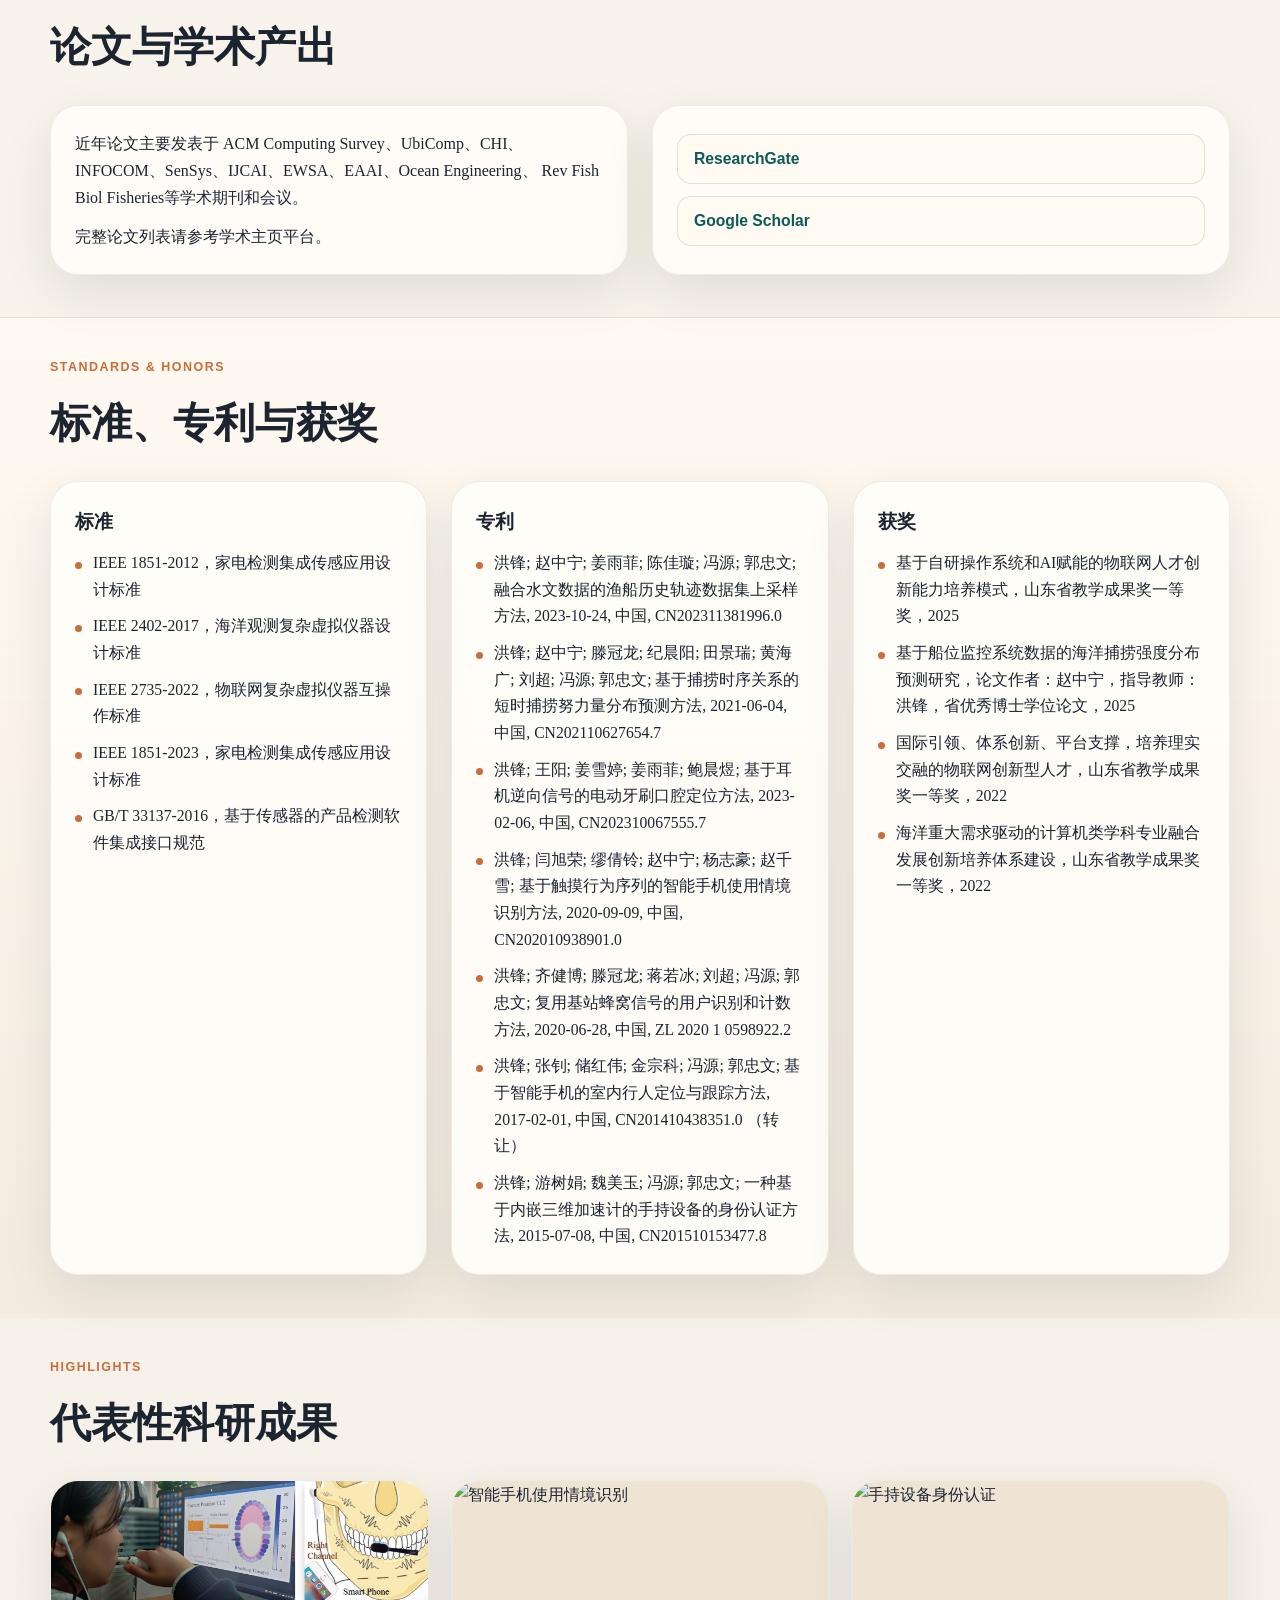
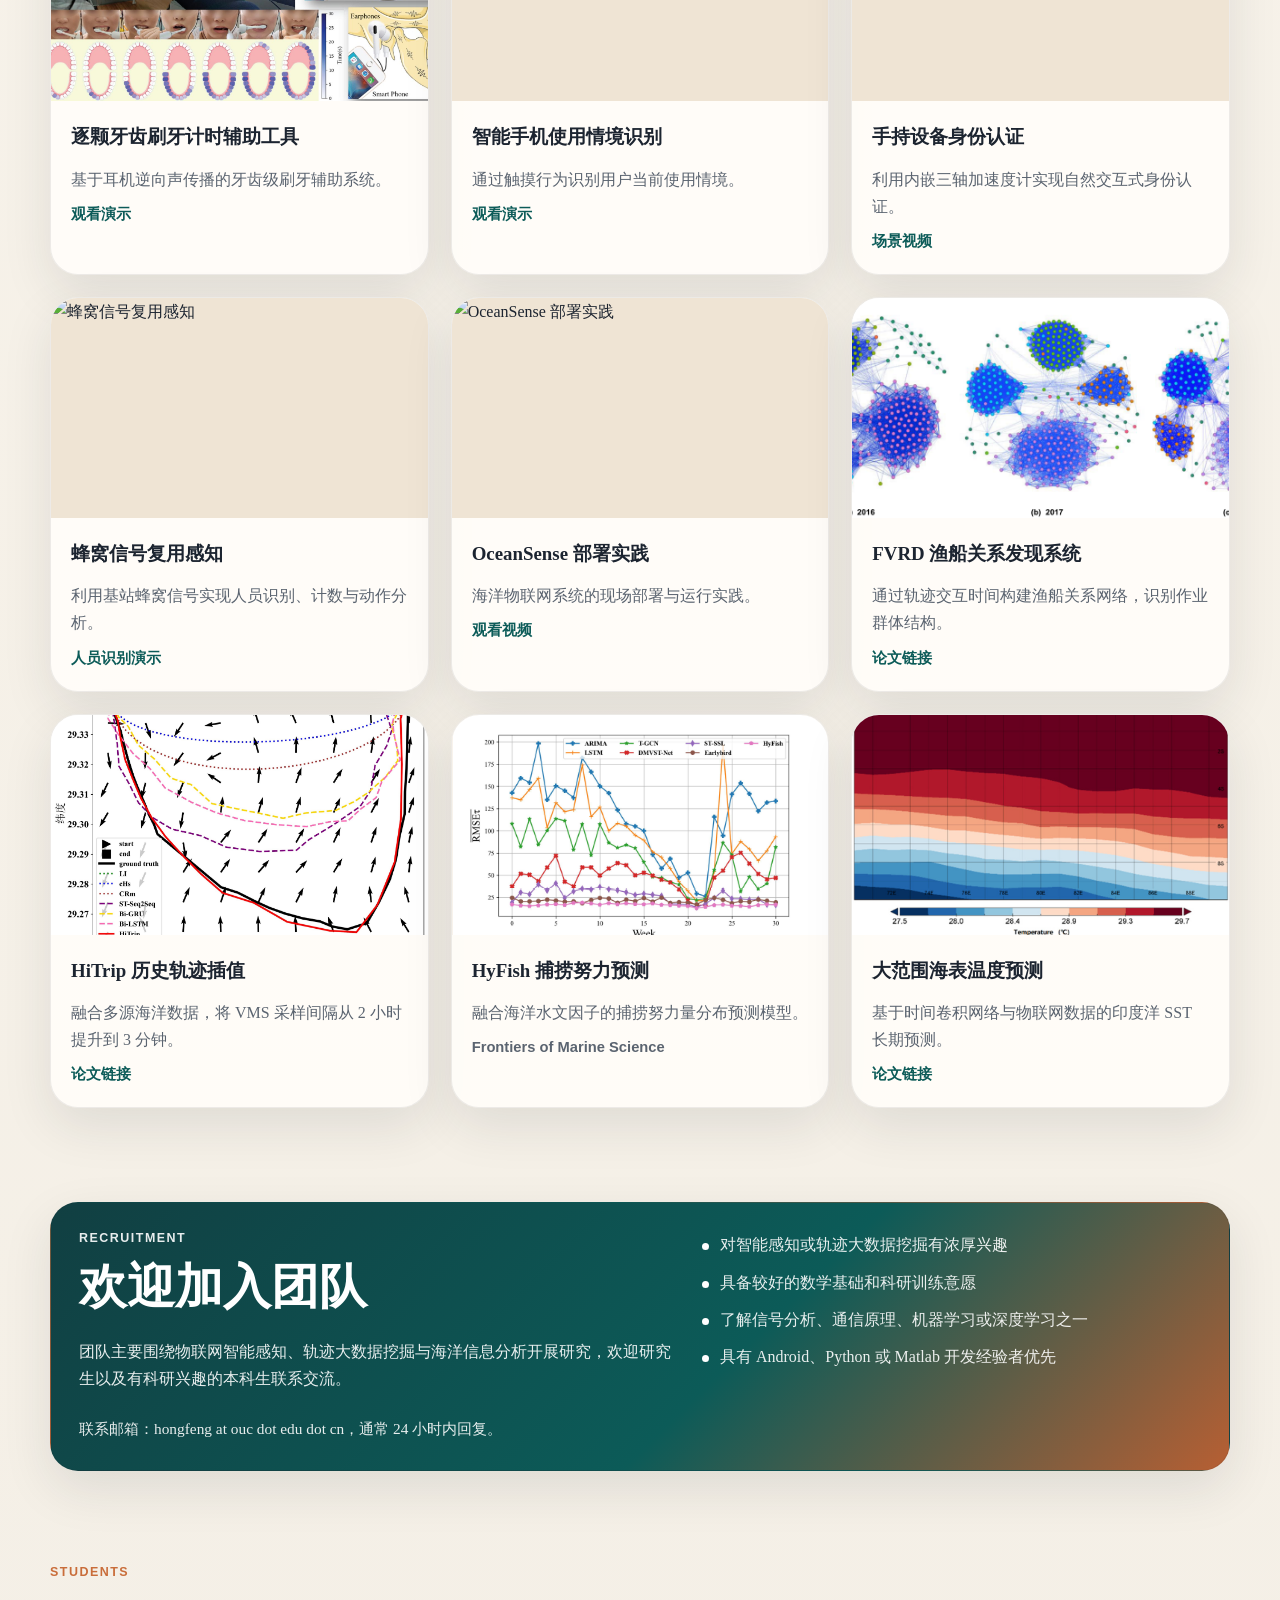
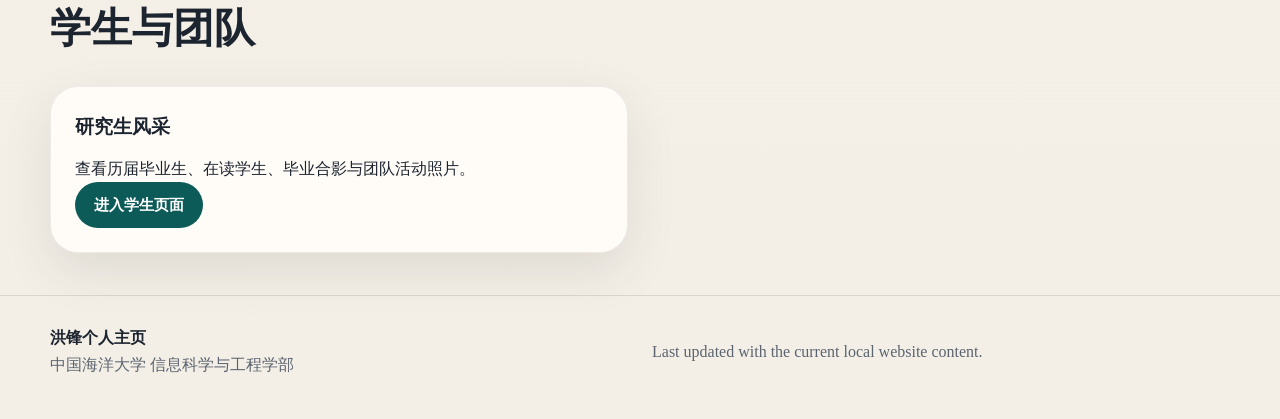
==== commit 67ae2cfe: "Update index.html & index-eng,html" ====
--- a/index.html
+++ b/index.html
@@ -56,7 +56,7 @@
             <ul class="tag-list">
               <li>ACM 中国应用计算委员会秘书长</li>
               <li>CCF 分布式计算与系统专委会执行委员</li>
-              <li>Sensors 主题编委</li>
+              <li>Sensors 期刊编委</li>
               <li>IEEE 1851 / 2735 标准工作组成员</li>
             </ul>
           </div>
@@ -135,7 +135,7 @@
         </div>
         <div class="content-card">
           <ul class="stack-list">
-            <li>2027/01 - 2030/12，国家自然科学基金面上项目，海洋环境驱动与编组协同约束下渔船轨迹演化机理及长时段预测研究（42676230），主持</li>
+            <li>2027/01 - 2030/12，国家自然科学基金面上项目，海洋环境驱动与编组协同约束下渔船轨迹演化机理及长时段预测研究（42676230），位次 1</li>
             <li>2024/12 - 2027/11，国家重点研发计划，“支撑产品设计/制造/服务一体化的数智化底座”专项，多业务域多层动态资源互联与智能管理技术子课题（2024YFB3311802），位次 2</li>
             <li>2020/01 - 2023/12，国家自然科学基金面上项目，船位监控系统大数据驱动的海洋捕捞强度分布预测研究（41976185），位次 1</li>
             <li>2017/01 - 2020/06，青岛海洋科学与技术试点国家实验室开放基金项目，融合渔业船舶轨迹和遥感图像大数据的海洋渔业资源时空演化规律建模与应用（QNLM20160RP0405），位次 2</li>
@@ -348,11 +348,6 @@
             <p>查看历届毕业生、在读学生、毕业合影与团队活动照片。</p>
             <a class="button button-primary" href="People.html">进入学生页面</a>
           </article>
-          <article class="content-card prose-card">
-            <h3>个人主页与合作延伸</h3>
-            <p>部分学生已建立个人学术主页，团队成员在智能感知、海洋计算和轨迹数据分析等方向持续开展研究。</p>
-            <a class="button button-secondary" href="index-eng.html">English Version</a>
-          </article>
         </div>
       </div>
     </section>
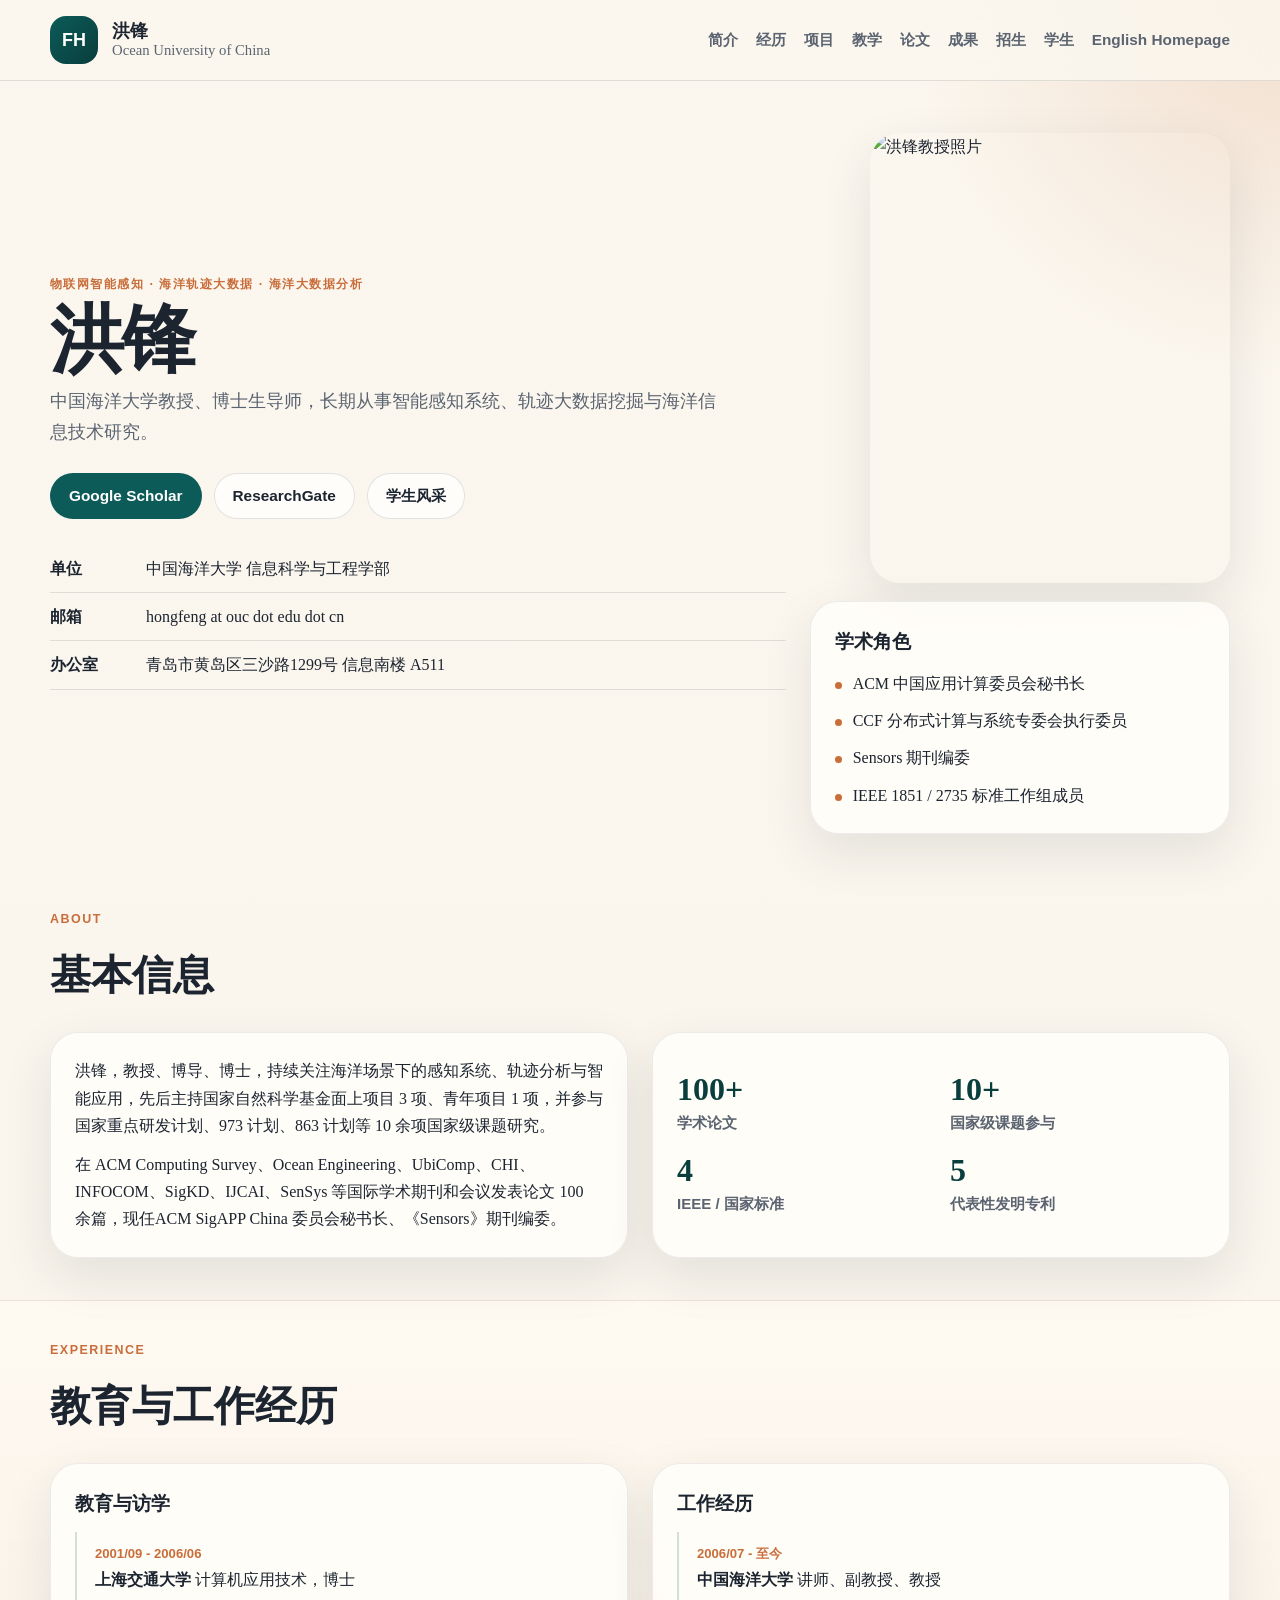
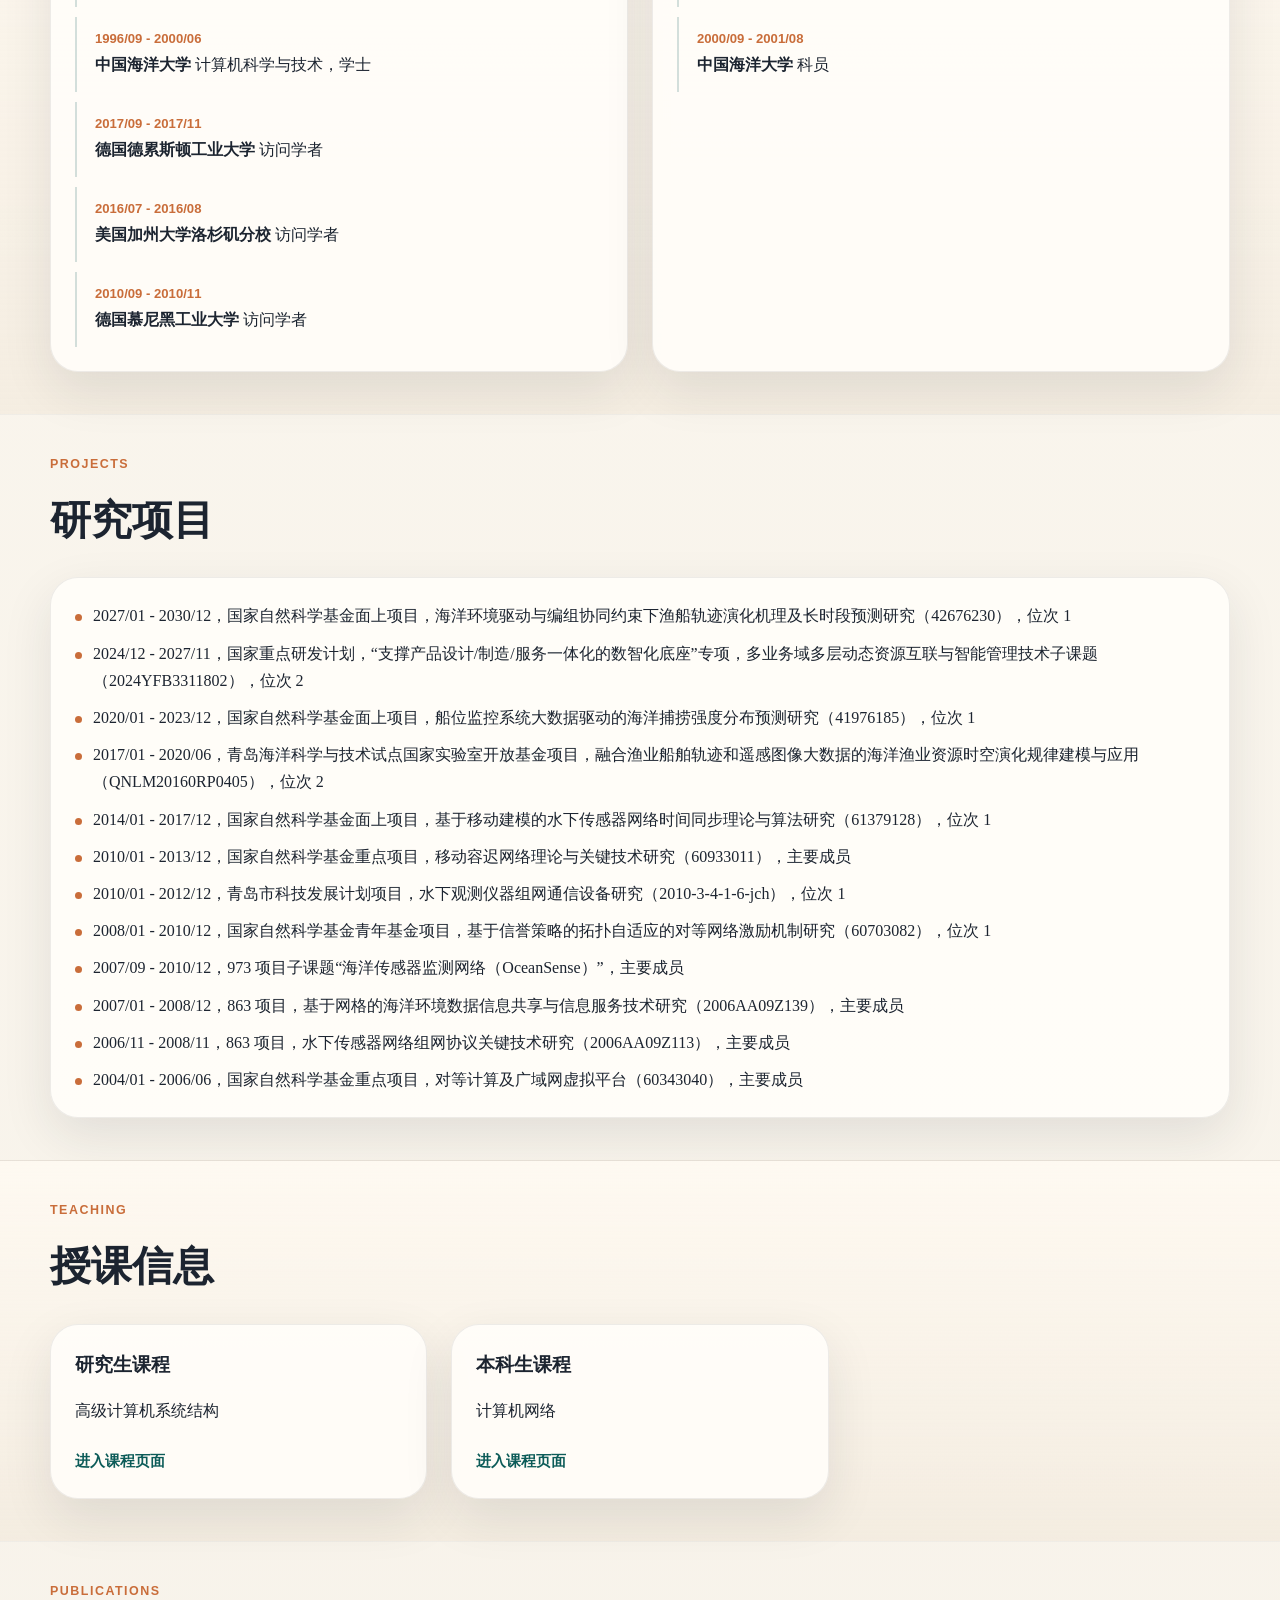
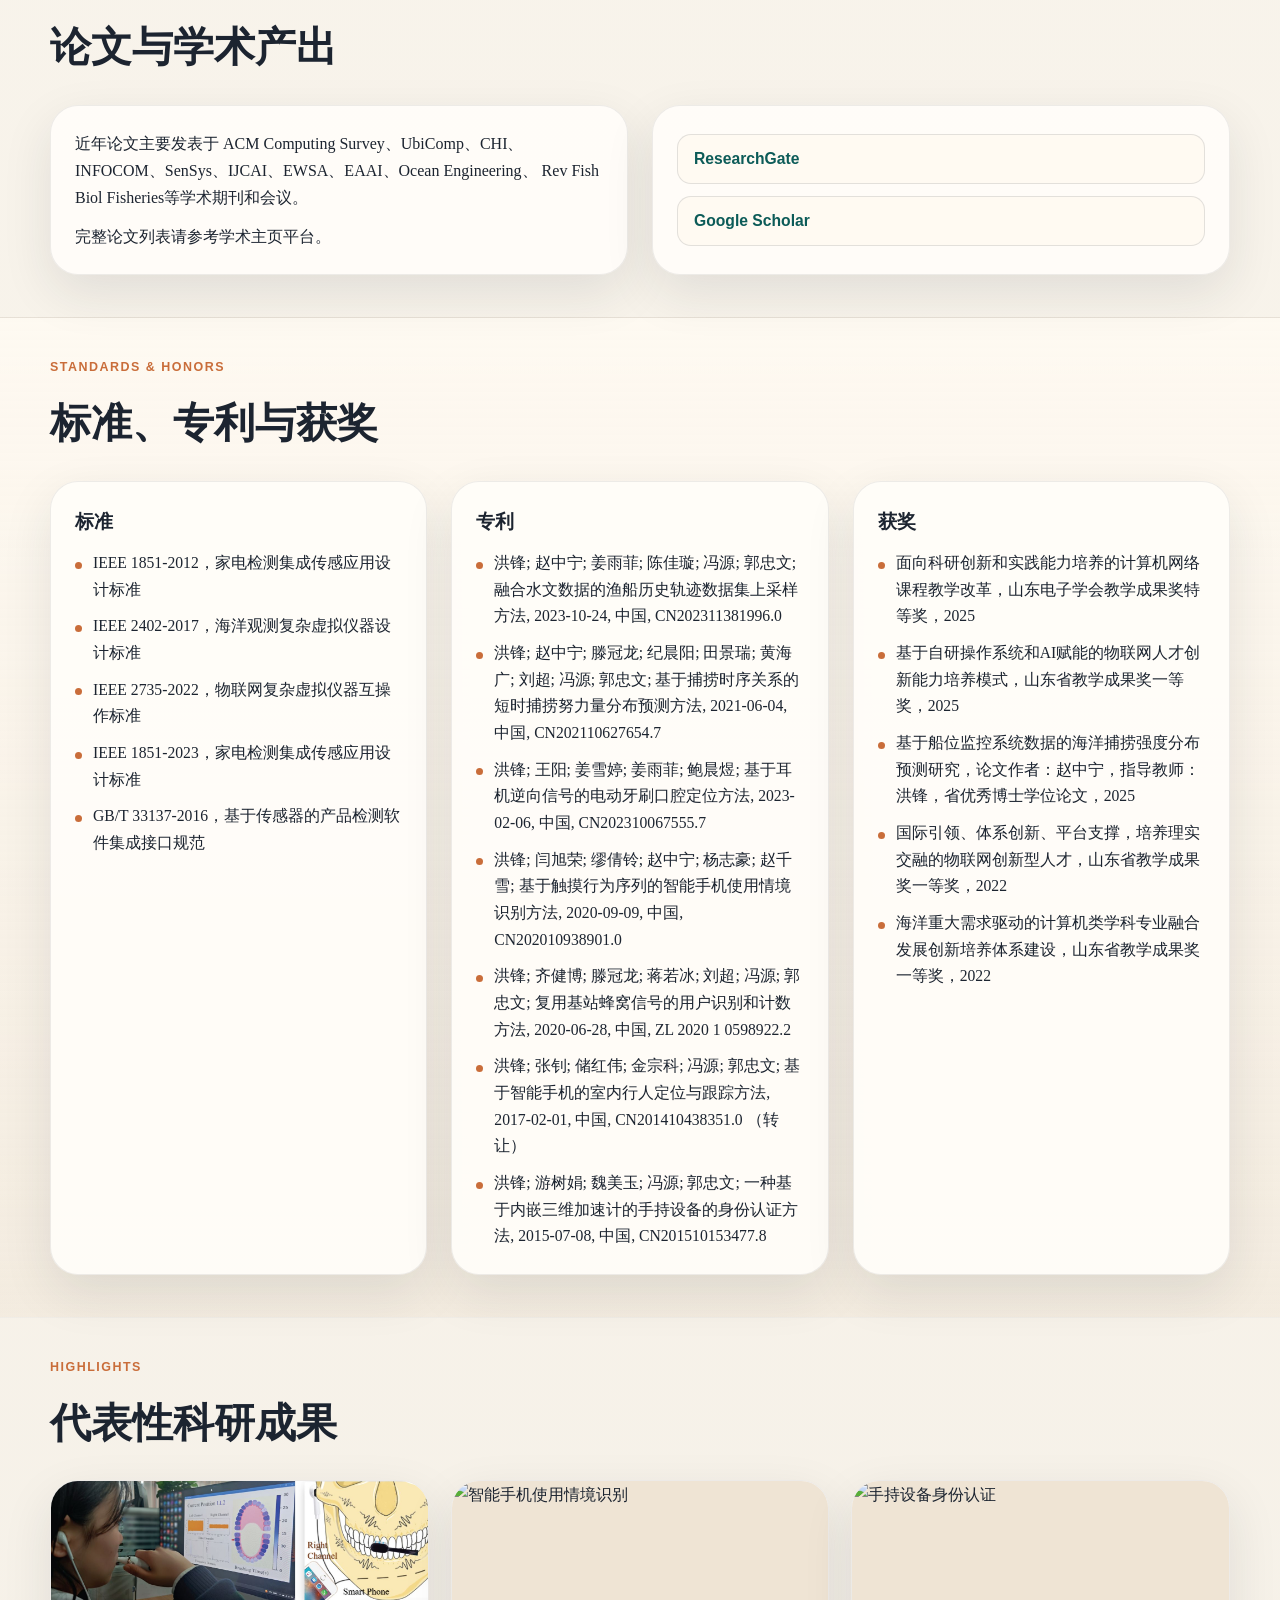
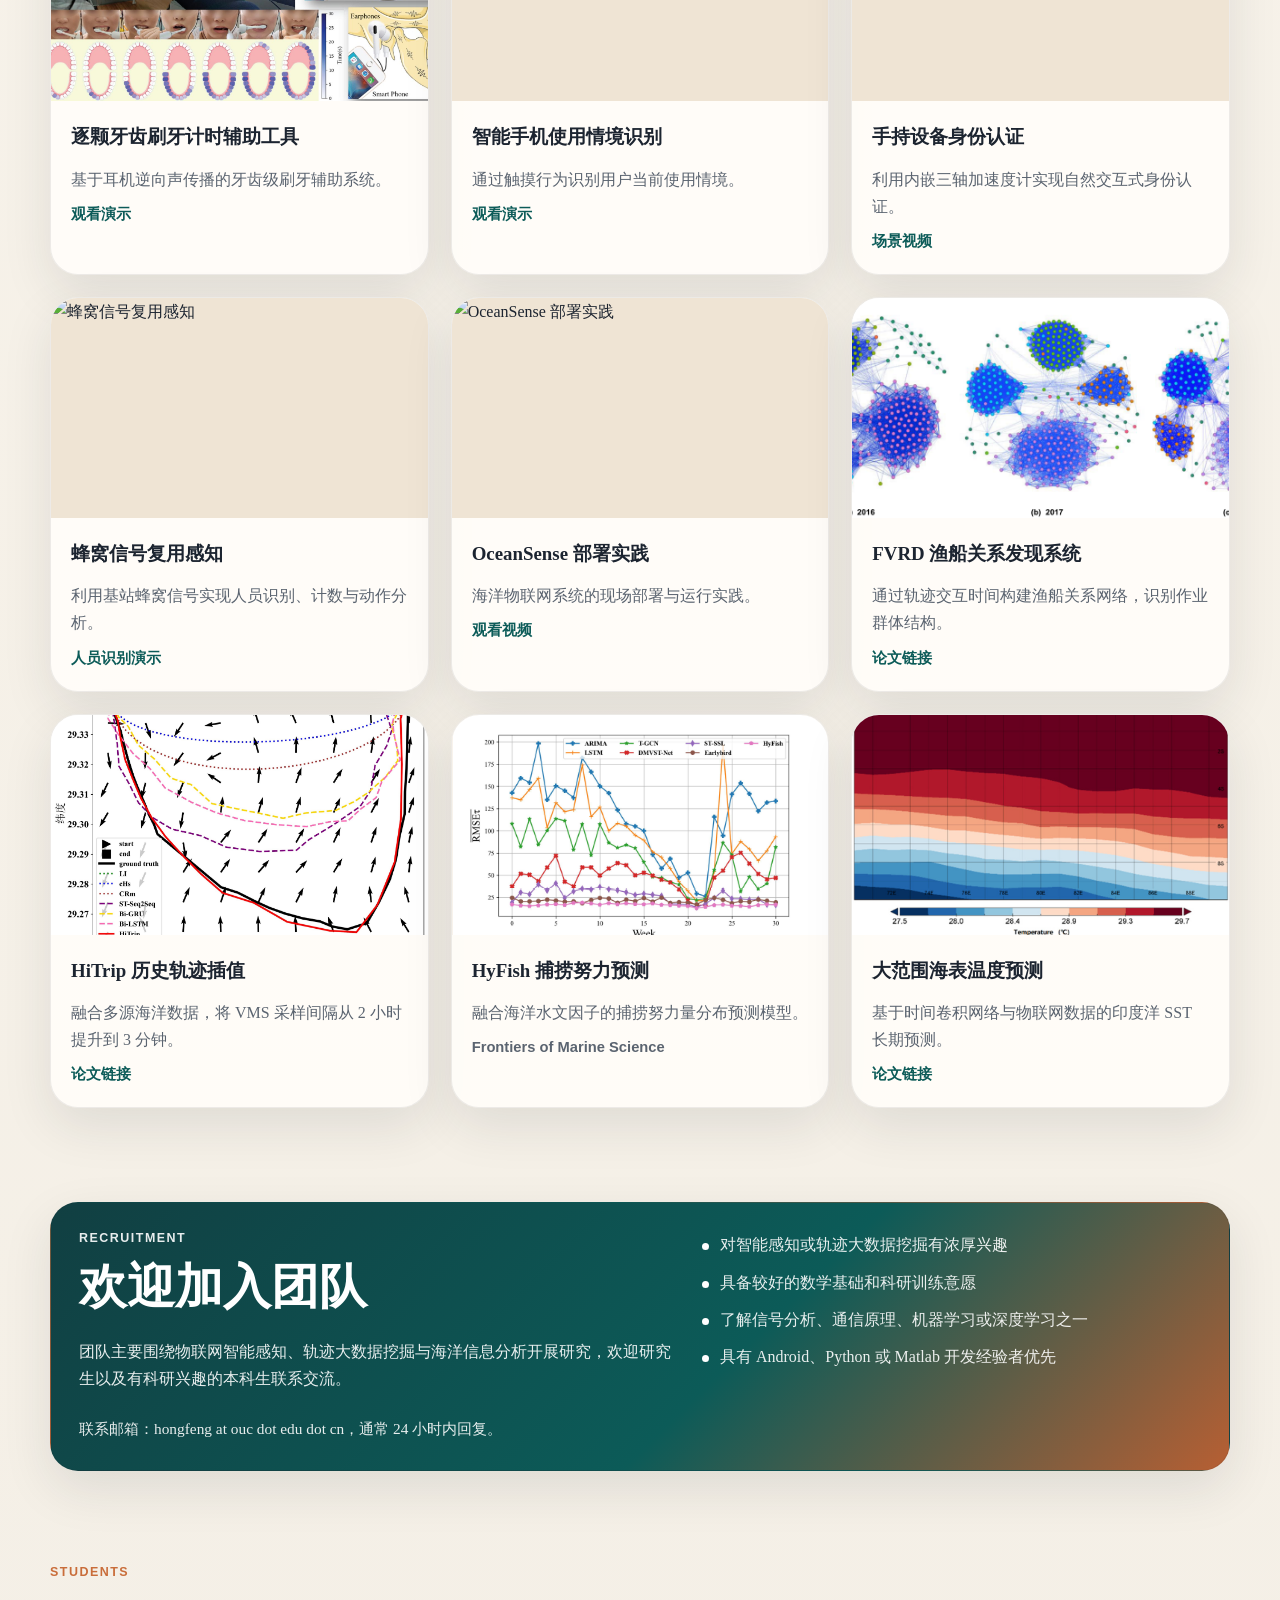
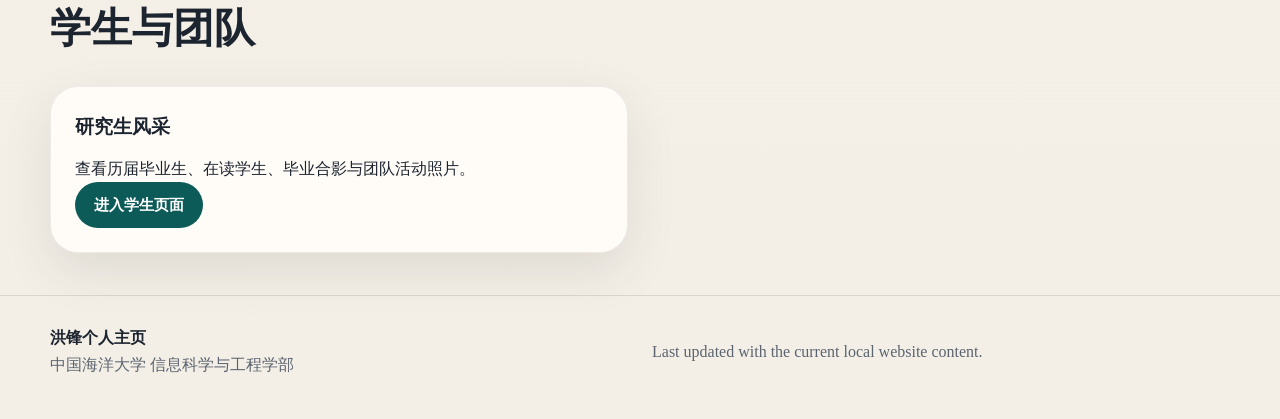
==== commit 9e4cf0a7: "Update index.html & index-eng.html" ====
--- a/index.html
+++ b/index.html
@@ -119,7 +119,7 @@
           <article class="content-card">
             <h3>工作经历</h3>
             <ul class="timeline-list">
-              <li><span>2016/07 - 至今</span><strong>中国海洋大学</strong> 讲师、副教授、教授</li>
+              <li><span>2006/07 - 至今</span><strong>中国海洋大学</strong> 讲师、副教授、教授</li>
               <li><span>2000/09 - 2001/08</span><strong>中国海洋大学</strong> 科员</li>
             </ul>
           </article>
@@ -224,6 +224,7 @@
           <article class="content-card">
             <h3>获奖</h3>
             <ul class="stack-list compact-list">
+              <li>面向科研创新和实践能力培养的计算机网络课程教学改革，山东电子学会教学成果奖特等奖，2025</li>
               <li>基于自研操作系统和AI赋能的物联网人才创新能力培养模式，山东省教学成果奖一等奖，2025</li>
               <li>基于船位监控系统数据的海洋捕捞强度分布预测研究，论⽂作者：赵中宁，指导教师：洪锋，省优秀博⼠学位论⽂，2025</li>
               <li>国际引领、体系创新、平台支撑，培养理实交融的物联网创新型人才，山东省教学成果奖一等奖，2022</li>
